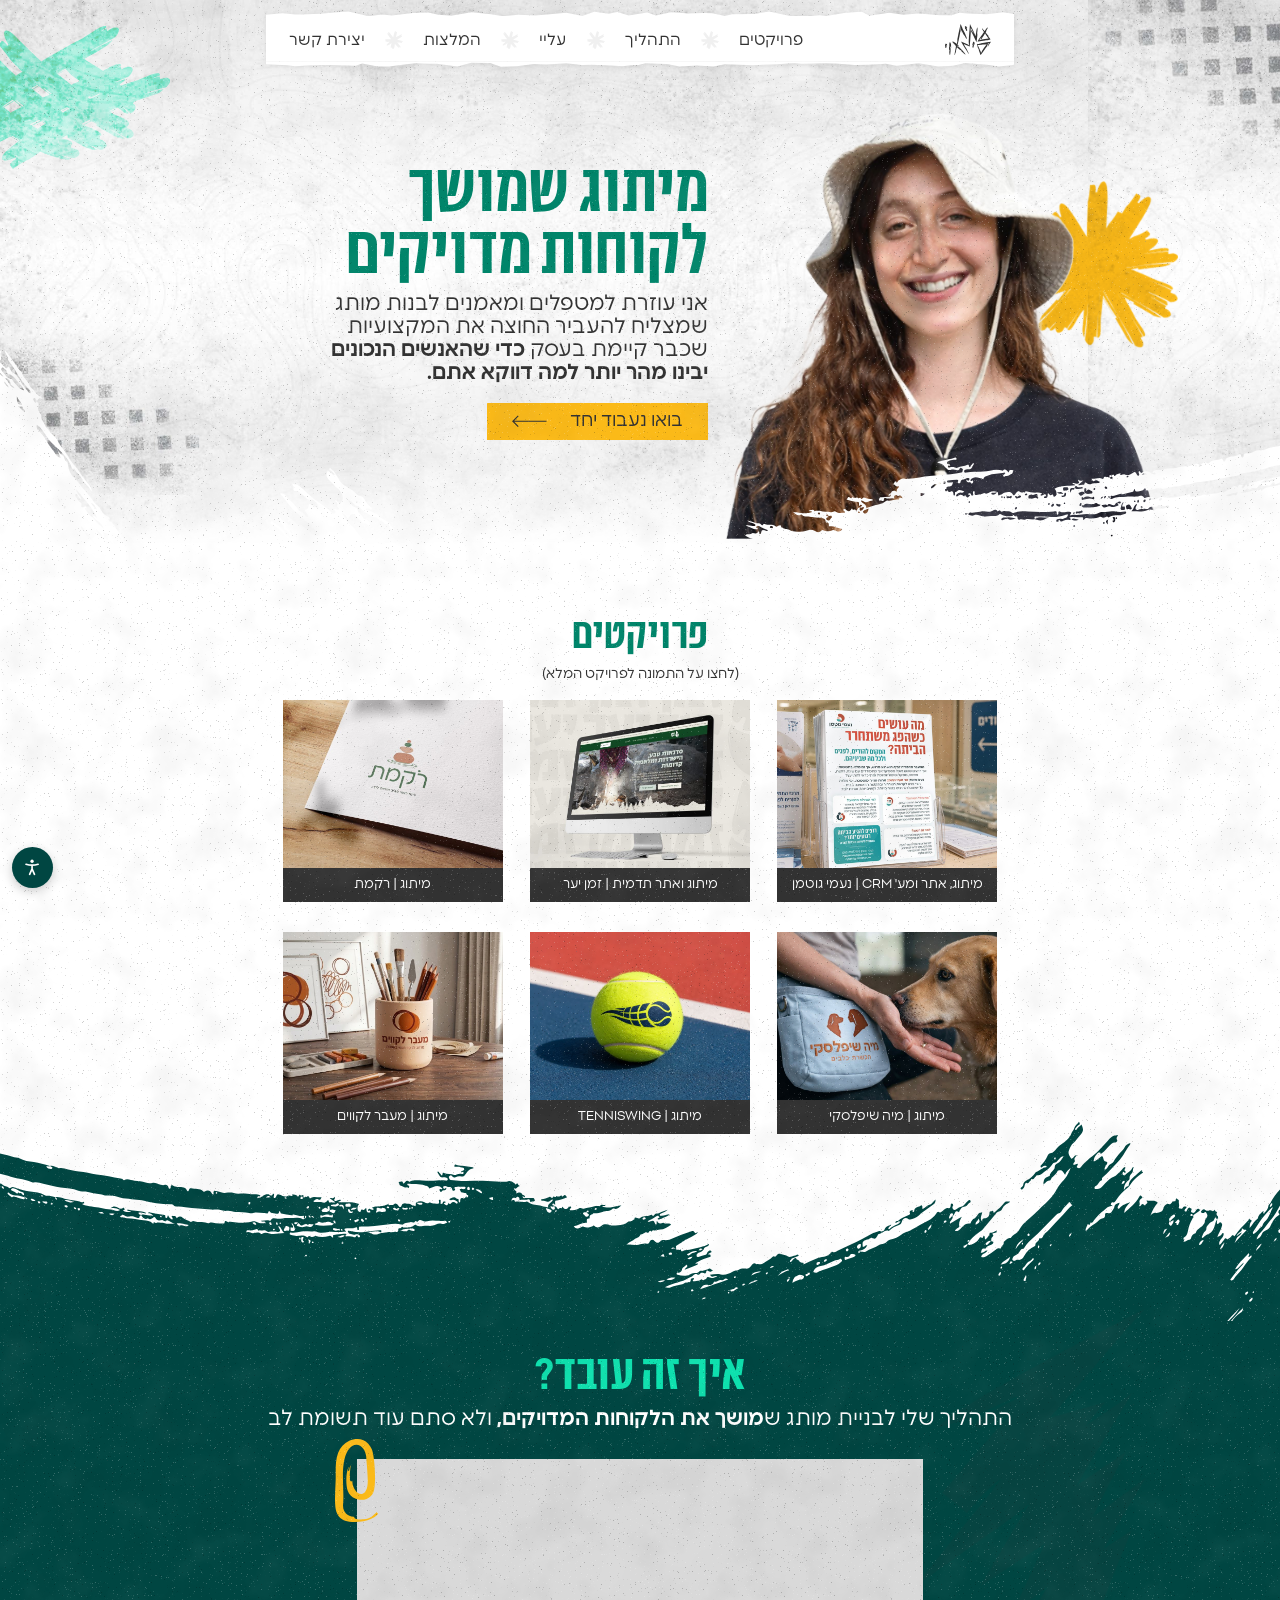
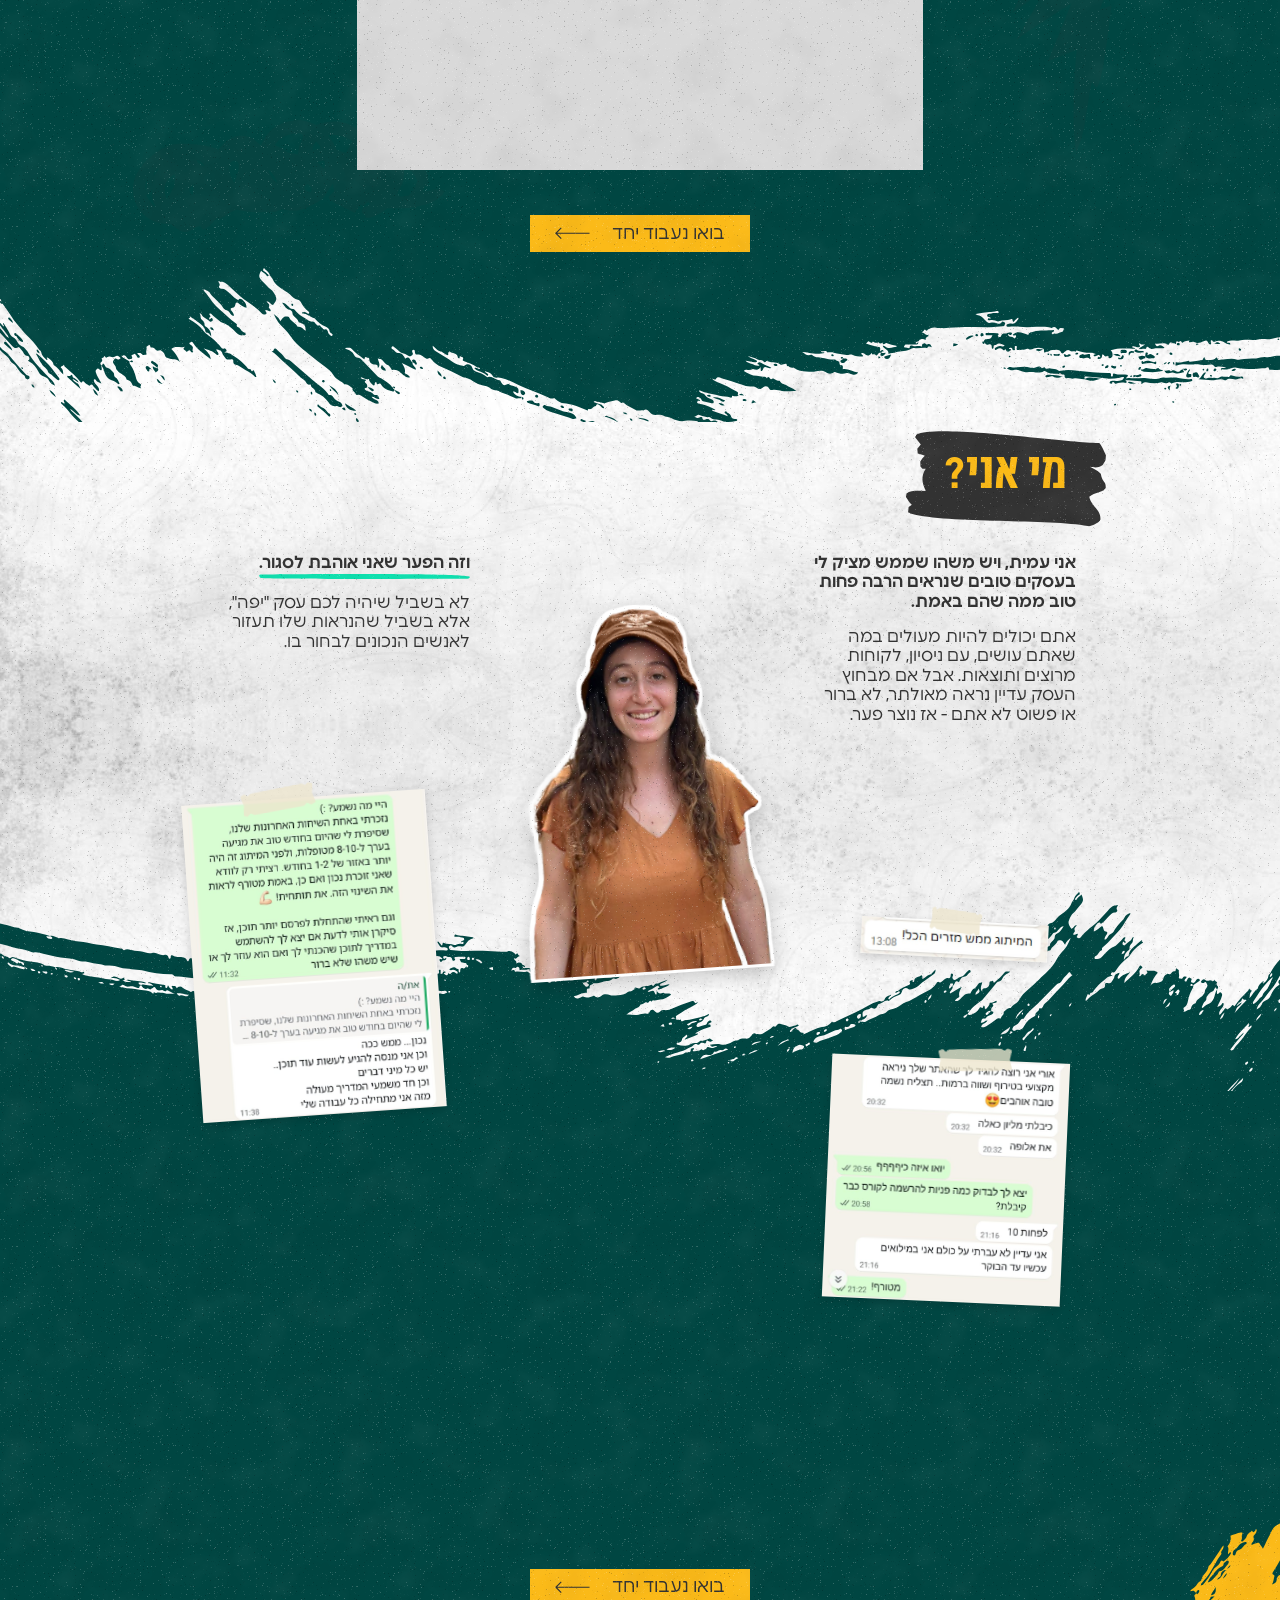
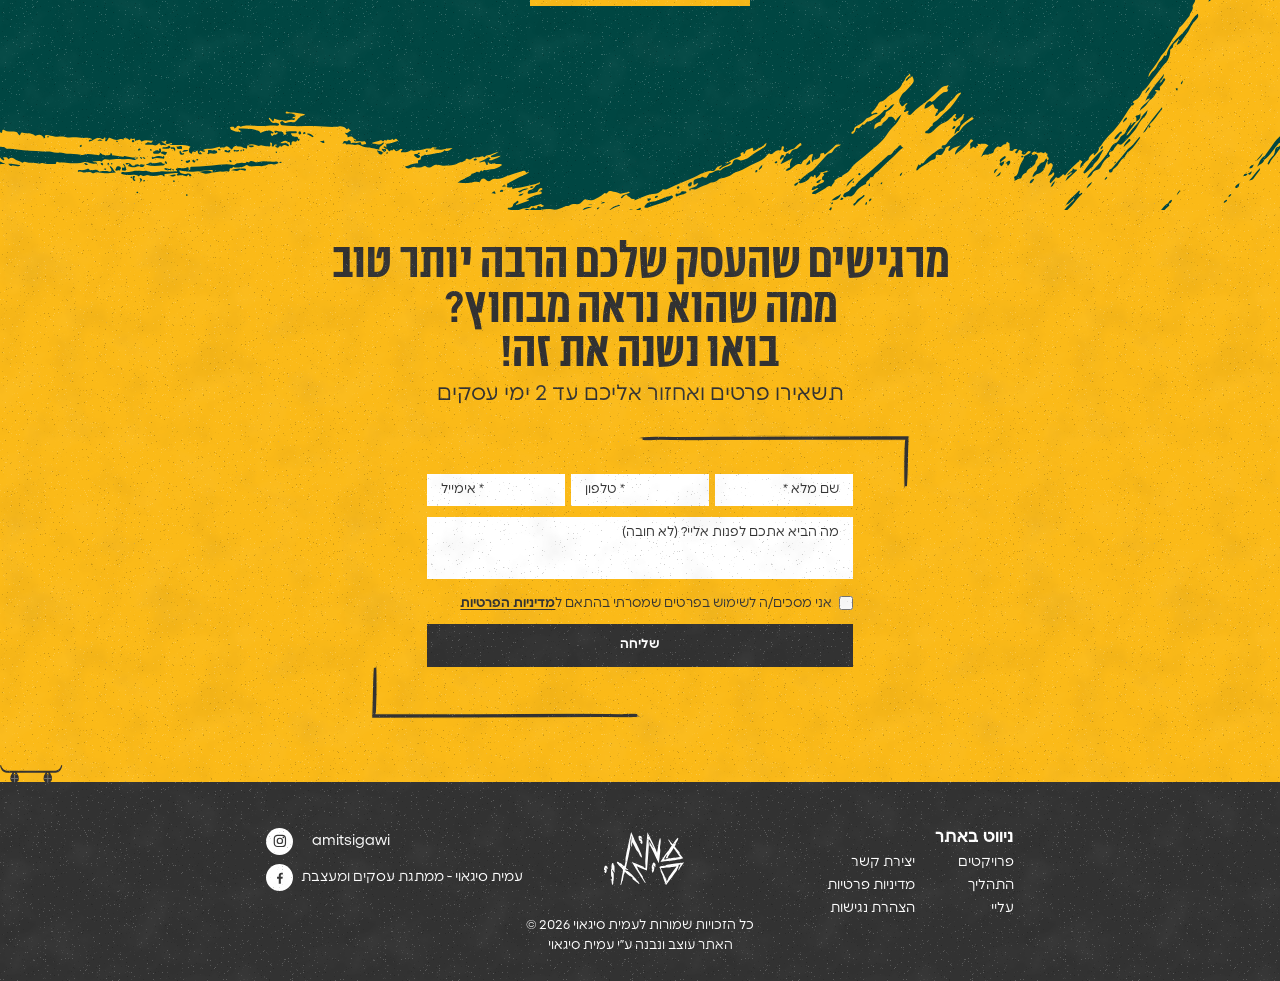
==== index.html @ d2da418f "עדכון: תפריט נגישות חדש, פרויקטים במובייל בטור אחד, עמוד הפרויקט של נעמי גוטמן" ====
<!doctype html>
<html lang="he" dir="rtl"><head>
  <meta charset="utf-8">
  <meta name="viewport" content="width=device-width, initial-scale=1">
  <title>עמית סיגאוי | מיתוג לעסקים</title>
  <meta name="description" content="עמית סיגאוי – מיתוג ועיצוב למטפלים ומאמנים. הופכת עסק מקצועי למותג שגם נראה ומרגיש ככה, כדי שהאנשים הנכונים יבינו מהר יותר למה דווקא אתם.">
  <meta property="og:title" content="עמית סיגאוי | מיתוג לעסקים">
  <meta property="og:description" content="פחות ״אני אחשוב על זה״ ויותר ״איך מתחילים?״ – מיתוג למטפלים ומאמנים.">
  <meta property="og:image" content="assets/projects/zman-yaar.jpg">
  <meta property="og:locale" content="he_IL">
  <meta name="theme-color" content="#004642">
  <link rel="icon" href="assets/logo.svg" type="image/svg+xml">
  <link rel="preload" href="fonts/Danidin-CondensedBlack.woff2" as="font" type="font/woff2" crossorigin="">
  <link rel="preload" href="fonts/Polin-Regular.woff2" as="font" type="font/woff2" crossorigin="">
  <link rel="stylesheet" href="css/style.css?v=25">
  <link rel="stylesheet" href="css/a11y.css?v=25">
  <link rel="stylesheet" href="css/edits/index.css?v=mveaypby">
  <script>document.documentElement.classList.add("js");</script>
  <script src="js/a11y.js?v=25"></script>
</head>
<body>
<a class="skip-link" href="#main">דילוג לתוכן הראשי</a>

<header class="site-header">
    <nav class="nav" aria-label="ניווט ראשי">
      <a class="nav__logo" href="#top" aria-label="עמית סיגאוי – לראש העמוד">
        <img src="assets/logo.svg" alt="עמית סיגאוי" width="82" height="55">
      </a>
      <button class="nav__toggle" type="button" aria-expanded="false" aria-controls="nav-menu" aria-label="פתיחת תפריט">
        <span></span><span></span><span></span>
      </button>
      <ul class="nav__menu" id="nav-menu">
        <li><a href="#projects">פרויקטים</a></li>
        <li class="nav__star" aria-hidden="true"><img src="assets/asterisk.svg" alt=""></li>
        <li><a href="#process">התהליך</a></li>
        <li class="nav__star" aria-hidden="true"><img src="assets/asterisk.svg" alt=""></li>
        <li><a href="#about">עליי</a></li>
        <li class="nav__star" aria-hidden="true"><img src="assets/asterisk.svg" alt=""></li>
        <li><a href="#reviews">המלצות</a></li>
        <li class="nav__star" aria-hidden="true"><img src="assets/asterisk.svg" alt=""></li>
        <li><a href="#contact">יצירת קשר</a></li>
      </ul>
    </nav>
</header>

<div class="page">

  <!-- ===== HERO ===== -->
  <section class="hero" id="top" aria-label="פתיחה">
    <div class="hero__bg texture" aria-hidden="true"></div>
    <img class="deco hero__scribble" src="assets/scribble-teal.svg" alt="" aria-hidden="true">
    <img class="deco hero__dots-l" src="assets/dots-left.jpg" alt="" aria-hidden="true">
    <img class="deco hero__dots-r" src="assets/dots-right.jpg" alt="" aria-hidden="true">
    <img class="deco hero__star" src="assets/star-yellow.png?v=25" alt="" aria-hidden="true">
    <img class="hero__photo" src="assets/amit-hero.jpg" alt="עמית סיגאוי מחייכת עם כובע טמבל" width="940" height="918" fetchpriority="high">
    <img class="deco brush brush--hero" src="assets/brush-white.svg" alt="" aria-hidden="true">



    <div class="hero__content">
      <h1 class="hero__title" data-e="nrphv"><span style="text-wrap-mode: nowrap;">מיתוג שמושך<br>לקוחות מדויקים</span></h1>
      <p class="hero__text">אני עוזרת למטפלים ומאמנים לבנות מותג שמצליח להעביר החוצה את המקצועיות שכבר קיימת בעסק <b>כדי שהאנשים הנכונים יבינו מהר יותר למה דווקא אתם.</b></p>
      <a class="btn" href="#contact">
        <span>בואו נעבוד יחד</span>
        <svg class="btn__arrow" viewBox="0 0 62 22" aria-hidden="true"><path d="M61 11H2M11 1.5 1.5 11l9.5 9.5" fill="none" stroke="currentColor" stroke-width="2"></path></svg>
      </a>
    </div>
  </section>

  <main id="main">

    <!-- ===== PROJECTS ===== -->
    <section class="projects" id="projects" aria-labelledby="projects-title">
      <h2 class="title title--green" id="projects-title">פרויקטים</h2>
      <p class="projects__hint">(לחצו על התמונה לפרויקט המלא)</p>
      <ul class="grid">
        <li class="card"><a class="card__link" href="projects/naomi-gutman.html" data-project="naomi-gutman"><img src="assets/projects/naomi-gutman.jpg" alt="פלאיירים של נעמי גוטמן – ליווי והדרכה להורי פגים – במעמד שקוף ליד הפגייה" loading="lazy" width="854" height="654"><span class="card__label">מיתוג, אתר ומע' CRM | נעמי&nbsp;גוטמן</span></a></li>
        <li class="card"><a class="card__link" href="projects/zman-yaar.html" data-project="zman-yaar"><img src="assets/projects/zman-yaar.jpg" alt="מוקאפ אתר תדמית של זמן יער על מסך מחשב" loading="lazy" width="854" height="654"><span class="card__label">מיתוג ואתר תדמית | זמן יער</span></a></li>
        <li class="card"><a class="card__link" href="projects/rikmat.html" data-project="rikmat"><img src="assets/projects/rikmat.jpg" alt="לוגו רֹקמת מודפס על נייר" loading="lazy" width="854" height="654"><span class="card__label">מיתוג | רֹקמת</span></a></li>
        <li class="card"><a class="card__link" href="projects/maya-shiflaski.html" data-project="maya-shiflaski"><img src="assets/projects/maya-shiflaski.jpg" alt="לוגו מיה שיפלסקי הכשרת כלבים על תיק אילוף" loading="lazy" width="854" height="654"><span class="card__label">מיתוג | מיה שיפלסקי</span></a></li>
        <li class="card"><a class="card__link" href="projects/tenniswing.html" data-project="tenniswing"><img src="assets/projects/tenniswing.jpg" alt="לוגו TENNISWING על כדור טניס" loading="lazy" width="854" height="654"><span class="card__label">מיתוג | TENNISWING</span></a></li>
        <li class="card"><a class="card__link" href="projects/maavar-lakavim.html" data-project="maavar-lakavim"><img src="assets/projects/maavar-lakavim.jpg" alt="לוגו מעבר לקווים על כלי מכחולים" loading="lazy" width="854" height="654"><span class="card__label">מיתוג | מעבר לקווים</span></a></li>
      </ul>
    </section>

    <!-- ===== PROCESS ===== -->
    <section class="process" id="process" aria-labelledby="process-title">
      <img class="deco brush brush--green" src="assets/brush-green.svg" alt="" aria-hidden="true">
      <img class="deco process__shadow-1" src="assets/shadow-1.svg" alt="" aria-hidden="true">
      <img class="deco process__shadow-2" src="assets/shadow-2.svg" alt="" aria-hidden="true">
      <h2 class="title title--mint" id="process-title">איך זה עובד?</h2>
      <p class="process__text">התהליך שלי לבניית מותג ש<strong>מושך את הלקוחות המדויקים, </strong>ולא סתם עוד תשומת לב</p>
      <div class="video">
        <img class="deco video__clip" src="assets/clip.svg" alt="" aria-hidden="true">
        <iframe src="https://www.youtube-nocookie.com/embed/n6CBfxuw24M?rel=0" title="איך זה עובד? – התהליך של עמית סיגאוי" loading="lazy" allow="accelerometer; clipboard-write; encrypted-media; gyroscope; picture-in-picture; web-share" referrerpolicy="strict-origin-when-cross-origin" allowfullscreen=""></iframe>
      </div>
      <div class="cta-row">
        <a class="btn" href="#contact">
          <span>בואו נעבוד יחד</span>
          <svg class="btn__arrow" viewBox="0 0 62 22" aria-hidden="true"><path d="M61 11H2M11 1.5 1.5 11l9.5 9.5" fill="none" stroke="currentColor" stroke-width="2"></path></svg>
        </a>
      </div>
    </section>

    <!-- ===== ABOUT ===== -->
    <section class="about" id="about" aria-labelledby="about-title">
      <div class="about__bg" aria-hidden="true"></div>

      <div class="about__badge">
        <img class="about__badge-bg" src="assets/brush-dark.svg" alt="" aria-hidden="true">
        <h2 class="about__title" id="about-title">מי אני?</h2>
      </div>

      <div class="about__text about__text--a">
        <p><strong>אני עמית, ויש משהו שממש מציק לי בעסקים טובים שנראים הרבה פחות טוב ממה שהם באמת.</strong></p>
        <p>אתם יכולים להיות מעולים במה שאתם עושים, עם ניסיון, לקוחות מרוצים ותוצאות. אבל אם מבחוץ העסק עדיין נראה מאולתר, לא ברור או פשוט לא אתם - אז נוצר פער.</p>
      </div>

      <div class="about__text about__text--b">
        <p><strong class="underlined">וזה הפער שאני אוהבת לסגור.</strong></p>
        <p>לא בשביל שיהיה לכם עסק "יפה",<br> אלא בשביל שהנראות שלו תעזור לאנשים הנכונים לבחור בו.</p>
      </div>

      <div class="about__photo">
        <img src="assets/amit-about.jpg" alt="עמית סיגאוי בשמלה כתומה וכובע" loading="lazy" width="655" height="1061">
      </div>

      <div class="about__chats">
        <figure class="chat chat--1"><img src="assets/chat-1.jpg" alt="צילום מסך של שיחת וואטסאפ עם לקוחה שמספרת על עלייה במספר המטופלות אחרי המיתוג" loading="lazy" width="783" height="1023"></figure>
        <figure class="chat chat--2"><img src="assets/chat-2.jpg" alt="הודעת וואטסאפ: המיתוג ממש מזניק הכל!" loading="lazy" width="584" height="115"></figure>
        <figure class="chat chat--3"><img src="assets/chat-3.jpg" alt="שיחת וואטסאפ עם לקוח שמספר שהאתר נראה מקצועי ושכבר קיבל עשרות פניות" loading="lazy" width="744" height="759"></figure>
      </div>
    </section>

    <!-- ===== REELS – סרטוני המלצה =====
         להוספת סרטון: מחליפים את <div class="reel__empty">…</div> של אותה המלצה ב:
         <video src="assets/reels/reel-1.mp4" poster="assets/reels/reel-1.jpg" controls playsinline preload="none"></video>
         (הסרטון אנכי 9:16, עדיף MP4 עד ~15MB; ה-poster הוא תמונת הפתיחה) -->
    <section class="reels" id="reviews" aria-labelledby="reels-title">
      <img class="deco brush brush--green" src="assets/brush-green.svg" alt="" aria-hidden="true">
      <h2 class="title title--mint" id="reels-title">אל תסמכו רק עליי</h2>
      <p class="reels__text">הנה מה ש<strong>הלקוחות שלי מספרים</strong><br class="mobile-br"> אחרי שעבדנו יחד</p>

      <div class="reels__carousel">
        <ul class="reels__track" aria-label="סרטוני המלצה">
          <li class="reel">
            <div class="reel__frame">
              <video controls="" playsinline="" preload="none" poster="assets/videos/puah.jpg" aria-label="סרטון המלצה של פועה אוריה מ-PUAH, עם כתוביות"><source src="assets/videos/puah.mp4" type="video/mp4"></video>
            </div>
            <p class="reel__name">פועה אוריה · <span dir="ltr">PUAH</span></p>
          </li>
          <li class="reel">
            <div class="reel__frame">
              <video controls="" playsinline="" preload="none" poster="assets/videos/reuven.jpg" aria-label="סרטון המלצה של ראובן פלבניק מילדי הטבע, עם כתוביות"><source src="assets/videos/reuven.mp4" type="video/mp4"></video>
            </div>
            <p class="reel__name">ראובן פלבניק · ילדי הטבע</p>
          </li>
          <li class="reel">
            <div class="reel__frame">
              <video controls="" playsinline="" preload="none" poster="assets/videos/sigal.jpg" aria-label="סרטון המלצה של סיגל וויינהוס · מעבר לקווים, עם כתוביות"><source src="assets/videos/sigal.mp4" type="video/mp4"></video>
            </div>
            <p class="reel__name">סיגל וויינהוס · מעבר לקווים</p>
          </li>
        </ul>
        <div class="reels__controls">
          <button class="reels__btn reels__btn--prev" type="button" aria-label="ההמלצה הקודמת">
            <svg viewBox="0 0 24 24" aria-hidden="true"><path d="M9 5l7 7-7 7" fill="none" stroke="currentColor" stroke-width="2.4" stroke-linecap="round" stroke-linejoin="round"></path></svg>
          </button>
          <div class="reels__dots"></div>
          <button class="reels__btn reels__btn--next" type="button" aria-label="ההמלצה הבאה">
            <svg viewBox="0 0 24 24" aria-hidden="true"><path d="M15 5l-7 7 7 7" fill="none" stroke="currentColor" stroke-width="2.4" stroke-linecap="round" stroke-linejoin="round"></path></svg>
          </button>
        </div>
      </div>

      <div class="cta-row">
        <a class="btn" href="#contact">
          <span>בואו נעבוד יחד</span>
          <svg class="btn__arrow" viewBox="0 0 62 22" aria-hidden="true"><path d="M61 11H2M11 1.5 1.5 11l9.5 9.5" fill="none" stroke="currentColor" stroke-width="2"></path></svg>
        </a>
      </div>

      <img class="deco brush brush--yellow" src="assets/brush-yellow.svg" alt="" aria-hidden="true">
    </section>

    <!-- ===== INSTAGRAM (מתעדכן אוטומטית דרך Behold – ראו config.js) ===== -->
    <section class="insta" id="instagram" aria-labelledby="insta-title" hidden="">
      <div class="insta__paper">
        <div class="insta__sheet">
          <h2 class="title title--dark" id="insta-title">מה חדש אצלי באינסטגרם</h2>
          <a class="insta__handle" href="https://www.instagram.com/amitsigawi" target="_blank" rel="noopener" dir="ltr">@amitsigawi</a>
          <ul class="insta__grid"></ul>
          <a class="btn btn--dark insta__follow" href="https://www.instagram.com/amitsigawi" target="_blank" rel="noopener">
            <svg class="insta__follow-icon" viewBox="0 0 24 24" aria-hidden="true"><rect x="3.5" y="3.5" width="17" height="17" rx="5" fill="none" stroke="currentColor" stroke-width="1.8"></rect><circle cx="12" cy="12" r="4" fill="none" stroke="currentColor" stroke-width="1.8"></circle><circle cx="17.3" cy="6.7" r="1.2" fill="currentColor"></circle></svg>
            <span>עקבו אחריי באינסטגרם</span>
          </a>
        </div>
      </div>
    </section>
    <!-- ===== CONTACT ===== -->
    <section class="contact" id="contact" aria-labelledby="contact-title">
      <h2 class="title title--dark" id="contact-title">מרגישים שהעסק שלכם הרבה יותר טוב <br>ממה שהוא נראה מבחוץ? <br>בואו נשנה את זה!</h2>
      <p class="contact__text">תשאירו פרטים ואחזור אליכם עד 2 ימי עסקים</p>

      <div class="form-wrap">
        <img class="form-wrap__corner form-wrap__corner--top" src="assets/form-corner.svg" alt="" aria-hidden="true">
        <img class="form-wrap__corner form-wrap__corner--bottom" src="assets/form-corner.svg" alt="" aria-hidden="true">

        <form class="lead-form" id="lead-form" novalidate="">
          <div class="field field--name">
            <label class="sr-only" for="f-name">שם מלא</label>
            <input id="f-name" name="name" type="text" placeholder="שם מלא *" autocomplete="name" required="">
          </div>
          <div class="field field--phone">
            <label class="sr-only" for="f-phone">טלפון</label>
            <input id="f-phone" name="phone" type="tel" placeholder="טלפון *" autocomplete="tel" inputmode="tel" required="">
          </div>
          <div class="field field--email">
            <label class="sr-only" for="f-email">אימייל</label>
            <input id="f-email" name="email" type="email" placeholder="אימייל *" autocomplete="email" inputmode="email" dir="auto" required="">
          </div>
          <div class="field field--msg">
            <label class="sr-only" for="f-msg">מה הביא אתכם לפנות אליי?</label>
            <textarea id="f-msg" name="message" placeholder="מה הביא אתכם לפנות אליי? (לא חובה)" rows="3"></textarea>
          </div>
          <!-- honeypot נגד ספאם – לא מוצג למשתמשים -->
          <div class="hp" aria-hidden="true">
            <label for="f-website">אתר</label>
            <input id="f-website" name="website" type="text" tabindex="-1" autocomplete="off">
          </div>
          <div class="field field--consent">
            <input id="f-consent" name="consent" type="checkbox" value="yes" required="">
            <label for="f-consent">אני מסכים/ה לשימוש בפרטים שמסרתי בהתאם ל<a href="privacy.html" target="_blank">מדיניות הפרטיות</a></label>
          </div>
          <button class="lead-form__submit" type="submit">שליחה</button>
          <p class="lead-form__status" role="status" aria-live="polite"></p>
        </form>
      </div>
    </section>

  </main>

  <!-- ===== FOOTER ===== -->
  <footer class="footer">
    <!-- סקייטבורד שנוסע על הפוטר וקופץ -->
    <div class="footer__skate" aria-hidden="true">
      <svg viewBox="0 0 120 40">
        <path class="sk-deck" d="M2 4c2 8 7 11 14 11h88c7 0 12-3 14-11l2 .6c-1.6 10-8 14.4-16 14.4H16C8 19 1.6 14.6 0 4.6z"></path>
        <path class="sk-truck" d="M26 18l-4 8M30 18l4 8M90 18l-4 8M94 18l4 8"></path>
        <g class="sk-wheel" style="transform-origin:28px 30px"><circle cx="28" cy="30" r="7"></circle><path d="M28 23v14M21 30h14"></path></g>
        <g class="sk-wheel" style="transform-origin:92px 30px"><circle cx="92" cy="30" r="7"></circle><path d="M92 23v14M85 30h14"></path></g>
      </svg>
    </div>
    <div class="footer__nav">
      <p class="footer__heading">ניווט באתר</p>
      <ul>
        <li><a href="#projects">פרויקטים</a></li>
        <li><a href="#contact">יצירת קשר</a></li>
        <li><a href="#process">התהליך</a></li>
        <li><a href="privacy.html">מדיניות פרטיות</a></li>
        <li><a href="#about">עליי</a></li>
        <li><a href="accessibility.html">הצהרת נגישות</a></li>
      </ul>
    </div>

    <a class="footer__logo" href="#top" aria-label="לראש העמוד"><img src="assets/logo.svg" alt="עמית סיגאוי" width="82" height="55"></a>

    <ul class="footer__social">
      <li>
        <a href="https://www.instagram.com/amitsigawi" target="_blank" rel="noopener">
          <span class="footer__icon"><svg viewBox="0 0 24 24" aria-hidden="true"><rect x="3.5" y="3.5" width="17" height="17" rx="5" fill="none" stroke="currentColor" stroke-width="1.8"></rect><circle cx="12" cy="12" r="4" fill="none" stroke="currentColor" stroke-width="1.8"></circle><circle cx="17.3" cy="6.7" r="1.2" fill="currentColor"></circle></svg></span>
          <span dir="ltr">amitsigawi</span>
        </a>
      </li>
      <li>
        <a href="#" target="_blank" rel="noopener" data-todo="facebook">
          <span class="footer__icon"><svg viewBox="0 0 24 24" aria-hidden="true"><path d="M13.4 21v-7.6h2.6l.4-3h-3V8.5c0-.9.3-1.5 1.5-1.5h1.6V4.3c-.3 0-1.2-.1-2.3-.1-2.3 0-3.9 1.4-3.9 4v2.2H7.7v3h2.6V21h3.1Z" fill="currentColor"></path></svg></span>
          <span>עמית סיגאוי - ממתגת עסקים ומעצבת</span>
        </a>
      </li>
    </ul>

    <p class="footer__copy"><span>כל הזכויות שמורות לעמית סיגאוי <span id="year">2026</span> ©</span><span>האתר עוצב ונבנה ע”י עמית סיגאוי</span></p>
  </footer>

</div>

<script src="js/config.js?v=25"></script>
<script src="js/main.js?v=25"></script>


</body></html>
---- css/style.css ----
/* =========================================================
   עמית סיגאוי – דף בית
   כל המידות מבוססות VW דרך המשתנה --u:
     דסקטופ  (1200px ומעלה): --u = 100vw / 1920  (1 יחידה = 1px בפיגמה)
     טאבלט   (768–1199px):   --u = 100vw / 900
     מובייל  (עד 767px):     --u = 100vw / 430
   שימוש: calc(var(--u) * 32)  ==  "32px" בעיצוב, מתורגם ל-vw
   ========================================================= */

@font-face {
  font-family: "Polin";
  src: url("../fonts/Polin-Regular.woff2") format("woff2"), url("../fonts/Polin-Regular.woff") format("woff");
  font-weight: 400;
  font-display: swap;
}
@font-face {
  font-family: "Polin";
  src: url("../fonts/Polin-Semibold.woff2") format("woff2"), url("../fonts/Polin-Semibold.woff") format("woff");
  font-weight: 500 700;
  font-display: swap;
}
@font-face {
  font-family: "Danidin";
  src: url("../fonts/Danidin-CondensedBlack.woff2") format("woff2"), url("../fonts/Danidin-CondensedBlack.woff") format("woff");
  font-weight: 900;
  font-display: swap;
}

:root {
  --u: calc(100vw / 430);
  /* יחידת טקסט: כמו --u, כפול הגדלת הטקסט מתפריט הנגישות */
  --ft: calc(var(--u) * var(--ts, 1));

  --green: #00856a;
  --green-dark: #004642;
  --mint: #0ee0ae;
  --yellow: #fbba18;
  --ink: #323232;
  --white: #ffffff;

  --f-body: "Polin", "Arial Hebrew", Arial, sans-serif;
  --f-display: "Danidin", "Polin", Arial, sans-serif;
}

/* ---------- reset ---------- */
*, *::before, *::after { box-sizing: border-box; }
html { scroll-behavior: smooth; -webkit-text-size-adjust: 100%; }
body {
  margin: 0;
  font-family: var(--f-body);
  font-size: calc(var(--ft) * 17);
  line-height: 1.1;
  color: var(--ink);
  background: var(--white);
  overflow-x: hidden;
}
img, svg, iframe { display: block; max-width: none; }
h1, h2, p, ul { margin: 0; padding: 0; }
/* שבירת שורות מאוזנת – בלי מילה בודדת בסוף (יש גיבוי ב-JS) */
p, li, dd, h1, h2, h3, figcaption { text-wrap: pretty; }
ul { list-style: none; }
a { color: inherit; text-decoration: none; }
strong { font-weight: 600; }
button, input, textarea { font: inherit; color: inherit; }

.sr-only {
  position: absolute; width: 1px; height: 1px; overflow: hidden;
  clip: rect(0 0 0 0); white-space: nowrap;
}
.skip-link {
  position: absolute; top: calc(var(--u) * -100); right: calc(var(--u) * 16); z-index: 100;
  background: var(--ink); color: var(--white); padding: calc(var(--u) * 10) calc(var(--u) * 16);
}
.skip-link:focus { top: calc(var(--u) * 16); }
:focus-visible { outline: calc(var(--u) * 3) solid var(--green); outline-offset: calc(var(--u) * 3); }

.page { position: relative; overflow: hidden; overflow: clip; } /* clip: לא ניתן לגלילה בטעות (פוקוס/קרוסלה) */
section, header.hero, footer { position: relative; }
.deco { position: absolute; pointer-events: none; user-select: none; }

.texture {
  background-color: #f2f2f2;
  background-image: url("../assets/texture.jpg");
  background-size: calc(var(--u) * 1920) auto;
  background-repeat: repeat;
}

/* section titles */
.title {
  font-family: var(--f-display);
  font-weight: 900;
  font-size: calc(var(--ft) * 52);
  line-height: 0.98;
  text-align: center;
}
.title--green { color: var(--green); }
.title--mint  { color: var(--mint); }
.title--dark  { color: var(--ink); }

/* =========================================================
   MOBILE (base)
   ========================================================= */

/* ---------- nav ---------- */
.nav {
  position: relative; z-index: 20;
  margin: calc(var(--u) * 12) calc(var(--u) * 12) 0;
  height: calc(var(--u) * 80);
  background: var(--white);
  display: flex; align-items: center; justify-content: space-between;
  padding: 0 calc(var(--u) * 18);
}
.nav__logo img { width: calc(var(--u) * 58); height: auto; }
.nav__toggle {
  width: calc(var(--u) * 40); height: calc(var(--u) * 40);
  background: none; border: 0; padding: calc(var(--u) * 9) calc(var(--u) * 6); cursor: pointer;
  display: flex; flex-direction: column; justify-content: space-between;
}
.nav__toggle span { display: block; height: calc(var(--u) * 3); background: var(--ink); border-radius: calc(var(--u) * 2); transition: transform .25s, opacity .25s; }
.nav__toggle[aria-expanded="true"] span:nth-child(1) { transform: translateY(calc(var(--u) * 8.5)) rotate(45deg); }
.nav__toggle[aria-expanded="true"] span:nth-child(2) { opacity: 0; }
.nav__toggle[aria-expanded="true"] span:nth-child(3) { transform: translateY(calc(var(--u) * -8.5)) rotate(-45deg); }

.nav__menu {
  position: absolute; top: 100%; right: 0; left: 0;
  background: var(--white);
  padding: calc(var(--u) * 8) calc(var(--u) * 18) calc(var(--u) * 18);
  display: none; flex-direction: column; gap: calc(var(--u) * 4);
  box-shadow: 0 calc(var(--u) * 10) calc(var(--u) * 20) rgba(0,0,0,.08);
}
.nav__menu.is-open { display: flex; }
.nav__menu a { display: block; padding: calc(var(--u) * 10) 0; font-size: calc(var(--ft) * 20); }
.nav__star { display: none; }

/* ---------- hero ---------- */
.hero { display: flex; flex-direction: column; padding-top: calc(var(--u) * 92); }
.hero .nav { order: 0; }
.hero__content { order: 1; }
.hero__photo { order: 2; }
.hero__bg { position: absolute; inset: 0; z-index: 0; }
.hero__scribble { z-index: 2; mix-blend-mode: color-burn; width: calc(var(--u) * 190); top: calc(var(--u) * -30); left: calc(var(--u) * -75); }
.hero__dots-l   { z-index: 2; mix-blend-mode: multiply; width: calc(var(--u) * 170); bottom: calc(var(--u) * 60); left: 0; }
.hero__dots-r   { z-index: 2; mix-blend-mode: multiply; width: calc(var(--u) * 150); top: 0; right: 0; }
.hero__star     { z-index: 2; mix-blend-mode: multiply; width: calc(var(--u) * 120); bottom: calc(var(--u) * 150); right: calc(var(--u) * 0); }

.hero__content {
  position: relative; z-index: 5;
  padding: calc(var(--u) * 46) calc(var(--u) * 24) 0;
  text-align: center;
}
.hero__title {
  font-family: var(--f-display); font-weight: 900;
  font-size: calc(var(--ft) * 43); line-height: 1;
  color: var(--green);
}
.hero__text {
  margin-top: calc(var(--u) * 18);
  font-size: calc(var(--ft) * 19); line-height: 1.15;
}
.btn {
  display: inline-flex; align-items: center; justify-content: center;
  gap: calc(var(--u) * 22);
  margin-top: calc(var(--u) * 24);
  height: calc(var(--u) * 54); padding: 0 calc(var(--u) * 26);
  background: var(--yellow); color: var(--ink);
  font-size: calc(var(--ft) * 20);
  transition: background-color .2s, transform .2s;
}

.btn__arrow { width: calc(var(--u) * 46); height: auto; transition: transform .2s; }
.btn:hover .btn__arrow { transform: translateX(calc(var(--u) * -6)); }

/* התמונות הן JPG + מסכת שקיפות (במקום PNG כבד) */
.hero__photo, .about__photo img {
  -webkit-mask-size: 100% 100%; mask-size: 100% 100%;
  -webkit-mask-repeat: no-repeat; mask-repeat: no-repeat;
}
.hero__photo {
  position: relative; z-index: 3;
  width: calc(var(--u) * 280); height: auto;
  margin: calc(var(--u) * 24) auto 0;
  -webkit-mask-image: url("../assets/amit-hero-mask.png"); mask-image: url("../assets/amit-hero-mask.png");
}
.about__photo img { -webkit-mask-image: url("../assets/amit-about-mask.png"); mask-image: url("../assets/amit-about-mask.png"); }
.brush--hero {
  z-index: 4;
  width: calc(var(--u) * 1400); height: calc(var(--u) * 423);
  left: calc(var(--u) * 1000); bottom: calc(var(--u) * -305);
  transform-origin: 0 0;
  transform: matrix(-0.993, -0.119, -0.080, 0.997, 0, 0);
}

/* ---------- projects ---------- */
.projects { padding: calc(var(--u) * 30) calc(var(--u) * 20) calc(var(--u) * 120); }
.projects > * { position: relative; z-index: 5; }
.projects__hint { text-align: center; margin-top: calc(var(--u) * 10); font-size: calc(var(--ft) * 16); }
.grid {
  position: relative; z-index: 5;
  margin-top: calc(var(--u) * 24);
  display: grid; grid-template-columns: 1fr; gap: calc(var(--u) * 20);
}
.card__link { display: block; background: var(--ink); overflow: hidden; }
.card__link img { width: 100%; height: auto; aspect-ratio: 427 / 327; object-fit: cover; transition: transform .5s ease; }
.card__link:hover img { transform: scale(1.04); }
.card__label {
  display: flex; align-items: center; justify-content: center;
  height: calc(var(--u) * 54);
  background: var(--ink); color: var(--white);
  font-size: calc(var(--ft) * 18);
  position: relative;
}

/* ---------- process ---------- */
.process {
  background: var(--green-dark);
  padding: calc(var(--u) * 20) calc(var(--u) * 20) calc(var(--u) * 150);
}
.brush--green {
  z-index: 1;
  width: calc(var(--u) * 1400); height: calc(var(--u) * 423);
  left: calc(var(--u) * -460); top: calc(var(--u) * -170);
  transform-origin: 0 0;
  transform: matrix(0.993, -0.119, 0.080, 0.997, 0, 0);
}
.process__shadow-1, .process__shadow-2 { display: none; }
.process .title, .process__text, .video { position: relative; z-index: 3; }
.process__text { margin-top: calc(var(--u) * 14); text-align: center; color: var(--white); font-size: calc(var(--ft) * 19); line-height: 1.15; }
.video {
  margin: calc(var(--u) * 30) auto 0; width: 92%;
  aspect-ratio: 1320 / 723;
  background: #d9d9d9;
}
.video iframe { width: 100%; height: 100%; border: 0; }
.video__clip { z-index: 4; width: calc(var(--u) * 30); top: calc(var(--u) * -28); right: calc(var(--u) * -8); }

/* ---------- about ---------- */
.about { padding: calc(var(--u) * 40) calc(var(--u) * 22) 0; }
/* רקע הטקסטורה של "מי אני": אלמנט אחד רציף עם קצה קרוע (about-edge.svg) – בלי תפרים */
.about__bg {
  --d: calc(100vw / 1920);
  position: absolute; z-index: 2;
  top: calc(var(--d) * -600); right: 0; bottom: 0; left: 0;
  background-image: url("../assets/texture-tile.jpg");
  background-size: 100vw auto; background-repeat: repeat-y;
  -webkit-mask: url("../assets/about-edge.svg") 0 0 / 100% calc(var(--d) * 700) no-repeat,
                linear-gradient(#000, #000) 0 calc(var(--d) * 680) / 100% 100% no-repeat;
          mask: url("../assets/about-edge.svg") 0 0 / 100% calc(var(--d) * 700) no-repeat,
                linear-gradient(#000, #000) 0 calc(var(--d) * 680) / 100% 100% no-repeat;
}
.brush--yellow {
  z-index: 6;
  width: calc(var(--u) * 1400); height: calc(var(--u) * 378);
  left: calc(var(--u) * -500); bottom: calc(var(--u) * -250);
  transform-origin: 0 0;
  transform: matrix(0.994, -0.106, 0.090, 0.996, 0, 0);
}

.about__badge {
  position: relative; z-index: 5;
  width: calc(var(--u) * 230); height: calc(var(--u) * 110);
  margin: 0 auto;
  display: flex; align-items: center; justify-content: center;
}
.about__badge-bg {
  position: absolute; left: 50%; top: 50%;
  width: calc(var(--u) * 200); height: calc(var(--u) * 156);
  transform: translate(-50%, -50%) rotate(30.94deg);
}
.about__title {
  position: relative;
  font-family: var(--f-display); font-weight: 900;
  font-size: calc(var(--ft) * 56); line-height: 1; color: var(--yellow);
}
.about__text { position: relative; z-index: 5; margin-top: calc(var(--u) * 24); font-size: calc(var(--ft) * 18); line-height: 1.15; }
.about__text p + p { margin-top: calc(var(--u) * 16); }
.underlined { position: relative; display: inline-block; padding-bottom: calc(var(--u) * 8); }
.underlined::after {
  content: ""; position: absolute; right: 0; left: 0; bottom: 0; height: calc(var(--u) * 6);
  background: url("../assets/underline.svg") center / 100% 100% no-repeat;
}

.about__photo { position: relative; z-index: 3; width: calc(var(--u) * 260); margin: calc(var(--u) * 24) auto 0; }
.about__photo img { width: 100%; height: auto; }

.about__chats { position: relative; z-index: 7; display: grid; gap: calc(var(--u) * 12); margin-top: calc(var(--u) * -50); padding-bottom: calc(var(--u) * 30); }
.chat { position: relative; margin: 0; width: 100%; }
.chat img { display: block; width: 100%; height: auto; box-shadow: 0 calc(var(--u) * 6) calc(var(--u) * 16) rgba(0,0,0,.16); }
/* סלוטייפ */
.chat::before {
  content: ""; position: absolute; z-index: 2; top: calc(var(--u) * -14); left: 50%;
  width: calc(var(--u) * 96); height: calc(var(--u) * 30);
  translate: -50% 0; rotate: var(--tape, -5deg);
  background: rgba(238, 230, 205, .78);
  box-shadow: 0 calc(var(--u) * 1) calc(var(--u) * 3) rgba(0,0,0,.12);
  clip-path: polygon(0 8%, 6% 0, 10% 12%, 15% 2%, 85% 0, 90% 10%, 94% 0, 100% 9%, 97% 50%, 100% 92%, 93% 100%, 88% 88%, 83% 100%, 15% 98%, 10% 88%, 5% 100%, 0 92%, 3% 50%);
}
.chat--1::before { --tape: -7deg; left: 40%; }
.chat--2::before { --tape: 6deg; width: calc(var(--u) * 70); }
.chat--3::before { --tape: -3deg; left: 60%; }
.chat--1 { width: 86%; rotate: -3deg; }
.chat--2 { width: 70%; margin-right: auto; margin-top: calc(var(--u) * 14); rotate: 3deg; }
.chat--3 { width: 86%; margin-right: auto; margin-top: calc(var(--u) * 14); rotate: 2deg; }

/* ---------- contact ---------- */
.contact {
  background: var(--yellow);
  padding: calc(var(--u) * 80) calc(var(--u) * 20) calc(var(--u) * 50);
  text-align: center;
}
.contact > * { position: relative; z-index: 7; }
.contact__kicker { font-weight: 600; font-size: calc(var(--ft) * 24); }
.contact .title { margin-top: calc(var(--u) * 8); font-size: calc(var(--ft) * 44); }
.contact__text { margin-top: calc(var(--u) * 12); font-size: calc(var(--ft) * 19); }

.form-wrap { position: relative; margin: calc(var(--u) * 40) auto 0; padding: calc(var(--u) * 30) calc(var(--u) * 14); }
.form-wrap__corner { position: absolute; width: 62%; height: auto; pointer-events: none; }
.form-wrap__corner--bottom { left: 0; bottom: 0; }
.form-wrap__corner--top { right: 0; top: 0; transform: rotate(180deg); }

.lead-form { position: relative; display: grid; grid-template-columns: 1fr; gap: calc(var(--u) * 10); text-align: right; }
.lead-form input, .lead-form textarea {
  width: 100%; border: 0; border-radius: 0; background: var(--white);
  font-size: calc(var(--ft) * 17); color: var(--ink);
  padding: 0 calc(var(--u) * 16); height: calc(var(--u) * 50);
  outline: none; -webkit-appearance: none; appearance: none;
  transition: box-shadow .2s;
}
.lead-form textarea { height: calc(var(--u) * 110); padding-top: calc(var(--u) * 12); resize: vertical; line-height: 1.2; }
.lead-form input::placeholder, .lead-form textarea::placeholder { color: var(--ink); opacity: 1; }
.lead-form input:focus, .lead-form textarea:focus { box-shadow: inset 0 0 0 calc(var(--u) * 2) var(--green); }
.lead-form .is-invalid { box-shadow: inset 0 0 0 calc(var(--u) * 2) #c62828; }
.lead-form__submit {
  height: calc(var(--u) * 58); border: 0; cursor: pointer;
  background: var(--ink); color: var(--white);
  font-size: calc(var(--ft) * 19); font-weight: 600;
  transition: background-color .2s;
}
.lead-form__submit:hover { background: #000; }
.lead-form__submit[disabled] { opacity: .6; cursor: wait; }
.lead-form__status:empty { display: none; }
.lead-form__status { text-align: center; font-size: calc(var(--ft) * 17); font-weight: 600; }
.lead-form__status.is-error { color: #a31515; }
.field--consent { display: flex; align-items: flex-start; gap: calc(var(--u) * 10); font-size: calc(var(--ft) * 15); line-height: 1.3; }
.lead-form .field--consent input {
  flex: none; width: calc(var(--u) * 22); height: calc(var(--u) * 22); padding: 0; margin: 0;
  -webkit-appearance: auto; appearance: auto; accent-color: var(--ink); cursor: pointer;
}
.field--consent label { cursor: pointer; }
.field--consent a { text-decoration: underline; text-underline-offset: .15em; font-weight: 600; }
.field--consent a:hover { color: var(--green-dark); }
.lead-form .field--consent input.is-invalid { outline: calc(var(--u) * 2) solid #c62828; outline-offset: calc(var(--u) * 2); box-shadow: none; }
@media (min-width: 768px) { .field--consent { font-size: calc(var(--ft) * 17); } }
@media (min-width: 1200px) { .field--consent { font-size: calc(var(--ft) * 20); gap: calc(var(--u) * 12); } .lead-form .field--consent input { width: calc(var(--u) * 24); height: calc(var(--u) * 24); margin-top: calc(var(--u) * 1); } }
.hp { position: absolute; right: -9999px; width: 1px; height: 1px; overflow: hidden; }

.lead-form.is-sent .field, .lead-form.is-sent .lead-form__submit { display: none; }
.lead-form.is-sent .lead-form__status { font-size: calc(var(--ft) * 24); padding: calc(var(--u) * 40) 0; }

/* ---------- footer ---------- */
.footer {
  background: var(--ink); color: var(--white);
  padding: calc(var(--u) * 40) calc(var(--u) * 24) calc(var(--u) * 28);
  display: grid; justify-items: center; gap: calc(var(--u) * 28);
  text-align: center;
}
.footer__heading { font-weight: 600; font-size: calc(var(--ft) * 18); margin-bottom: calc(var(--u) * 12); }
.footer__nav ul { display: grid; grid-template-columns: auto auto; gap: calc(var(--u) * 10) calc(var(--u) * 32); font-size: calc(var(--ft) * 15); }
.footer__nav a:hover, .footer__social a:hover { text-decoration: underline; }
.footer__logo img { width: calc(var(--u) * 100); height: auto; filter: brightness(0) invert(1); }
.footer__social { display: grid; gap: calc(var(--u) * 12); justify-items: start; }
.footer__social a { display: flex; align-items: center; gap: calc(var(--u) * 12); font-size: calc(var(--ft) * 15); }
.footer__icon {
  flex: none; width: calc(var(--u) * 36); height: calc(var(--u) * 36); border-radius: 50%;
  background: var(--white); color: var(--ink);
  display: flex; align-items: center; justify-content: center;
}
.footer__icon svg { width: 58%; height: 58%; }
.footer__copy { font-size: calc(var(--ft) * 13); line-height: 1.4; }

/* =========================================================
   TABLET 768–1199
   ========================================================= */
@media (min-width: 768px) {
  :root { --u: calc(100vw / 1000); }
  body { font-size: calc(var(--ft) * 20); }
  .title { font-size: calc(var(--ft) * 64); }

  .nav { margin: calc(var(--u) * 16) calc(var(--u) * 30) 0; height: calc(var(--u) * 70); padding: 0 calc(var(--u) * 28); }
  .nav__logo img { width: calc(var(--u) * 64); }
  .nav__toggle { display: none; }
  .nav__menu {
    position: static; display: flex; flex-direction: row; align-items: center; gap: 0;
    flex: 1; justify-content: space-between; margin-right: calc(var(--u) * 60);
    padding: 0; box-shadow: none; background: none;
  }
  .nav__menu a { font-size: calc(var(--ft) * 19); padding: calc(var(--u) * 6) 0; }
  .nav__star { display: block; }
  .nav__star img { width: calc(var(--u) * 22); height: auto; }

  .hero { display: grid; grid-template-columns: 0.9fr 1.1fr; align-items: end; padding-top: calc(var(--u) * 86); padding-bottom: 0; }
  .hero .nav { grid-column: 1 / -1; grid-row: 1; }
  .hero__content { grid-column: 2; grid-row: 2; align-self: center; text-align: right; padding: calc(var(--u) * 40) calc(var(--u) * 10) calc(var(--u) * 80) calc(var(--u) * 30); }
  .hero__photo { grid-column: 1; grid-row: 2; width: calc(var(--u) * 340); margin: calc(var(--u) * 50) 0 0 calc(var(--u) * 10); justify-self: end; }
  .hero__title { font-size: calc(var(--ft) * 48); }
  .hero__text { font-size: calc(var(--ft) * 21); }
  .btn { height: calc(var(--u) * 56); font-size: calc(var(--ft) * 21); }
  .hero__scribble { width: calc(var(--u) * 240); left: calc(var(--u) * -80); top: calc(var(--u) * 30); }
  .hero__star { width: calc(var(--u) * 120); right: auto; left: calc(var(--u) * 6); bottom: calc(var(--u) * 20); }
  .hero__dots-l { width: calc(var(--u) * 200); left: auto; right: 0; bottom: calc(var(--u) * 60); }
  .brush--hero { width: calc(var(--u) * 2000); height: calc(var(--u) * 604); left: calc(var(--u) * 1450); bottom: calc(var(--u) * -440); }

  .projects { padding: calc(var(--u) * 30) calc(var(--u) * 40) calc(var(--u) * 230); }
  .projects__hint { font-size: calc(var(--ft) * 19); }
  .grid { grid-template-columns: repeat(2, 1fr); gap: calc(var(--u) * 26) calc(var(--u) * 20); margin-top: calc(var(--u) * 30); }
  .card__label { height: calc(var(--u) * 56); font-size: calc(var(--ft) * 19); }

  .process { padding: calc(var(--u) * 40) calc(var(--u) * 60) calc(var(--u) * 200); }
  .brush--green { width: calc(var(--u) * 2000); height: calc(var(--u) * 604); left: calc(var(--u) * -620); top: calc(var(--u) * -260); }
  .process__text { font-size: calc(var(--ft) * 22); }
  .video { margin: calc(var(--u) * 36) auto 0; width: 78%; }
  .video__clip { width: calc(var(--u) * 40); top: calc(var(--u) * -40); right: calc(var(--u) * -14); }

  .about { padding: calc(var(--u) * 30) calc(var(--u) * 50) 0; display: grid; grid-template-columns: 1fr 1fr; gap: 0 calc(var(--u) * 50); }
  .about__badge { grid-column: 1 / -1; width: calc(var(--u) * 260); height: calc(var(--u) * 130); }
  .about__badge-bg { width: calc(var(--u) * 230); height: calc(var(--u) * 180); }
  .about__title { font-size: calc(var(--ft) * 66); }
  .about__text { font-size: calc(var(--ft) * 20); }
  .about__text--a { grid-column: 1; }
  .about__text--b { grid-column: 2; }
  .about__photo { grid-column: 1 / -1; width: calc(var(--u) * 330); }
  .about__chats { grid-column: 1 / -1; grid-template-columns: 1fr 1fr; align-items: start; margin-top: calc(var(--u) * -260); padding-bottom: calc(var(--u) * 40); }
  .chat--1 { grid-row: span 2; width: 100%; }
  .chat--2 { width: 80%; }
  .chat--3 { width: 100%; }
  .brush--yellow { width: calc(var(--u) * 2000); height: calc(var(--u) * 540); left: calc(var(--u) * -700); bottom: calc(var(--u) * -330); }

  .contact { padding: calc(var(--u) * 80) calc(var(--u) * 60) calc(var(--u) * 70); }
  .contact__kicker { font-size: calc(var(--ft) * 28); }
  .contact .title { font-size: calc(var(--ft) * 50); }
  .contact__text { font-size: calc(var(--ft) * 22); }
  .form-wrap { width: calc(var(--u) * 700); padding: calc(var(--u) * 50) calc(var(--u) * 60); }
  .lead-form { grid-template-columns: repeat(3, 1fr); }
  .field--msg, .field--consent, .lead-form__submit, .lead-form__status { grid-column: 1 / -1; }
  .lead-form input, .lead-form textarea { font-size: calc(var(--ft) * 19); height: calc(var(--u) * 54); }
  .lead-form textarea { height: calc(var(--u) * 110); }
  .lead-form__submit { height: calc(var(--u) * 62); font-size: calc(var(--ft) * 20); }

  .footer {
    grid-template-columns: 1fr auto 1fr; align-items: center; text-align: right;
    padding: calc(var(--u) * 50) calc(var(--u) * 50) calc(var(--u) * 30);
  }
  .footer__nav { justify-self: start; }
  .footer__social { justify-self: end; }
  .footer__copy { grid-column: 1 / -1; text-align: center; font-size: calc(var(--ft) * 14); }
  .footer__nav ul, .footer__social a { font-size: calc(var(--ft) * 16); }
}

/* =========================================================
   DESKTOP ≥1200 – העתק מדויק של הפיגמה (1920 יחידות = 100vw)
   ========================================================= */
@media (min-width: 1200px) {
  /* --k: מקדם הקטנה כללי (1 = גודל הפיגמה). התוכן ממורכז בעזרת --ox */
  :root { --k: .75; --u: calc(100vw / 1920 * var(--k)); --ox: calc((100vw - var(--u) * 1920) / 2); }
  body { font-size: calc(var(--ft) * 32); }
  .title { font-size: calc(var(--ft) * 80); }

  /* כל אזור בגובה קבוע כמו בפיגמה, התוכן ממוקם אבסולוטית */
  .hero     { display: block; height: calc(var(--u) * 964); padding: 0; }
  .projects { min-height: calc(var(--u) * 1500); padding: calc(var(--u) * 120) 0 calc(var(--u) * 330); }
  .process  { min-height: calc(var(--u) * 1130); padding: calc(var(--u) * 49) 0 calc(var(--u) * 300); }
  .about    { display: block; height: calc(var(--u) * 1180); padding: 0; }
  .contact  { min-height: calc(var(--u) * 1010); padding: calc(var(--u) * 32) 0 calc(var(--u) * 100); }
  .footer   { display: block; height: calc(var(--u) * 333); padding: 0; }

  /* הירו, אודות ופוטר ממוקמים אבסולוטית כמו בפיגמה; פרויקטים/תהליך/צור קשר בזרימה רגילה כדי שהגדלת טקסט לא תגרום לחפיפות */
  .hero > *, .about > *, .footer > * { position: absolute; margin: 0; }
  .hero__bg, .about__bg { position: absolute; }

  /* --- nav --- */
  .hero { padding-top: 0; }
  .about__bg { --d: var(--u); }
  .nav { position: absolute; left: calc(var(--ox) + var(--u) * 300); top: calc(var(--u) * 20); width: calc(var(--u) * 1320); height: calc(var(--u) * 99); padding: 0; display: block; }
  .nav__logo { position: absolute; left: calc(var(--u) * 1198); top: calc(var(--u) * 22); }
  .nav__logo img { width: calc(var(--u) * 82); }
  .nav__menu { position: absolute; right: auto; left: calc(var(--u) * 40); top: calc(var(--u) * 34); width: calc(var(--u) * 908); height: calc(var(--u) * 32); margin: 0; }
  .nav__menu a { font-size: calc(var(--ft) * 24); padding: 0; line-height: 1.1; }
  .nav__menu a:hover { color: var(--green); }
  .nav__star img { width: calc(var(--u) * 31.7); }

  /* --- hero --- */
  .hero__scribble { left: calc(var(--u) * -138); top: calc(var(--u) * 45); width: calc(var(--u) * 438); }
  .hero__dots-l   { left: 0; right: auto; top: calc(var(--u) * 575); bottom: auto; width: calc(var(--u) * 392); }
  .hero__dots-r   { left: auto; right: 0; top: 0; width: calc(var(--u) * 354); }
  .hero__star     { left: calc(var(--ox) + var(--u) * 1646.6); right: auto; top: calc(var(--u) * 521.8); bottom: auto; width: calc(var(--u) * 266.3); }
  .hero__photo    { left: calc(var(--ox) + var(--u) * 1110); top: calc(var(--u) * 200); width: calc(var(--u) * 770); }
  .brush--hero {
    left: calc(var(--ox) + var(--u) * 3014.155); top: calc(var(--u) * 470); bottom: auto;
    transform: matrix(-1, -0.035, 0, 1, 0, 0); /* כמעט אופקי – שלא יטפס למעלה בצד שמאל */
    width: calc(var(--u) * 3694.42); height: calc(var(--u) * 1116.63);
  }
  .hero__content { left: calc(var(--ox) + var(--u) * 198); top: calc(var(--u) * 275); width: calc(var(--u) * 882); padding: 0; text-align: right; }
  .hero__title { font-size: calc(var(--ft) * 92); line-height: 1; }
  .hero__text { width: calc(var(--u) * 680); margin: calc(var(--u) * 24) 0 0 auto; font-size: calc(var(--ft) * 32); line-height: 1.1; }
  .btn {
    display: flex; margin: calc(var(--u) * 32) 0 0 auto;
    width: fit-content; height: calc(var(--u) * 66); padding: 0 calc(var(--u) * 44);
    gap: calc(var(--u) * 40); font-size: calc(var(--ft) * 28);
  }
  .btn__arrow { width: calc(var(--u) * 62); }

  /* --- projects (top = 964) --- */

  .projects__hint { margin-top: calc(var(--u) * 26); font-size: calc(var(--ft) * 24); }
  .grid {
    margin: calc(var(--u) * 32) auto 0;
    width: calc(var(--u) * 1260);
    grid-template-columns: repeat(3, calc(var(--u) * 388));
    column-gap: calc(var(--u) * 48); row-gap: calc(var(--u) * 52);
  }
  .card__label { height: calc(var(--u) * 60); font-size: calc(var(--ft) * 20); }
  .projects .title { font-size: calc(var(--ft) * 68); }
  .projects__hint { font-size: calc(var(--ft) * 21) !important; }

  /* --- process (top = 2849) --- */
  .brush--green {
    left: calc(var(--ox) + var(--u) * -885); top: calc(var(--u) * -487.321);
    width: calc(var(--u) * 3694.42); height: calc(var(--u) * 1116.63);
  }
  .process__shadow-1 { display: block; z-index: 2; left: calc(var(--ox) + var(--u) * 1440); top: calc(var(--u) * -22); width: calc(var(--u) * 413.5); }
  .process__shadow-2 { display: block; z-index: 2; left: calc(var(--ox) + var(--u) * 66); top: calc(var(--u) * 704); width: calc(var(--u) * 549); }

  .process__text { margin-top: calc(var(--u) * 24); font-size: calc(var(--ft) * 32); }
  .video { margin: calc(var(--u) * 50) auto 0; width: calc(var(--u) * 1000); height: calc(var(--u) * 548); }
  .video__clip { left: calc(var(--u) * -38); right: auto; top: calc(var(--u) * -36); width: calc(var(--u) * 75.6); }

  /* --- about (top = 4152) --- */
  .brush--yellow {
    left: calc(var(--ox) + var(--u) * -1181); top: calc(var(--u) * 819.471); bottom: auto;
    width: calc(var(--u) * 3688.98); height: calc(var(--u) * 995.301);
  }
  .about__badge { left: calc(var(--ox) + var(--u) * 1430); top: calc(var(--u) * -110); width: calc(var(--u) * 353); height: calc(var(--u) * 278); }
  .about__badge-bg {
    left: calc(var(--u) * 96.7); top: 0;
    width: calc(var(--u) * 356.4); height: calc(var(--u) * 278.5);
    transform-origin: 0 0; transform: matrix(0.858, 0.514, -0.514, 0.858, 0, 0);
  }
  .about__badge { display: block; }
  .about__title { position: absolute; left: calc(var(--u) * 66); top: calc(var(--u) * 154); width: calc(var(--u) * 219); font-size: calc(var(--ft) * 82); text-align: center; }
  .about__text { width: calc(var(--u) * 470); font-size: calc(var(--ft) * 26); line-height: 1.15; }
  .about__text p + p { margin-top: calc(var(--u) * 28); }
  .about__text--a { left: calc(var(--ox) + var(--u) * 1260); top: calc(var(--u) * 230); }
  .about__text--b { left: calc(var(--ox) + var(--u) * 190); top: calc(var(--u) * 230); }
  .about__text--b p + p { margin-top: calc(var(--u) * 24); }
  .underlined { padding-bottom: calc(var(--u) * 12); }
  .underlined::after { height: calc(var(--u) * 9); }
  .about__photo {
    left: calc(var(--ox) + var(--u) * 715); top: calc(var(--u) * 330); width: calc(var(--u) * 490); height: calc(var(--u) * 640); overflow: hidden;
    rotate: -4deg;
    filter: drop-shadow(calc(var(--u) * 6) 0 0 #fff) drop-shadow(calc(var(--u) * -6) 0 0 #fff) drop-shadow(0 calc(var(--u) * 6) 0 #fff) drop-shadow(0 calc(var(--u) * -6) 0 #fff) drop-shadow(0 calc(var(--u) * 12) calc(var(--u) * 16) rgba(0,0,0,.2));
  }
  .about__chats { inset: 0; display: block; padding: 0; z-index: 7; pointer-events: none; }
  .chat { position: absolute; }
  .chat::before { top: calc(var(--u) * -20); width: calc(var(--u) * 130); height: calc(var(--u) * 40); }
  .chat--2::before { width: calc(var(--u) * 90); }
  .chat--1 { left: calc(var(--ox) + var(--u) * 170); top: calc(var(--u) * 470); width: calc(var(--u) * 430); rotate: -4deg; }
  .chat--2 { left: calc(var(--ox) + var(--u) * 1350); top: calc(var(--u) * 560); width: calc(var(--u) * 330); rotate: 3deg; }
  .chat--3 { left: calc(var(--ox) + var(--u) * 1290); top: calc(var(--u) * 690); width: calc(var(--u) * 420); rotate: 2.5deg; }

  /* --- contact (top = 5400) --- */
  .contact__kicker { font-size: calc(var(--ft) * 40); }
  .contact .title { margin-top: calc(var(--u) * 16); font-size: calc(var(--ft) * 80); }
  .contact__text { margin-top: calc(var(--u) * 23); font-size: calc(var(--ft) * 32); }
  .form-wrap { margin: calc(var(--u) * 50) auto 0; width: calc(var(--u) * 955); padding: calc(var(--u) * 69) calc(var(--u) * 102) calc(var(--u) * 92); }
  .form-wrap__corner { width: calc(var(--u) * 485); }
  .form-wrap__corner--top { right: calc(var(--u) * 2); top: 0; }
  .form-wrap__corner--bottom { left: calc(var(--u) * 2); bottom: 0; }
  .lead-form {
    position: relative;
    grid-template-columns: repeat(3, 1fr); gap: calc(var(--u) * 20) calc(var(--u) * 10);
  }
  .lead-form input { height: calc(var(--u) * 56); font-size: calc(var(--ft) * 20); padding: 0 calc(var(--u) * 24); }
  .lead-form textarea { height: calc(var(--u) * 109); font-size: calc(var(--ft) * 20); padding: calc(var(--u) * 14) calc(var(--u) * 24); resize: none; }
  .lead-form__submit { height: calc(var(--u) * 76); font-size: calc(var(--ft) * 20); }
  .lead-form__status { position: absolute; top: 100%; left: 0; right: 0; margin-top: calc(var(--u) * 12); font-size: calc(var(--ft) * 20); }
  .lead-form.is-sent .lead-form__status { position: static; font-size: calc(var(--ft) * 32); padding: calc(var(--u) * 80) 0; }

  /* --- footer (top = 6353) --- */
  .footer__nav { left: calc(var(--ox) + var(--u) * 1290); top: calc(var(--u) * 80); width: calc(var(--u) * 330); text-align: right; }
  .footer__heading { font-size: calc(var(--ft) * 26); margin-bottom: calc(var(--u) * 16); }
  .footer__nav ul { grid-template-columns: auto auto; justify-content: space-between; gap: calc(var(--u) * 14) calc(var(--u) * 40); font-size: calc(var(--ft) * 21); }
  .footer__logo { left: calc(var(--ox) + var(--u) * 897); top: calc(var(--u) * 87); }
  .footer__logo img { width: calc(var(--u) * 140); }
  .footer__social { left: calc(var(--ox) + var(--u) * 300); top: calc(var(--u) * 80); justify-items: start; direction: ltr; gap: calc(var(--u) * 16); }
  .footer__social a { gap: calc(var(--u) * 14); font-size: calc(var(--ft) * 23); }
  .footer__social li + li a { font-size: calc(var(--ft) * 21); }
  .footer__icon { width: calc(var(--u) * 48); height: calc(var(--u) * 48); }
  .footer__copy { left: 0; right: 0; top: calc(var(--u) * 240); font-size: calc(var(--ft) * 20); }
}

/* =========================================================
   LAPTOP 1200–1599
   בלפטופ הקטנה של 0.75 הופכת את הטקסט לזעיר (10–13px).
   כאן הפריסה מוקטנת פחות (--k: .85, עדיין הכול ב-VW),
   והטקסט מקבל עוד הגדלה משלו (--lt).
   ========================================================= */
@media (min-width: 1200px) and (max-width: 1599px) {
  :root {
    --k: .85;
    --lt: 1.15;
    --ft: calc(var(--u) * var(--ts, 1) * var(--lt));
  }
  /* כותרות התצוגה גדולות ממילא – בלי ההגדלה הנוספת */
  .hero__title, .title, .about__title { --ft: calc(var(--u) * var(--ts, 1)); }
}

/* =========================================================
   GRUNGE + אפקטים
   ========================================================= */

/* שכבת גרעיניות גראנג'ית על כל האתר: כתמים כהים (נראים על לבן/צהוב)
   + כתמים בהירים (נראים על ירוק/אפור כהה). לא חוסמת לחיצות. */
.page::before, .page::after {
  content: ""; position: absolute; inset: 0; z-index: 40; pointer-events: none;
  background-size: calc(var(--u) * 600) auto;
}
.page::before { background-image: url("../assets/grain-dark.svg"); mix-blend-mode: multiply; opacity: .2; }
.page::after  { background-image: url("../assets/grain-light.svg"); mix-blend-mode: screen; opacity: .2; }

/* כוכב מסתובב לאט, שרבוט "נושם" */
@keyframes spin  { to { transform: rotate(360deg); } }
@keyframes float { 0%, 100% { translate: 0 0; } 50% { translate: calc(var(--u) * 6) calc(var(--u) * -10); } }
@keyframes wobble { 0% { rotate: -9deg; scale: .8; } 60% { rotate: 4deg; scale: 1.06; } 100% { rotate: 0deg; scale: 1; } }
.hero__star { animation: spin 40s linear infinite; }
.hero__scribble { animation: float 7s ease-in-out infinite; }

/* כפתורים וכרטיסים – "מדבקה" עם צל קשיח */

/* הכפתור מתרחב שמאלה, החץ נוסע איתו, והכול נוטה קצת */

/* ריחוף: "צבע" כהה נשפך פנימה מימין לשמאל והטקסט הופך לצהוב – בלי תזוזה והטיה */
.btn { position: relative; overflow: hidden; isolation: isolate; }
.btn::before {
  content: ""; position: absolute; inset: 0; z-index: -1;
  background: var(--ink);
  transform: scaleX(0); transform-origin: right;
  transition: transform .45s cubic-bezier(.6,0,.2,1);
}
.btn:hover::before, .btn:focus-visible::before { transform: scaleX(1); }
.btn:hover, .btn:focus-visible { color: var(--yellow); background: var(--yellow); }
.btn { transition: color .3s .1s; }

.card__link { transition: transform .3s cubic-bezier(.2,.7,.2,1.2), box-shadow .3s; }
.card:nth-child(odd) .card__link:hover  { transform: translateY(calc(var(--u) * -8)) rotate(-1deg); }
.card:nth-child(even) .card__link:hover { transform: translateY(calc(var(--u) * -8)) rotate(1deg); }
.lead-form__submit { transition: transform .35s cubic-bezier(.3,1.6,.5,1), background-color .2s; }
.lead-form__submit:hover { transform: rotate(1.5deg) scale(1.02); background: var(--green-dark); }

/* חשיפה בגלילה (רק כש-JS פעיל) */
.js .reveal {
  opacity: 0; transform: translateY(calc(var(--u) * 50));
  transition: opacity .9s ease, transform .9s cubic-bezier(.2,.7,.2,1);
  transition-delay: var(--delay, 0s);
}
.js .reveal.is-visible { opacity: 1; transform: none; }
.js .card.reveal.is-visible .card__link { transition-delay: 0s; }

/* "מי אני?" נכנס בקפיצה */
.js .about__badge.is-visible { animation: wobble .9s cubic-bezier(.3,1.4,.5,1) both; }

/* הקו הטורקיז נמתח כשהוא נכנס למסך */
.js .underlined::after { transform: scaleX(0); transform-origin: right; transition: transform 1s cubic-bezier(.6,0,.2,1) .4s; }
.js .is-visible .underlined::after { transform: scaleX(1); }

/* ההמלצות זזות למעלה מעט מהר יותר מהגלילה (parallax) – ערך מחושב ב-JS */
.chat { translate: 0 var(--py, 0); will-change: translate; }

@media (prefers-reduced-motion: reduce) {
  .hero__star, .hero__scribble, .js .about__badge.is-visible { animation: none; }
  .js .reveal { opacity: 1; transform: none; }
  .js .underlined::after { transform: none; }
  .chat { translate: none; }
}

@media (prefers-reduced-motion: reduce) {
  html { scroll-behavior: auto; }
  *, *::before, *::after { transition: none !important; }
}

/* =========================================================
   כותרת קבועה, ריחוף א-סימטרי, סקייטבורד בפוטר
   ========================================================= */

/* ---------- כותרת קבועה ---------- */
.site-header { position: fixed; top: 0; left: 0; right: 0; z-index: 100; pointer-events: none; }
.site-header .nav { pointer-events: auto; transition: box-shadow .3s; }
/* במחשב: ההדר ממורכז בדיוק (בלי שולי הטאבלט, ובלי הסטה של פס הגלילה) */
@media (min-width: 1200px) {
  .site-header .nav { margin: 0; left: 50%; translate: -50% 0; }
}
.site-header.is-scrolled .nav { box-shadow: 0 calc(var(--u) * 8) calc(var(--u) * 24) rgba(0,0,0,.10); }
section[id], main section { scroll-margin-top: calc(var(--u) * 90); }

/* ---------- ריחוף א-סימטרי ---------- */
.nav__menu a { display: inline-block; transition: transform .3s cubic-bezier(.3,1.6,.5,1), color .2s; }
.nav__menu li:nth-child(4n+1) a:hover { transform: translateY(calc(var(--u) * -3)) rotate(-4deg); color: var(--green); }
.nav__menu li:nth-child(4n+3) a:hover { transform: translateY(calc(var(--u) * -3)) rotate(4deg); color: var(--green); }
.footer__nav a, .footer__social a { display: inline-flex; transition: transform .3s cubic-bezier(.3,1.6,.5,1); }
.footer__nav li:nth-child(odd) a:hover  { transform: rotate(-3deg) translateY(calc(var(--u) * -2)); }
.footer__nav li:nth-child(even) a:hover { transform: rotate(3deg) translateY(calc(var(--u) * -2)); }
.footer__social a:hover { transform: rotate(-2deg) scale(1.04); }
.btn:hover .btn__arrow, .btn .btn__arrow { transform: none; }
/* הכרטיסים: רק הטיה, בלי צל קשיח */
.card__link:hover { box-shadow: none; }

/* ---------- הפרח הצהוב: מאחורי התמונה ---------- */
.hero__star { z-index: 2; mix-blend-mode: multiply; }

/* ---------- סקייטבורד שנוסע על הפוטר וקופץ ---------- */
.footer__skate {
  position: absolute; z-index: 5; top: calc(var(--u) * -21.8); left: 0;
  width: calc(var(--u) * 70); pointer-events: none;
  animation: skate-ride 15s linear infinite;
}
.footer__skate svg { width: 100%; height: auto; overflow: visible; animation: skate-ollie 3.75s ease-in-out infinite; transform-origin: 50% 80%; }
.sk-deck { fill: var(--ink); }
.sk-truck { fill: none; stroke: var(--ink); stroke-width: 3.4; stroke-linecap: round; }
.sk-wheel { animation: spin .5s linear infinite; }
.sk-wheel circle { fill: var(--ink); stroke: var(--ink); stroke-width: 2.5; }
.sk-wheel path { stroke: #6d6d6d; stroke-width: 2; }
@keyframes skate-ride { 0% { translate: -12vw 0; } 100% { translate: 112vw 0; } }
@keyframes skate-ollie {
  0%, 55%  { transform: translateY(0) rotate(0deg); }
  62%      { transform: translateY(calc(var(--u) * -6)) rotate(-14deg); }
  72%      { transform: translateY(calc(var(--u) * -42)) rotate(6deg); }
  82%      { transform: translateY(calc(var(--u) * -10)) rotate(2deg); }
  88%      { transform: translateY(0) rotate(0deg); }
  92%      { transform: translateY(calc(var(--u) * -4)) rotate(0deg); }
  100%     { transform: translateY(0) rotate(0deg); }
}

/* ---------- מובייל: תמונה במדבקה + ספלאש ---------- */
@media (max-width: 767px) {
  .brush--hero { width: calc(var(--u) * 900); height: calc(var(--u) * 272); left: calc(var(--u) * 640); bottom: calc(var(--u) * -170); }
  .hero__star { width: calc(var(--u) * 150); bottom: calc(var(--u) * 170); right: calc(var(--u) * 26); }
  .about__photo {
    width: calc(var(--u) * 210); height: calc(var(--u) * 250); overflow: hidden;
    margin-top: calc(var(--u) * 30); rotate: -6deg;
    filter: drop-shadow(calc(var(--u) * 4) 0 0 #fff) drop-shadow(calc(var(--u) * -4) 0 0 #fff) drop-shadow(0 calc(var(--u) * 4) 0 #fff) drop-shadow(0 calc(var(--u) * -4) 0 #fff) drop-shadow(0 calc(var(--u) * 8) calc(var(--u) * 10) rgba(0,0,0,.18));
  }
  .about__chats { margin-top: calc(var(--u) * 10); }
}

@media (min-width: 768px) and (max-width: 1199px) {
  .hero__star { width: calc(var(--u) * 170); left: calc(var(--u) * 250); bottom: calc(var(--u) * 230); }
}

@media (min-width: 1200px) {
  .hero__star { left: calc(var(--ox) + var(--u) * 1600); top: calc(var(--u) * 320); width: calc(var(--u) * 310); }
  .footer__skate { top: calc(var(--u) * -34.1); width: calc(var(--u) * 110); }
}

@media (prefers-reduced-motion: reduce) {
  .footer__skate, .footer__skate svg, .sk-wheel { animation: none; }
  .footer__skate { translate: 70vw 0; }
}
html.a11y-still .footer__skate { translate: 70vw 0; }

/* =========================================================
   אינסטגרם + קולאז' "מי אני" במובייל
   ========================================================= */
.insta { background: var(--yellow); padding: calc(var(--u) * 70) calc(var(--u) * 20) calc(var(--u) * 20); text-align: center; }
.insta > * { position: relative; z-index: 7; }
.insta .title { font-size: calc(var(--ft) * 40); }
.insta__handle { display: inline-block; margin-top: calc(var(--u) * 6); font-weight: 600; font-size: calc(var(--ft) * 18); text-decoration: underline; text-underline-offset: .15em; transition: transform .3s cubic-bezier(.3,1.6,.5,1); }
.insta__handle:hover { transform: rotate(-3deg); }
.insta__grid { display: grid; grid-template-columns: repeat(3, 1fr); gap: calc(var(--u) * 10); margin-top: calc(var(--u) * 20); }
.insta__item a { position: relative; display: block; aspect-ratio: 4 / 5; overflow: hidden; background: rgba(0,0,0,.08); transition: transform .3s cubic-bezier(.2,.7,.2,1.2); }
.insta__item img { width: 100%; height: 100%; object-fit: cover; }
.insta__item:nth-child(odd) a:hover  { transform: translateY(calc(var(--u) * -6)) rotate(-2deg); }
.insta__item:nth-child(even) a:hover { transform: translateY(calc(var(--u) * -6)) rotate(2deg); }
.insta__play { position: absolute; top: 6%; left: 6%; color: #fff; font-size: calc(var(--ft) * 16); text-shadow: 0 calc(var(--u) * 1) calc(var(--u) * 4) rgba(0,0,0,.6); }
/* כשהאינסטגרם מוצג – "קיצר.." לא צריך מרווח גדול מעליו */
.insta:not([hidden]) + .contact { padding-top: calc(var(--u) * 50); }

@media (min-width: 768px) {
  .insta { padding: calc(var(--u) * 80) calc(var(--u) * 60) calc(var(--u) * 10); }
  .insta .title { font-size: calc(var(--ft) * 46); }
  .insta__grid { grid-template-columns: repeat(6, 1fr); gap: calc(var(--u) * 12); }
}
@media (min-width: 1200px) {
  .insta { padding: calc(var(--u) * 140) 0 calc(var(--u) * 10); }
  .insta .title { font-size: calc(var(--ft) * 64); }
  .insta__handle { font-size: calc(var(--ft) * 24); }
  .insta__grid { width: calc(var(--u) * 1200); margin: calc(var(--u) * 34) auto 0; gap: calc(var(--u) * 18); }
  .insta:not([hidden]) + .contact { padding-top: calc(var(--u) * 80); }
}

@media (max-width: 767px) {
  /* "מי אני": תמונה גדולה במרכז, ההודעות מסביב */
  .about__photo { width: calc(var(--u) * 290); height: calc(var(--u) * 360); margin-top: calc(var(--u) * 90); }
  .about__chats { margin-top: calc(var(--u) * -110); padding-bottom: calc(var(--u) * 40); display: block; }
  .chat--2 { position: absolute; z-index: 2; top: calc(var(--u) * -290); left: calc(var(--u) * -6); width: 58%; margin: 0; rotate: -7deg; }
  .chat--1 { position: relative; z-index: 3; width: 72%; margin: 0 auto 0 calc(var(--u) * -8); rotate: -4deg; }
  .chat--3 { position: relative; z-index: 4; width: 72%; margin: calc(var(--u) * -70) calc(var(--u) * -8) 0 auto; rotate: 4deg; }
  .chat--3 { margin-right: calc(var(--u) * -8); margin-left: auto; }

  /* יצירת קשר במובייל – בלי התוחמים */
  .form-wrap__corner { display: none; }
  .form-wrap { padding: calc(var(--u) * 16) 0 0; }
}

/* =========================================================
   אינסטגרם על דף נייר קרוע עם סלוטייפ
   ========================================================= */
.insta__paper {
  position: relative; z-index: 7;
  margin: 0 auto; width: 100%;
  rotate: -1deg;
  filter: drop-shadow(0 calc(var(--u) * 6) calc(var(--u) * 12) rgba(0,0,0,.2));
}
.insta__sheet {
  background: #fff;
  padding: calc(var(--u) * 34) calc(var(--u) * 16) calc(var(--u) * 34);
  -webkit-mask: url("../assets/torn-top.svg") top / 100% calc(var(--u) * 14) no-repeat,
                linear-gradient(#000, #000) 0 calc(var(--u) * 13) / 100% calc(100% - var(--u) * 26) no-repeat,
                url("../assets/torn-bottom.svg") bottom / 100% calc(var(--u) * 14) no-repeat;
          mask: url("../assets/torn-top.svg") top / 100% calc(var(--u) * 14) no-repeat,
                linear-gradient(#000, #000) 0 calc(var(--u) * 13) / 100% calc(100% - var(--u) * 26) no-repeat,
                url("../assets/torn-bottom.svg") bottom / 100% calc(var(--u) * 14) no-repeat;
}
.insta__sheet .insta__grid { margin-top: calc(var(--u) * 18); }
/* שני פסי סלוטייפ בפינות */
.insta__paper::before, .insta__paper::after {
  content: ""; position: absolute; z-index: 2; top: calc(var(--u) * -12);
  width: calc(var(--u) * 100); height: calc(var(--u) * 30);
  background: rgba(238, 230, 205, .82);
  clip-path: polygon(0 8%, 6% 0, 10% 12%, 15% 2%, 85% 0, 90% 10%, 94% 0, 100% 9%, 97% 50%, 100% 92%, 93% 100%, 88% 88%, 83% 100%, 15% 98%, 10% 88%, 5% 100%, 0 92%, 3% 50%);
}
.insta__paper::before { right: calc(var(--u) * -16); rotate: 38deg; }
.insta__paper::after  { left: calc(var(--u) * -16); rotate: -38deg; }

@media (min-width: 768px) {
  .insta__sheet { padding: calc(var(--u) * 40) calc(var(--u) * 30); }
}
@media (min-width: 1200px) {
  .insta__paper { width: calc(var(--u) * 1320); }
  .insta__sheet { padding: calc(var(--u) * 50) calc(var(--u) * 60) calc(var(--u) * 56); }
  .insta__sheet .insta__grid { width: auto; margin: calc(var(--u) * 28) 0 0; }
  .insta__paper::before, .insta__paper::after { width: calc(var(--u) * 150); height: calc(var(--u) * 44); top: calc(var(--u) * -18); }
}

/* ההמלצות מעל שכבת הגרעיניות – נקיות */
.about__chats, .chat { z-index: 45; }

/* "מי אני" במובייל: המלצה ארוכה מעל התמונה, הקטנה מתחת, והשנייה הארוכה בסוף */
@media (max-width: 767px) {
  .about { display: flex; flex-direction: column; }
  .about__chats { display: contents; }
  .about__badge { order: 1; }
  .about__text--a { order: 2; }
  .about__text--b { order: 3; }
  .chat--1 { order: 4; }
  .about__photo { order: 5; }
  .chat--2 { order: 6; }
  .chat--3 { order: 7; }

  .chat { position: relative; top: auto; left: auto; }
  .chat--1 { align-self: flex-end; width: 80%; margin: calc(var(--u) * 34) 0 calc(var(--u) * -50); rotate: -3deg; z-index: 46; }
  .about__photo { align-self: center; margin: 0; }
  .chat--2 { align-self: flex-start; width: 62%; margin: calc(var(--u) * -46) 0 0; rotate: 4deg; z-index: 46; }
  .chat--3 { align-self: flex-end; width: 80%; margin: calc(var(--u) * 26) 0 calc(var(--u) * 40); rotate: 3deg; }
}
/* מונע קו דק (תת-פיקסל) בין האינסטגרם ליצירת קשר */
.insta { box-shadow: 0 calc(var(--u) * 4) 0 var(--yellow); }

/* =========================================================
   הדר כפס נייר קרוע + תיקונים
   ========================================================= */
.nav { background: transparent; isolation: isolate; }
.nav::before {
  content: ""; position: absolute; inset: 0; z-index: -1;
  background: #fff;
  -webkit-mask: url("../assets/torn-top.svg") top / 100% calc(var(--u) * 10) no-repeat,
                linear-gradient(#000, #000) 0 calc(var(--u) * 9) / 100% calc(100% - var(--u) * 18) no-repeat,
                url("../assets/torn-bottom.svg") bottom / 100% calc(var(--u) * 10) no-repeat;
          mask: url("../assets/torn-top.svg") top / 100% calc(var(--u) * 10) no-repeat,
                linear-gradient(#000, #000) 0 calc(var(--u) * 9) / 100% calc(100% - var(--u) * 18) no-repeat,
                url("../assets/torn-bottom.svg") bottom / 100% calc(var(--u) * 10) no-repeat;
}
.site-header .nav { filter: drop-shadow(0 calc(var(--u) * 3) calc(var(--u) * 5) rgba(0,0,0,.08)); transition: filter .3s; }
.site-header.is-scrolled .nav { box-shadow: none; filter: drop-shadow(0 calc(var(--u) * 6) calc(var(--u) * 10) rgba(0,0,0,.16)); }
@media (max-width: 767px) {
  .nav__menu {
    box-shadow: none; padding-bottom: calc(var(--u) * 26); top: calc(100% - var(--u) * 6);
    -webkit-mask: linear-gradient(#000, #000) 0 0 / 100% calc(100% - var(--u) * 12) no-repeat, url("../assets/torn-bottom.svg") bottom / 100% calc(var(--u) * 12) no-repeat;
            mask: linear-gradient(#000, #000) 0 0 / 100% calc(100% - var(--u) * 12) no-repeat, url("../assets/torn-bottom.svg") bottom / 100% calc(var(--u) * 12) no-repeat;
  }
}

/* רקע ההירו מתמזג ללבן בתחתית – בלי קו ישר */
.hero__bg {
  -webkit-mask-image: linear-gradient(#000 78%, transparent 100%);
          mask-image: linear-gradient(#000 78%, transparent 100%);
}

/* =========================================================
   סרטוני המלצה (ריילס) – ממחזר את הסקשן הירוק של התהליך
   ========================================================= */
.reels {
  background: var(--green-dark);
  padding: calc(var(--u) * 30) 0 calc(var(--u) * 115);
  text-align: center;
}
/* המברשת הירוקה עולה מעל תחתית "מי אני", הצהובה יורדת אל האזור הצהוב שאחרי */
.reels .brush--green { z-index: 2; }
.reels .brush--yellow { z-index: 6; }
.reels .title, .reels__text, .reels__carousel { position: relative; z-index: 7; }
.reels .title { padding: 0 calc(var(--u) * 20); }
.reels__text { margin-top: calc(var(--u) * 14); padding: 0 calc(var(--u) * 20); color: var(--white); font-size: calc(var(--ft) * 19); line-height: 1.15; }

/* מסילה: גלילה אופקית עם הצמדה, הכרטיס הפעיל במרכז והשכנים מציצים */
.reels__track {
  display: flex; gap: calc(var(--u) * 18);
  margin-top: calc(var(--u) * 16);
  padding: calc(var(--u) * 30) calc(var(--u) * 85) calc(var(--u) * 24);
  overflow-x: auto; overscroll-behavior-x: contain;
  scroll-snap-type: x mandatory; scrollbar-width: none;
}
.reels__track::-webkit-scrollbar { display: none; }
.reel { flex: 0 0 calc(var(--u) * 260);scroll-snap-align: center; position: relative; transition: scale .4s cubic-bezier(.2,.7,.2,1), opacity .4s; }
.reel:nth-child(1) { rotate: -2.5deg; }
.reel:nth-child(2) { rotate: 2deg; }
.reel:nth-child(3) { rotate: -1.5deg; }
/* סלוטייפ כמו בהמלצות הוואטסאפ */
.reel::before {
  content: ""; position: absolute; z-index: 3; top: calc(var(--u) * -14); left: 50%;
  width: calc(var(--u) * 90); height: calc(var(--u) * 28);
  translate: -50% 0; rotate: var(--tape, -6deg);
  background: rgba(238, 230, 205, .85);
  box-shadow: 0 calc(var(--u) * 1) calc(var(--u) * 3) rgba(0,0,0,.15);
  clip-path: polygon(0 8%, 6% 0, 10% 12%, 15% 2%, 85% 0, 90% 10%, 94% 0, 100% 9%, 97% 50%, 100% 92%, 93% 100%, 88% 88%, 83% 100%, 15% 98%, 10% 88%, 5% 100%, 0 92%, 3% 50%);
}
.reel:nth-child(2)::before { --tape: 5deg; }
.reel__frame {
  position: relative; aspect-ratio: 9 / 16; overflow: hidden;
  background: #0b5a55;
  border: calc(var(--u) * 6) solid var(--white);
  box-shadow: 0 calc(var(--u) * 10) calc(var(--u) * 24) rgba(0,0,0,.3);
}
.reel__frame video { width: 100%; height: 100%; object-fit: cover; background: #000; }
.reel__empty {
  position: absolute; inset: 0;
  display: flex; flex-direction: column; align-items: center; justify-content: center; gap: calc(var(--u) * 14);
  color: var(--mint); font-size: calc(var(--ft) * 16);
  background: repeating-linear-gradient(-45deg, rgba(14,224,174,.06) 0 calc(var(--u) * 10), transparent calc(var(--u) * 10) calc(var(--u) * 20));
}
.reel__play {
  width: calc(var(--u) * 64); height: calc(var(--u) * 64); border-radius: 50%;
  background: var(--yellow); position: relative;
  transition: transform .35s cubic-bezier(.3,1.6,.5,1);
}
.reel__play::after {
  content: ""; position: absolute; top: 50%; left: 54%; translate: -50% -50%;
  border-style: solid; border-color: transparent transparent transparent var(--ink);
  border-width: calc(var(--u) * 11) 0 calc(var(--u) * 11) calc(var(--u) * 18);
}
.reel:hover .reel__play { transform: scale(1.1) rotate(-6deg); }

/* כרטיסים שאינם במרכז קטנים ומעומעמים מעט (במובייל בלבד – JS מסמן is-active) */
.reels__track.is-ready .reel:not(.is-active):not(.reveal), .reels__track.is-ready .reel.is-visible:not(.is-active) { scale: .9; opacity: .65; }
.js .reel.reveal { transition: opacity .9s ease, transform .9s cubic-bezier(.2,.7,.2,1), scale .4s cubic-bezier(.2,.7,.2,1); transition-delay: var(--delay, 0s), var(--delay, 0s), 0s; }

.reels__controls { display: flex; align-items: center; justify-content: center; gap: calc(var(--u) * 18); margin-top: calc(var(--u) * 4); }
.reels__btn {
  width: calc(var(--u) * 46); height: calc(var(--u) * 46); border-radius: 50%; border: 0; padding: 0; cursor: pointer;
  background: var(--yellow); color: var(--ink);
  display: flex; align-items: center; justify-content: center;
  transition: transform .3s cubic-bezier(.3,1.6,.5,1), opacity .2s;
}
.reels__btn svg { width: 50%; height: 50%; }
.reels__btn:hover { transform: rotate(-8deg) scale(1.08); }
.reels__btn[disabled] { opacity: .35; cursor: default; transform: none; }
.reels__dots { display: flex; gap: calc(var(--u) * 8); }
.reels__dot {
  width: calc(var(--u) * 10); height: calc(var(--u) * 10); padding: 0; border: 0; border-radius: calc(var(--u) * 10); cursor: pointer;
  background: rgba(255,255,255,.4); transition: width .3s, background-color .3s;
}
.reels__dot[aria-current="true"] { width: calc(var(--u) * 28); background: var(--mint); }

@media (min-width: 768px) {
  .reels { padding: calc(var(--u) * 40) calc(var(--u) * 60) calc(var(--u) * 230); }
  .reels__text { font-size: calc(var(--ft) * 22); }
  /* בטאבלט ומעלה שלושת הסרטונים נכנסים בשורה – בלי קרוסלה */
  .reels__track { overflow: visible; justify-content: center; gap: calc(var(--u) * 40); padding: calc(var(--u) * 40) 0 0; margin-top: calc(var(--u) * 20); }
  .reel { flex: 0 0 calc(var(--u) * 250); }
  .reel:nth-child(2) { translate: 0 calc(var(--u) * 30); }
  .reels__track.is-ready .reel.is-visible:not(.is-active), .reels__track.is-ready .reel:not(.is-active):not(.reveal) { scale: none; opacity: 1; }
  .reels__controls, .reels__text .mobile-br { display: none; }
  .reel__empty { font-size: calc(var(--ft) * 18); }
  .reels .brush--yellow { bottom: calc(var(--u) * -330); }
}
@media (min-width: 1200px) {
  .reels { min-height: calc(var(--u) * 1180); padding: calc(var(--u) * 49) 0 calc(var(--u) * 360); }
  .reels__text { margin-top: calc(var(--u) * 24); font-size: calc(var(--ft) * 32); }
  .reels__track { gap: calc(var(--u) * 70); padding-top: calc(var(--u) * 60); }
  .reel { flex-basis: calc(var(--u) * 340); }
  .reel:nth-child(2) { translate: 0 calc(var(--u) * 50); }
  .reel::before { top: calc(var(--u) * -22); width: calc(var(--u) * 140); height: calc(var(--u) * 42); }
  .reel__frame { border-width: calc(var(--u) * 10); }
  .reel__play { width: calc(var(--u) * 96); height: calc(var(--u) * 96); }
  .reel__play::after { border-width: calc(var(--u) * 16) 0 calc(var(--u) * 16) calc(var(--u) * 26); }
  .reel__empty { font-size: calc(var(--ft) * 24); gap: calc(var(--u) * 20); }
  .reels .brush--yellow { top: auto; bottom: calc(var(--u) * -634); }
}
@media (prefers-reduced-motion: reduce) {
  .reels__track { scroll-behavior: auto; }
}

/* פרויקטים במובייל: טור אחד, כרטיסים גדולים מצד לצד (עם הפאדינג של הסקשן) */
@media (max-width: 767px) {
  .grid { grid-template-columns: 1fr; gap: calc(var(--u) * 22); }
  .card__label { height: auto; min-height: calc(var(--u) * 54); padding: calc(var(--u) * 10) calc(var(--u) * 12); font-size: calc(var(--ft) * 17); line-height: 1.2; text-align: center; }
  /* הסרטון של התהליך – ברוחב מלא */
  .video { width: 100%; }
}
/* =========================================================
   אינסטגרם בגודל כרטיסי הפרויקטים + כפתור מעקב, פוטר בשתי שורות
   ========================================================= */
/* אותם טורים ומרווחים כמו .grid של הפרויקטים */
.insta__sheet .insta__grid { grid-template-columns: 1fr 1fr; gap: calc(var(--u) * 16) calc(var(--u) * 12); }
.insta__sheet { padding-right: calc(var(--u) * 14); padding-left: calc(var(--u) * 14); }

.btn--dark { background: var(--ink); color: var(--white); }
.btn--dark::before { background: var(--yellow); }
.btn--dark:hover, .btn--dark:focus-visible { background: var(--ink); color: var(--ink); }
.insta__follow { margin-top: calc(var(--u) * 26); gap: calc(var(--u) * 12); }
.insta__follow-icon { width: calc(var(--u) * 26); height: calc(var(--u) * 26); flex: none; }

.footer__copy > span { display: block; }

@media (min-width: 768px) {
  .insta__sheet .insta__grid { grid-template-columns: repeat(2, 1fr); gap: calc(var(--u) * 26) calc(var(--u) * 20); }
  .insta__sheet { padding-right: calc(var(--u) * 40); padding-left: calc(var(--u) * 40); }
  .insta__follow { margin-top: calc(var(--u) * 34); }
}
@media (min-width: 1200px) {
  .insta__paper { width: calc(var(--u) * 1380); }
  .insta__sheet { padding: calc(var(--u) * 56) calc(var(--u) * 60) calc(var(--u) * 64); }
  .insta__sheet .insta__grid {
    width: calc(var(--u) * 1260); margin: calc(var(--u) * 32) auto 0;
    grid-template-columns: repeat(3, calc(var(--u) * 388));
    column-gap: calc(var(--u) * 48); row-gap: calc(var(--u) * 52);
  }
  .insta__follow { display: inline-flex; margin: calc(var(--u) * 48) 0 0; height: calc(var(--u) * 66); padding: 0 calc(var(--u) * 44); font-size: calc(var(--ft) * 26); }
  .insta__follow-icon { width: calc(var(--u) * 34); height: calc(var(--u) * 34); }
  .footer { height: calc(var(--u) * 350); }
  .footer__copy { top: calc(var(--u) * 236); line-height: 1.5; }
}

/* כותרת הפתיחה: כל שורה נשארת שלמה – בלי מירכאה שבורה לבד בשורה */
.hero__title .nw { white-space: nowrap; }
@media (max-width: 767.98px) { .hero__title { font-size: calc(var(--ft) * 38); } }

/* סרטוני ההמלצה: פרופורציה של הסרטונים עצמם, כדי שהכתוביות לא ייחתכו */
.reel__frame { aspect-ratio: 27 / 35; }
.reel__name { margin-top: calc(var(--u) * 12); text-align: center; color: var(--white); font-weight: 600; font-size: calc(var(--ft) * 15); }
@media (min-width: 768px) { .reel__name { font-size: calc(var(--ft) * 17); } }
@media (min-width: 1200px) { .reel__name { margin-top: calc(var(--u) * 18); font-size: calc(var(--ft) * 24); } }

/* כפתור "בואו נעבוד יחד" אחרי הסרטון ואחרי ההמלצות – ממורכז, מעל הקישוטים */
.cta-row { position: relative; z-index: 8; display: flex; justify-content: center; margin-top: calc(var(--u) * 30); }
.cta-row .btn { margin: 0; }
@media (min-width: 768px) { .cta-row { margin-top: calc(var(--u) * 50); } }
@media (min-width: 1200px) { .cta-row { margin-top: calc(var(--u) * 80); } }
/* 6 פרויקטים (2 שורות) – בלי גובה מינימלי של 3 שורות */
@media (min-width: 1200px) { .projects { min-height: 0; } }
---- css/a11y.css ----
/* --a: יחידת המידה של תפריט הנגישות (מבוססת vw, מותאמת לכל גודל מסך) */
:root { --a: var(--u); }
@media (min-width: 768px) { :root { --a: calc(var(--u) * 1.15); } }
@media (min-width: 1200px) { :root { --a: calc(var(--u) * 1.3); } }

/* ===== תפריט נגישות – דף קרוע, גראנג'י ===== */
.a11y__toggle {
  position: fixed; z-index: 1000; left: calc(var(--a) * 16); bottom: calc(var(--a) * 16);
  width: calc(var(--a) * 56); height: calc(var(--a) * 56);
  border: 0; border-radius: 50%; cursor: pointer;
  background: var(--green-dark); color: var(--white);
  display: flex; align-items: center; justify-content: center;
  box-shadow: 0 calc(var(--a) * 4) calc(var(--a) * 14) rgba(0,0,0,.22);
  transition: transform .35s cubic-bezier(.3,1.6,.5,1);
}
.a11y__toggle:hover { transform: rotate(-12deg) scale(1.08); }
.a11y__toggle svg { width: 62%; height: 62%; }

.a11y__panel {
  position: fixed; z-index: 1001; left: calc(var(--a) * 16); bottom: calc(var(--a) * 84);
  width: min(92vw, calc(var(--a) * 340));
  filter: drop-shadow(0 calc(var(--a) * 6) calc(var(--a) * 14) rgba(0,0,0,.22));
  rotate: -1.2deg;
  font-family: var(--f-body); font-size: calc(var(--a) * 16); line-height: 1.3;
  direction: rtl; text-align: right; color: var(--ink);
}
.a11y__panel[hidden] { display: none; }
.a11y__paper {
  max-height: calc(100vh - var(--a) * 140); overflow: auto;
  padding: calc(var(--a) * 26) calc(var(--a) * 18) calc(var(--a) * 28);
  background: #fff;
  -webkit-mask: url("../assets/torn-top.svg") top / 100% calc(var(--a) * 14) no-repeat,
                linear-gradient(#000, #000) 0 calc(var(--a) * 13) / 100% calc(100% - calc(var(--a) * 26)) no-repeat,
                url("../assets/torn-bottom.svg") bottom / 100% calc(var(--a) * 14) no-repeat;
          mask: url("../assets/torn-top.svg") top / 100% calc(var(--a) * 14) no-repeat,
                linear-gradient(#000, #000) 0 calc(var(--a) * 13) / 100% calc(100% - calc(var(--a) * 26)) no-repeat,
                url("../assets/torn-bottom.svg") bottom / 100% calc(var(--a) * 14) no-repeat;
}
.a11y__head { display: flex; justify-content: space-between; align-items: center; margin-bottom: calc(var(--a) * 10); }
.a11y__title { font-family: var(--f-display); font-weight: 900; font-size: calc(var(--a) * 30); line-height: 1; color: var(--green); }
.a11y__panel button, .a11y__panel a { font: inherit; color: inherit; }
.a11y__close { background: none; border: 0; font-size: calc(var(--a) * 20); cursor: pointer; padding: calc(var(--a) * 4) calc(var(--a) * 8); transition: transform .3s; }
.a11y__close:hover { transform: rotate(90deg); }
.a11y__row { display: flex; justify-content: space-between; align-items: center; margin-bottom: calc(var(--a) * 12); font-weight: 600; }
.a11y__grid { display: grid; grid-template-columns: 1fr 1fr; gap: calc(var(--a) * 10) calc(var(--a) * 8); }

/* כל אפשרות = פיסת נייר קרועה קצת, מוטה לסירוגין – אייקון + שם + רמות */
.a11y__opt {
  min-height: calc(var(--a) * 92); padding: calc(var(--a) * 12) calc(var(--a) * 8) calc(var(--a) * 10); border: 0; cursor: pointer; text-align: center;
  display: flex; flex-direction: column; align-items: center; justify-content: center; gap: calc(var(--a) * 6);
  background: rgba(50,50,50,.07);
  clip-path: polygon(2% 6%, 18% 0, 41% 5%, 63% 1%, 86% 6%, 100% 2%, 98% 48%, 100% 94%, 79% 100%, 55% 95%, 31% 100%, 9% 95%, 0 100%, 2% 52%);
  transition: transform .3s cubic-bezier(.3,1.6,.5,1), background-color .2s;
}
.a11y__icon { width: calc(var(--a) * 28); height: calc(var(--a) * 28); flex: none; direction: ltr; overflow: visible; }
.a11y__label { font-weight: 600; font-size: calc(var(--a) * 14); line-height: 1.15; }
.a11y__sub { font-size: calc(var(--a) * 12); min-height: 1em; opacity: .8; }
.a11y__sub:empty { display: none; }
.a11y__dots { display: flex; gap: calc(var(--a) * 4); }
.a11y__dot { width: calc(var(--a) * 14); height: calc(var(--a) * 4); border-radius: calc(var(--a) * 2); background: currentColor; opacity: .25; }
.a11y__dot.is-on { opacity: 1; }

/* מתג "יישומון גדול" */
.a11y__switch {
  position: relative; flex: none; width: calc(var(--a) * 46); height: calc(var(--a) * 26); padding: 0; border: 0; border-radius: calc(var(--a) * 13);
  background: rgba(50,50,50,.25); cursor: pointer; transition: background-color .2s;
}
.a11y__switch span {
  position: absolute; top: calc(var(--a) * 3); right: calc(var(--a) * 3);
  width: calc(var(--a) * 20); height: calc(var(--a) * 20); border-radius: 50%; background: #fff;
  box-shadow: 0 calc(var(--a) * 1) calc(var(--a) * 3) rgba(0,0,0,.3); transition: right .2s;
}
.a11y__switch[aria-checked="true"] { background: var(--green-dark); }
.a11y__switch[aria-checked="true"] span { right: calc(var(--a) * 23); }
html.a11y-bigwidget .a11y__panel { zoom: 1.2; }
html.a11y-bigwidget .a11y__toggle { zoom: 1.25; }

/* בועת "תיאורים" */
.a11y__tip {
  position: fixed; z-index: 1002; max-width: min(80vw, calc(var(--a) * 320));
  padding: calc(var(--a) * 8) calc(var(--a) * 12); border-radius: calc(var(--a) * 6);
  background: var(--ink); color: #fff; font-family: var(--f-body); font-size: calc(var(--a) * 15); line-height: 1.35;
  direction: rtl; text-align: right; pointer-events: none;
  box-shadow: 0 calc(var(--a) * 4) calc(var(--a) * 12) rgba(0,0,0,.25);
}
.a11y__tip[hidden] { display: none; }
.a11y__opt:nth-child(odd)  { rotate: -1deg; }
.a11y__opt:nth-child(even) { rotate: 1.2deg; }
.a11y__opt:hover { transform: scale(1.04) rotate(-1.5deg); background: rgba(14,224,174,.22); }
.a11y__opt[aria-pressed="true"] { background: var(--green-dark); color: var(--white) !important; }
.a11y__reset {
  margin-top: calc(var(--a) * 14); width: 100%; min-height: calc(var(--a) * 44); border: 0; cursor: pointer; font-weight: 700 !important;
  background: var(--yellow);
  clip-path: polygon(0 10%, 12% 0, 30% 8%, 52% 0, 74% 7%, 100% 0, 98% 50%, 100% 92%, 82% 100%, 60% 93%, 38% 100%, 15% 94%, 0 100%, 2% 50%);
  transition: transform .3s cubic-bezier(.3,1.6,.5,1);
}
.a11y__reset:hover { transform: rotate(1deg) scale(1.02); }
.a11y__link { display: block; margin-top: calc(var(--a) * 12); text-align: center; text-decoration: underline; }
.a11y__panel :focus-visible, .a11y__toggle:focus-visible { outline: calc(var(--a) * 3) solid var(--green); outline-offset: calc(var(--a) * 2); }

/* ===== מצבי נגישות ===== */
/* ניגודיות + רוויה: פילטר אחד שמורכב ב-JS (--a11y-filter) */
html.a11y-filtered .page, html.a11y-filtered .site-header { filter: var(--a11y-filter); }
html.a11y-contrast-1 .page::before, html.a11y-contrast-1 .page::after,
html.a11y-contrast-2 .page::before, html.a11y-contrast-2 .page::after { display: none; }
/* במצב כהה התמונות והסרטונים חוזרים לצבעים האמיתיים */
html.a11y-invert .page img, html.a11y-invert .page video, html.a11y-invert .page iframe,
html.a11y-invert .site-header img { filter: invert(1) hue-rotate(180deg); }

/* ריווח טקסט – אותיות ומילים */
html.a11y-spacing-1 .page * { letter-spacing: .05em !important; word-spacing: .12em !important; }
html.a11y-spacing-2 .page * { letter-spacing: .1em !important; word-spacing: .25em !important; }
html.a11y-spacing-3 .page * { letter-spacing: .15em !important; word-spacing: .4em !important; }

/* גובה שורה */
html.a11y-lineh-1 .page :is(p, li, dd, dt, h1, h2, h3, figcaption, label, a, span) { line-height: 1.6 !important; }
html.a11y-lineh-2 .page :is(p, li, dd, dt, h1, h2, h3, figcaption, label, a, span) { line-height: 1.9 !important; }
html.a11y-lineh-3 .page :is(p, li, dd, dt, h1, h2, h3, figcaption, label, a, span) { line-height: 2.2 !important; }

/* יישור טקסט */
html.a11y-align-1 .page :is(p, li, dd, dt, h1, h2, h3, figcaption) { text-align: right !important; }
html.a11y-align-2 .page :is(p, li, dd, dt, h1, h2, h3, figcaption) { text-align: center !important; }
html.a11y-align-3 .page :is(p, li, dd, dt, h1, h2, h3, figcaption) { text-align: left !important; }

/* הסתרת תמונות (המקום נשמר, כדי שהעמוד לא יקפוץ) */
html.a11y-noimg .page img, html.a11y-noimg .page video, html.a11y-noimg .page picture { visibility: hidden !important; }
html.a11y-noimg .page .texture, html.a11y-noimg .page .about__bg { background-image: none !important; }

html.a11y-links a { text-decoration: underline !important; text-underline-offset: .15em; }
html.a11y-links .page a:not(.btn) { background: #ffff00 !important; color: #000 !important; }

/* תמיכה בדיסלקציה: גופן פשוט וקריא, ריווח קל ובלי טקסט מוטה */
html.a11y-font body, html.a11y-font .page * { font-family: Arial, Helvetica, sans-serif !important; letter-spacing: .03em; word-spacing: .08em; font-style: normal !important; }

html.a11y-still *, html.a11y-still *::before, html.a11y-still *::after { animation: none !important; transition: none !important; }
html.a11y-still .reveal { opacity: 1 !important; transform: none !important; }
html.a11y-still .chat { translate: none !important; }
html.a11y-still .underlined::after { transform: none !important; }
html.a11y-still { scroll-behavior: auto; }

html.a11y-cursor, html.a11y-cursor * {
  cursor: url("data:image/svg+xml,%3Csvg xmlns='http://www.w3.org/2000/svg' width='48' height='48' viewBox='0 0 48 48'%3E%3Cpath d='M6 3l30 18-13 3 8 16-6 3-8-16-11 9z' fill='%23000' stroke='%23fff' stroke-width='2.5'/%3E%3C/svg%3E") 6 3, auto !important;
}
---- css/edits/index.css ----
/* עריכות לעמוד index.html – נוצר אוטומטית ע"י editor.html. לא לערוך ידנית.
EDITS:{"nrphv":{"desktop":{"fontSize":109},"mobile":{"fontSize":56}}} :EDITS */
@media (max-width: 767.98px) {
  [data-e="nrphv"] { font-size: calc(var(--ft) * 56) !important }
}
@media (min-width: 1200px) {
  [data-e="nrphv"] { font-size: calc(var(--ft) * 109) !important }
}
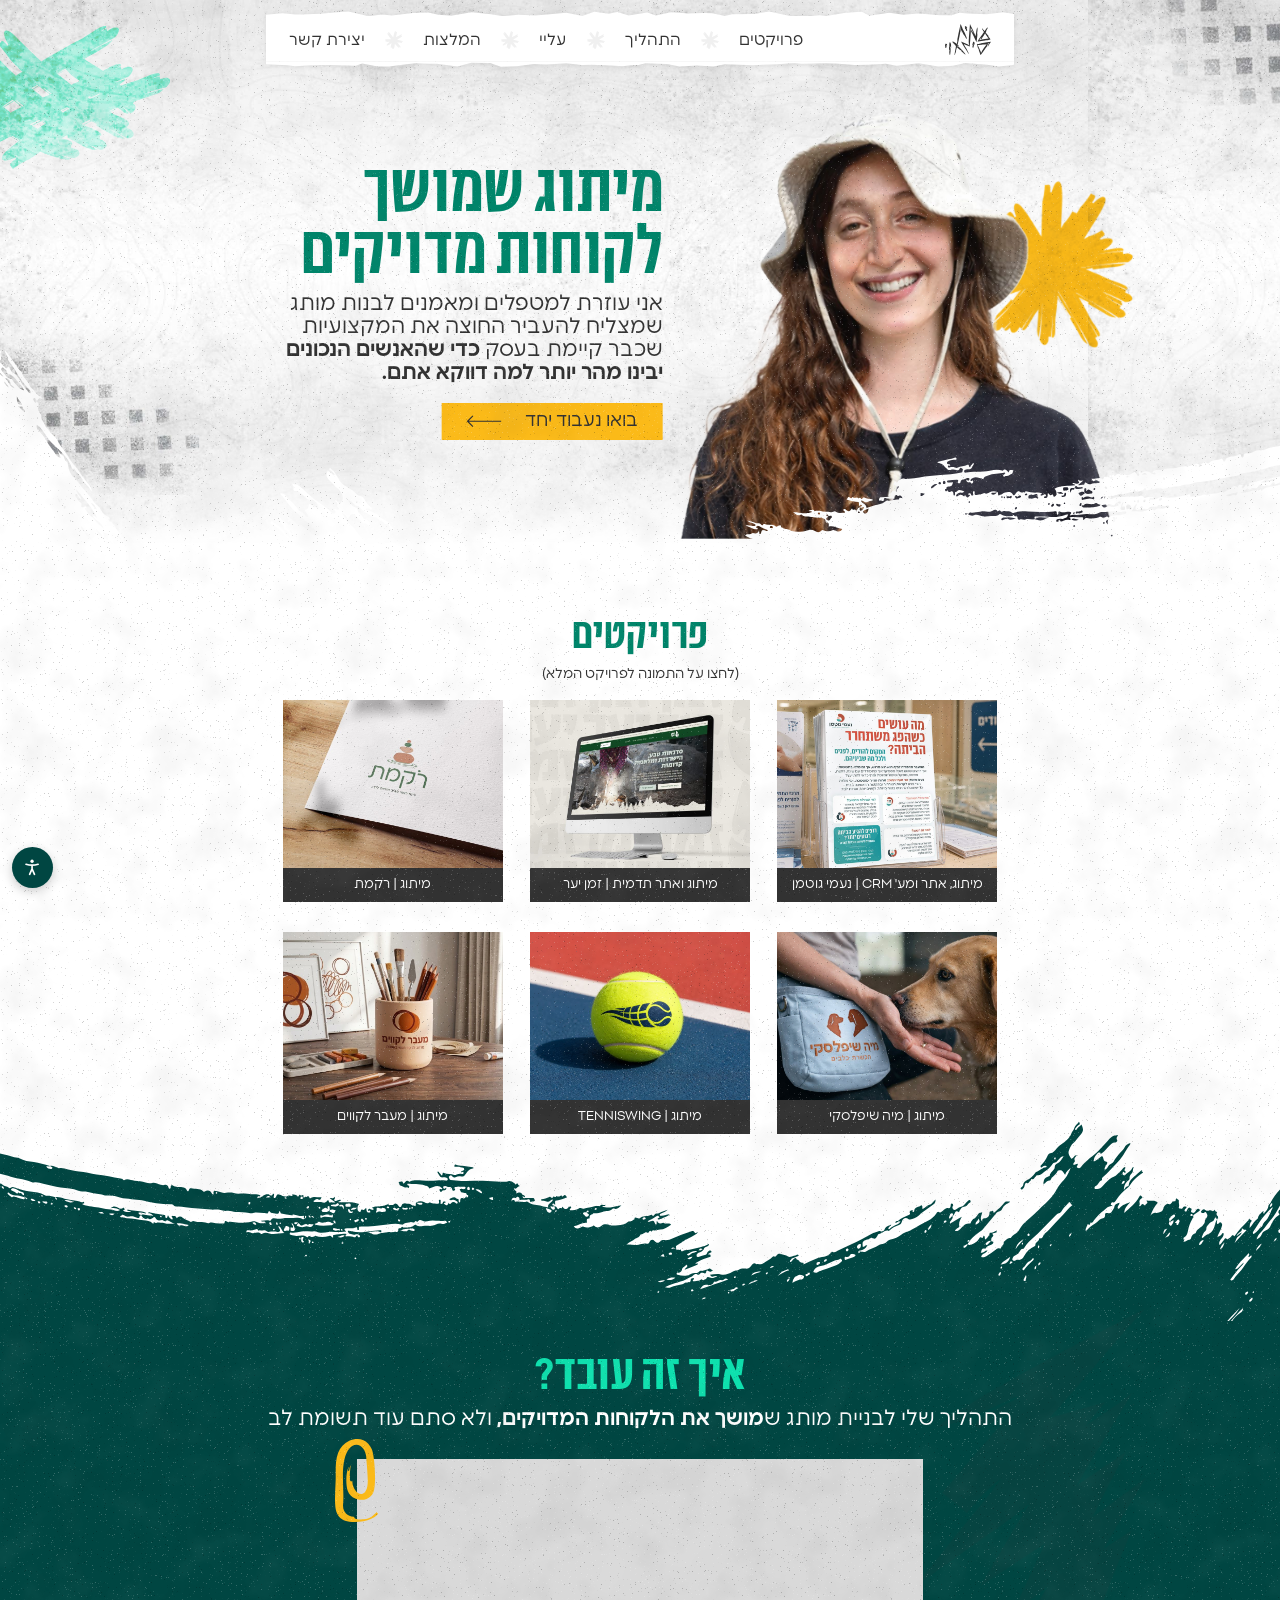
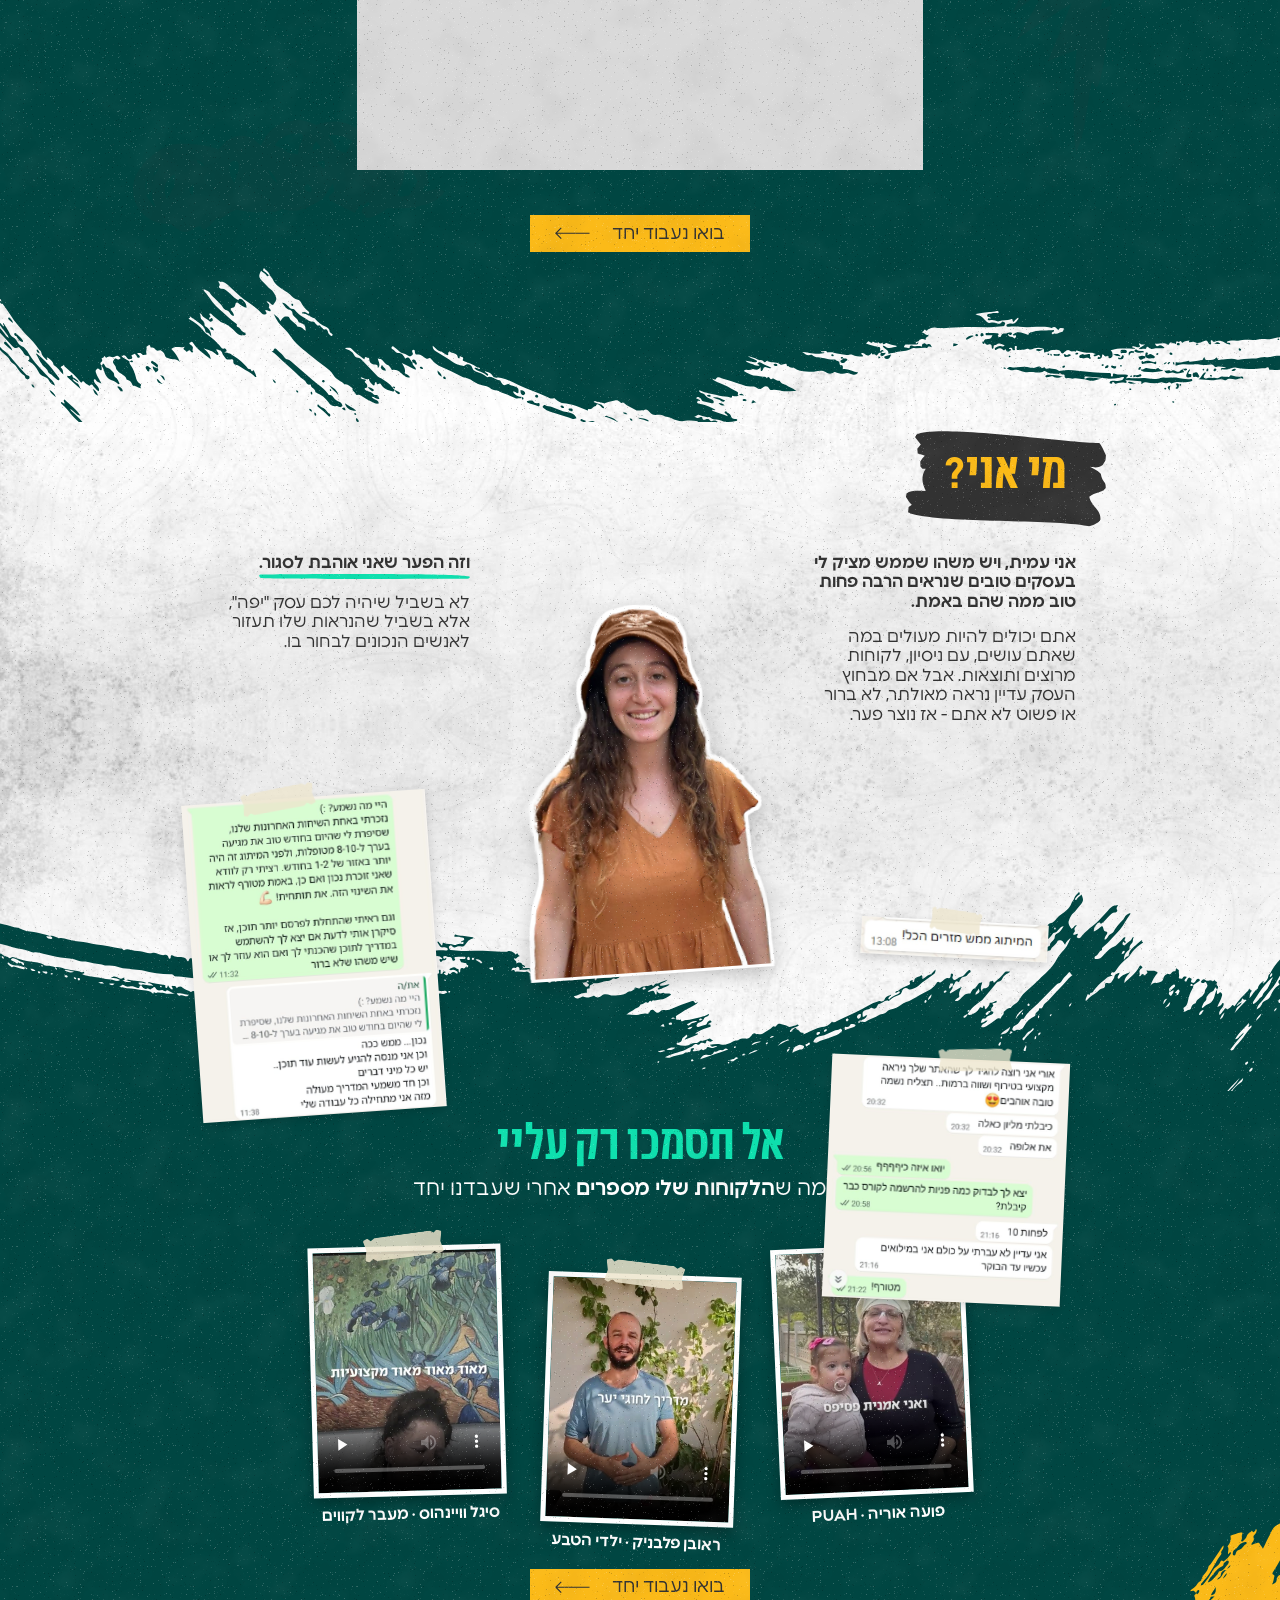
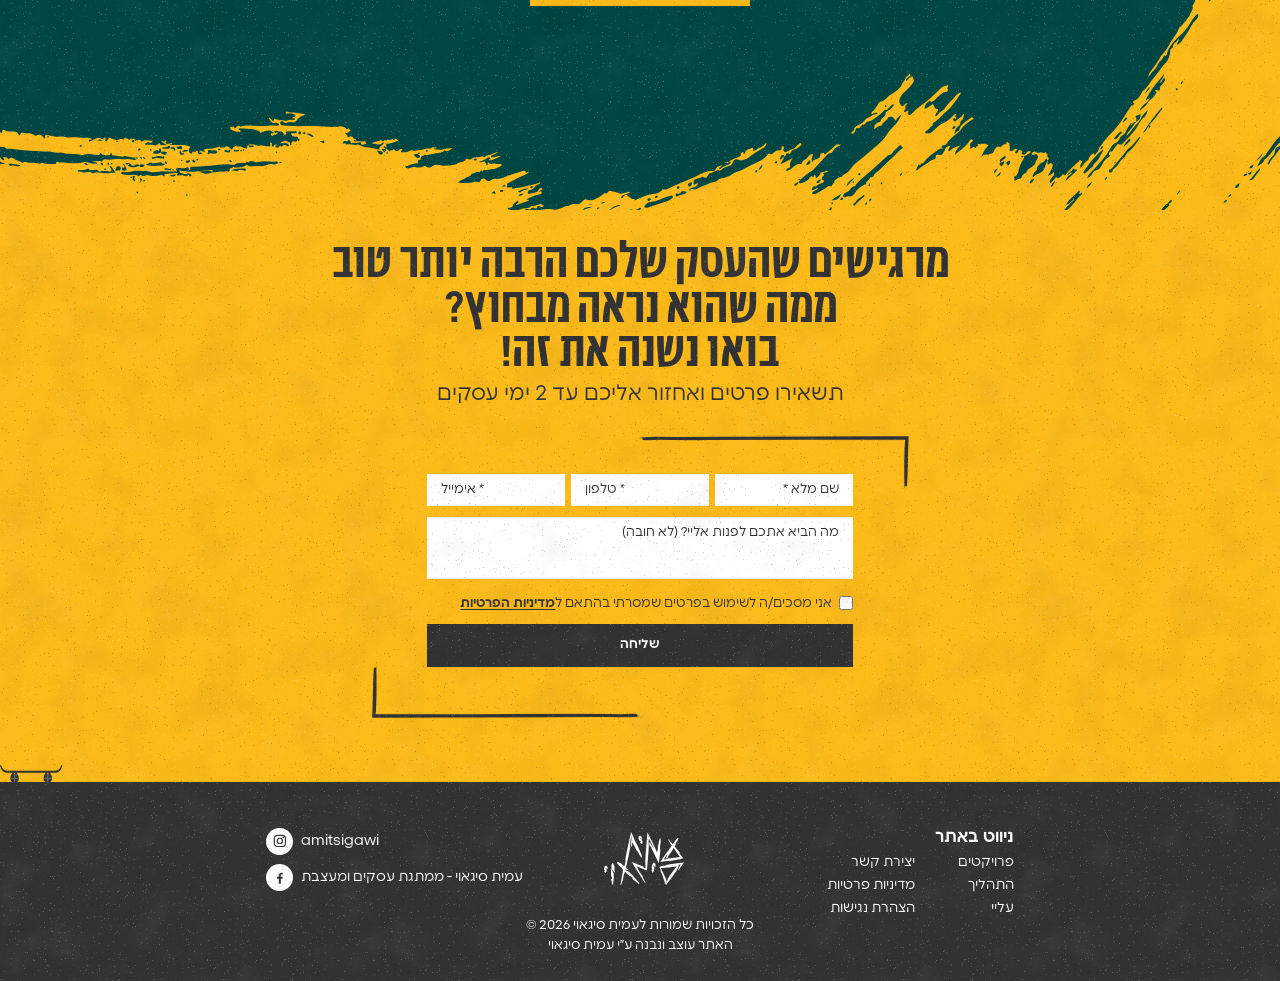
==== commit e2542473: "עדכון: תפריט נגישות חדש, פרויקטים במובייל בטור אחד, עמוד הפרויקט של נעמי גוטמן" ====
--- a/index.html
+++ b/index.html
@@ -12,11 +12,11 @@
   <link rel="icon" href="assets/logo.svg" type="image/svg+xml">
   <link rel="preload" href="fonts/Danidin-CondensedBlack.woff2" as="font" type="font/woff2" crossorigin="">
   <link rel="preload" href="fonts/Polin-Regular.woff2" as="font" type="font/woff2" crossorigin="">
-  <link rel="stylesheet" href="css/style.css?v=25">
-  <link rel="stylesheet" href="css/a11y.css?v=25">
+  <link rel="stylesheet" href="css/style.css?v=26">
+  <link rel="stylesheet" href="css/a11y.css?v=26">
   <link rel="stylesheet" href="css/edits/index.css?v=mveaypby">
   <script>document.documentElement.classList.add("js");</script>
-  <script src="js/a11y.js?v=25"></script>
+  <script src="js/a11y.js?v=26"></script>
 </head>
 <body>
 <a class="skip-link" href="#main">דילוג לתוכן הראשי</a>
@@ -51,7 +51,7 @@
     <img class="deco hero__scribble" src="assets/scribble-teal.svg" alt="" aria-hidden="true">
     <img class="deco hero__dots-l" src="assets/dots-left.jpg" alt="" aria-hidden="true">
     <img class="deco hero__dots-r" src="assets/dots-right.jpg" alt="" aria-hidden="true">
-    <img class="deco hero__star" src="assets/star-yellow.png?v=25" alt="" aria-hidden="true">
+    <img class="deco hero__star" src="assets/star-yellow.png?v=26" alt="" aria-hidden="true">
     <img class="hero__photo" src="assets/amit-hero.jpg" alt="עמית סיגאוי מחייכת עם כובע טמבל" width="940" height="918" fetchpriority="high">
     <img class="deco brush brush--hero" src="assets/brush-white.svg" alt="" aria-hidden="true">
 
@@ -285,8 +285,8 @@
 
 </div>
 
-<script src="js/config.js?v=25"></script>
-<script src="js/main.js?v=25"></script>
+<script src="js/config.js?v=26"></script>
+<script src="js/main.js?v=26"></script>
 
 
 </body></html>
--- a/css/style.css
+++ b/css/style.css
@@ -1074,3 +1074,16 @@
 @media (min-width: 1200px) { .cta-row { margin-top: calc(var(--u) * 80); } }
 /* 6 פרויקטים (2 שורות) – בלי גובה מינימלי של 3 שורות */
 @media (min-width: 1200px) { .projects { min-height: 0; } }
+
+/* =========================================================
+   הירו – תיקונים
+   ========================================================= */
+/* הנקודות בפינה העליונה נמוגות לרקע, בלי קצה ישר (היה "פס כהה" מעל התמונה) */
+.hero__dots-r {
+  -webkit-mask-image: radial-gradient(ellipse 100% 100% at 100% 0, #000 40%, transparent 78%);
+          mask-image: radial-gradient(ellipse 100% 100% at 100% 0, #000 40%, transparent 78%);
+}
+/* לפטופ: הכותרת והתמונה ממורכזות (הקומפוזיציה נטתה ימינה) */
+@media (min-width: 1200px) and (max-width: 1599px) {
+  .hero__content, .hero__photo, .hero__star { translate: calc(var(--u) * -80) 0; }
+}
--- a/css/a11y.css
+++ b/css/a11y.css
@@ -100,12 +100,16 @@
 
 /* ===== מצבי נגישות ===== */
 /* ניגודיות + רוויה: פילטר אחד שמורכב ב-JS (--a11y-filter) */
-html.a11y-filtered .page, html.a11y-filtered .site-header { filter: var(--a11y-filter); }
+/* הפילטר על כל המסמך – כך הרקע, ההדר וכל הסקשנים משתנים יחד (בלי אזורים שנשארים בצבע המקורי) */
+html.a11y-filtered { filter: var(--a11y-filter); background: #fff; }
 html.a11y-contrast-1 .page::before, html.a11y-contrast-1 .page::after,
 html.a11y-contrast-2 .page::before, html.a11y-contrast-2 .page::after { display: none; }
-/* במצב כהה התמונות והסרטונים חוזרים לצבעים האמיתיים */
-html.a11y-invert .page img, html.a11y-invert .page video, html.a11y-invert .page iframe,
-html.a11y-invert .site-header img { filter: invert(1) hue-rotate(180deg); }
+/* במצב כהה: תמונות, סרטונים ותפריט הנגישות עצמו חוזרים לצבעים האמיתיים */
+html.a11y-invert img, html.a11y-invert video, html.a11y-invert iframe, html.a11y-invert picture,
+html.a11y-invert .a11y__panel, html.a11y-invert .a11y__toggle, html.a11y-invert .a11y__tip { filter: invert(1) hue-rotate(180deg); }
+html.a11y-invert .a11y__panel img, html.a11y-invert .a11y__panel svg { filter: none; }
+/* תמונות רקע (טקסטורות) גם חוזרות לצבע האמיתי */
+html.a11y-invert .texture, html.a11y-invert .about__bg { filter: invert(1) hue-rotate(180deg); }
 
 /* ריווח טקסט – אותיות ומילים */
 html.a11y-spacing-1 .page * { letter-spacing: .05em !important; word-spacing: .12em !important; }
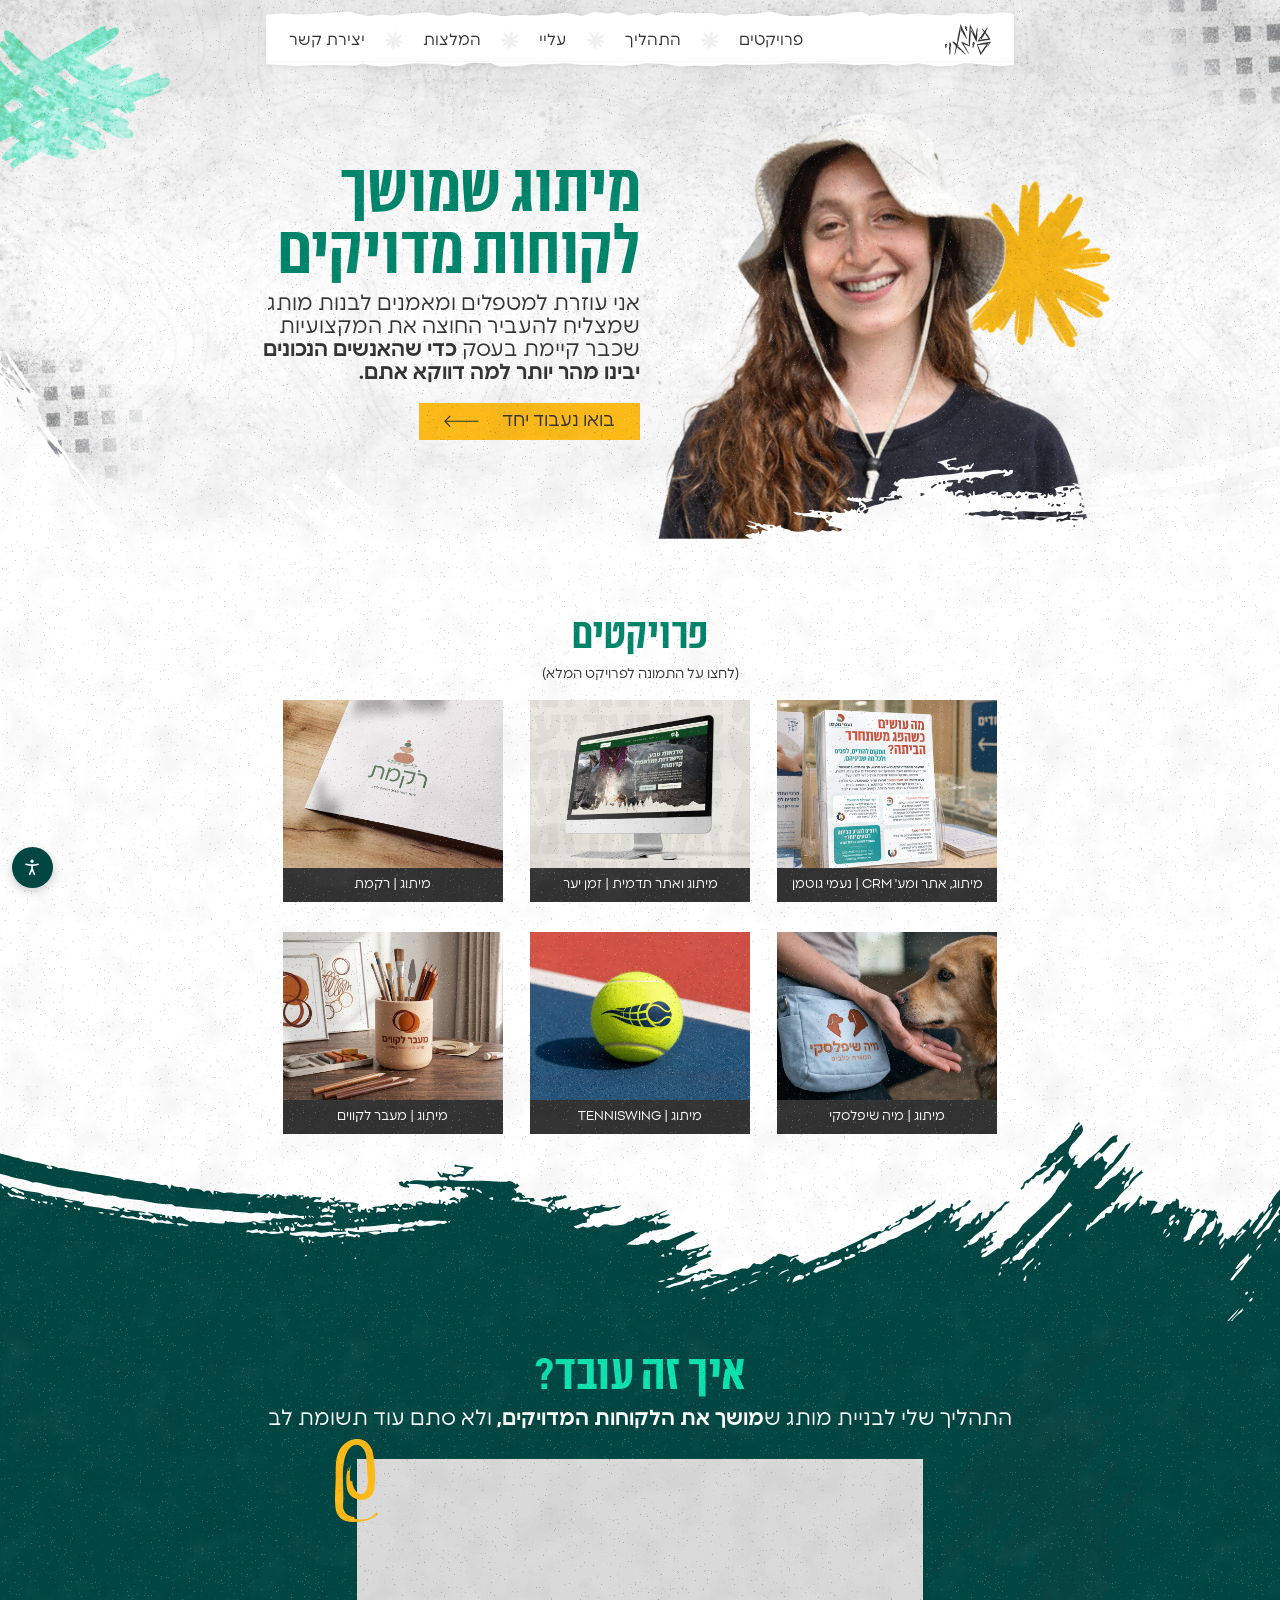
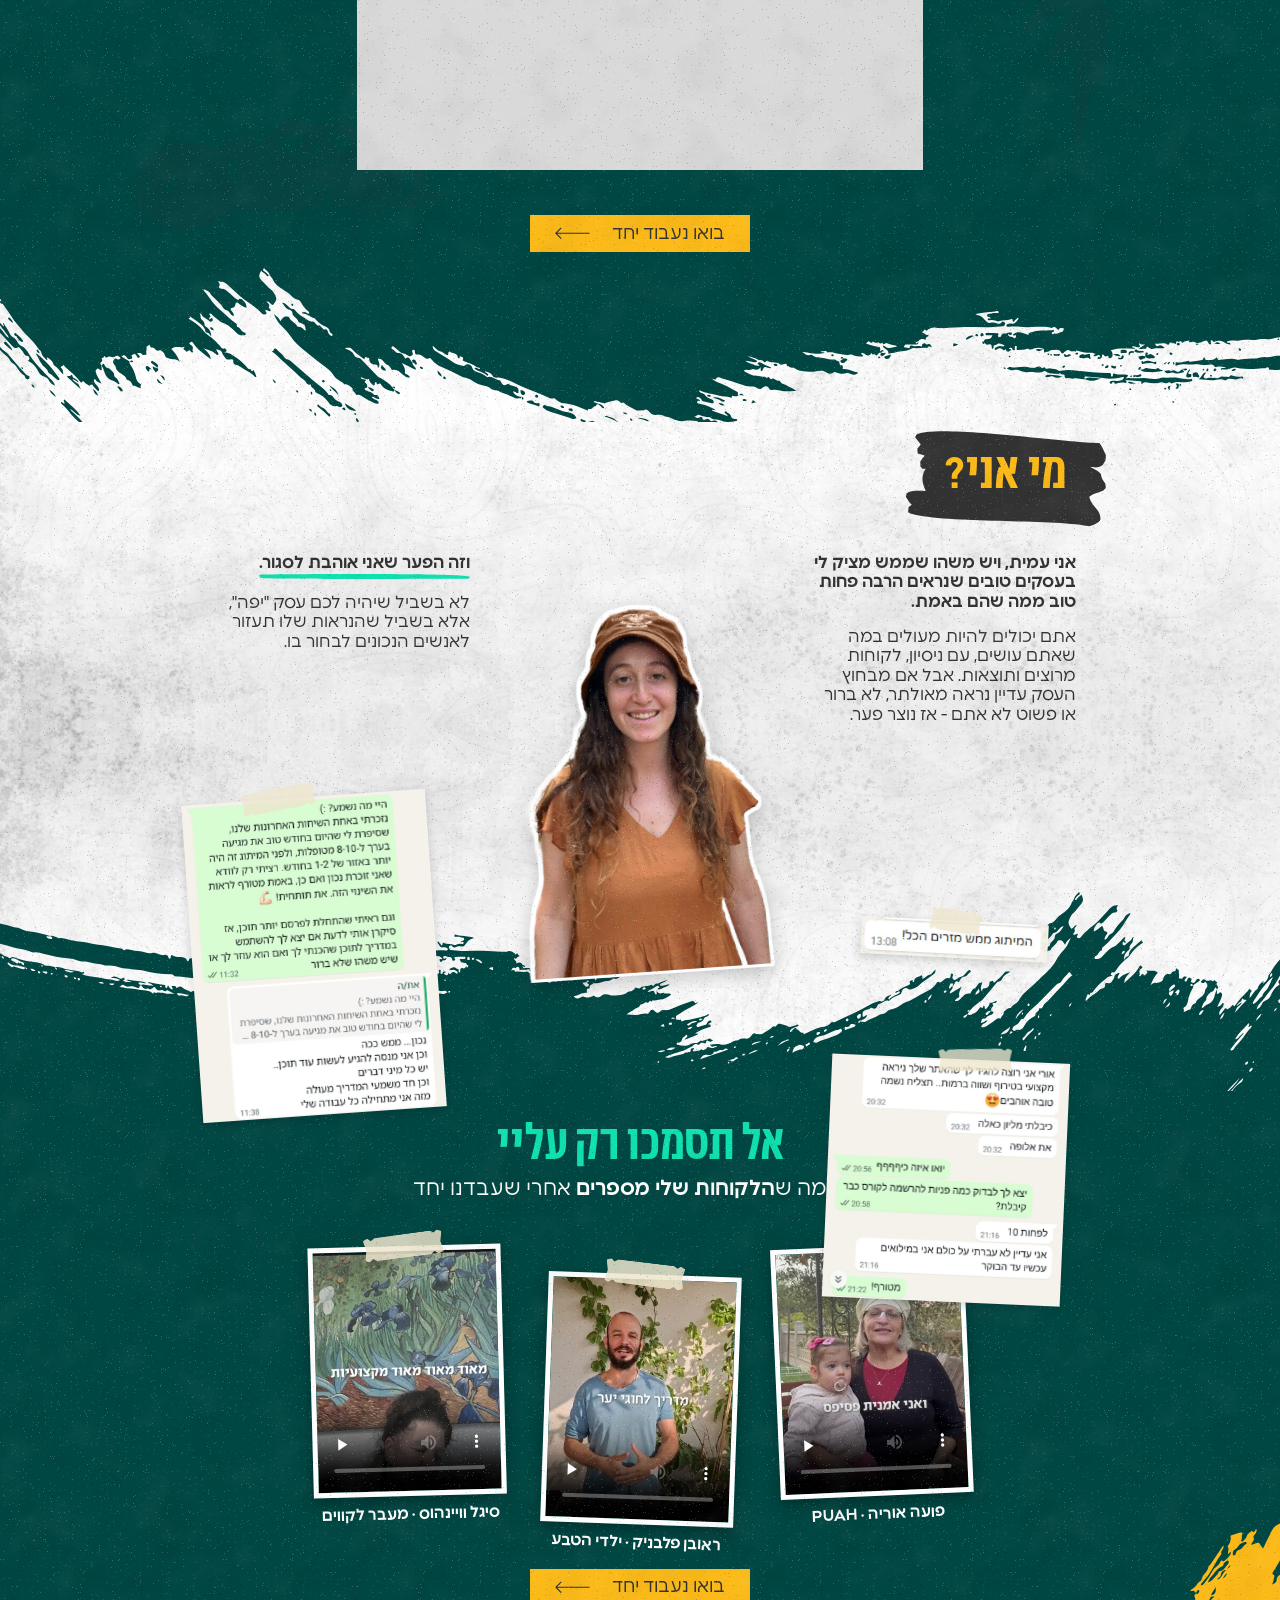
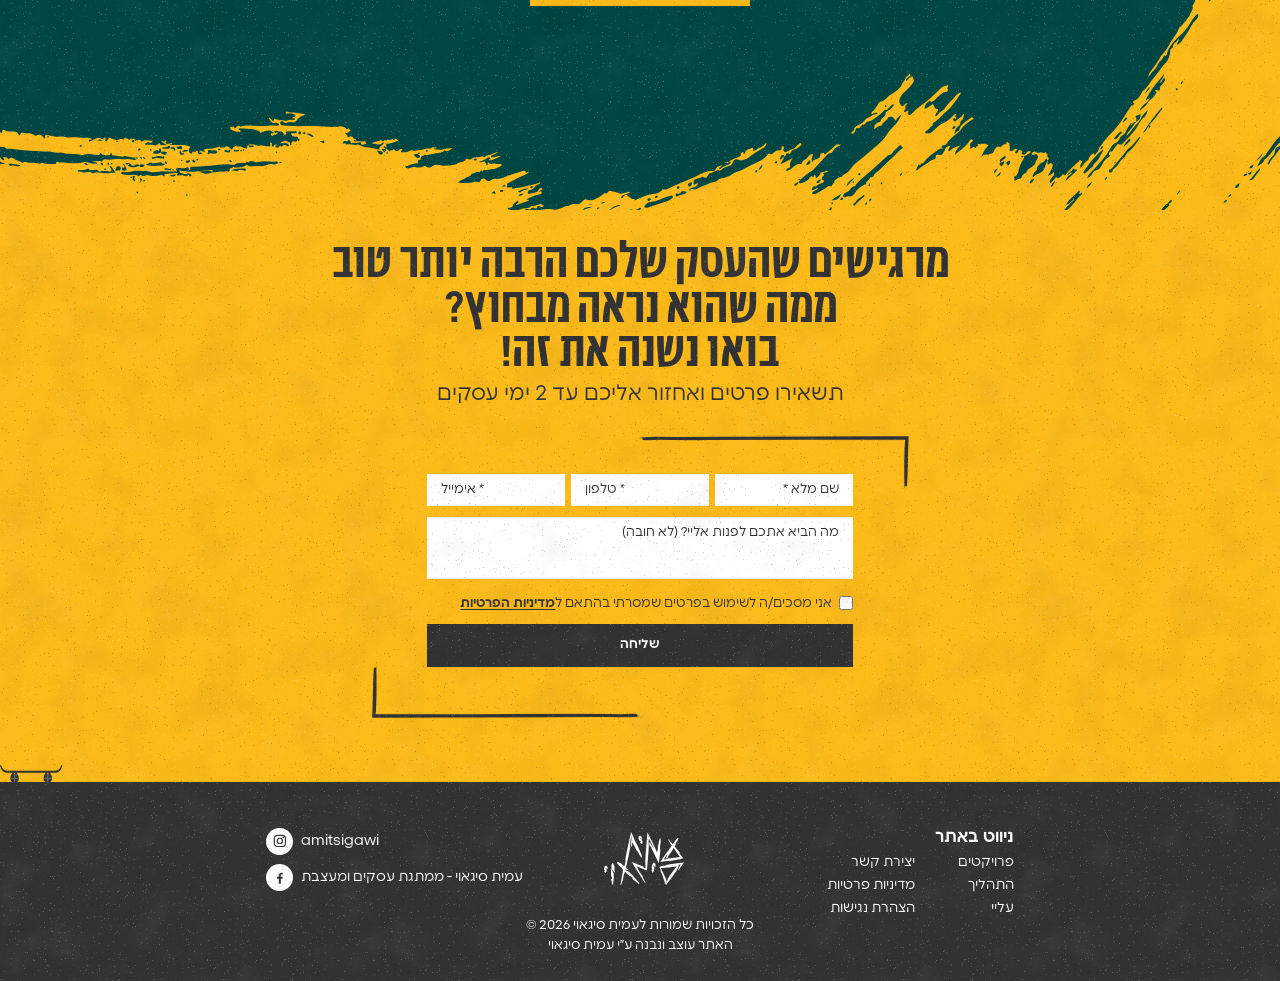
==== commit 9af02d71: "עדכון: תפריט נגישות חדש, פרויקטים במובייל בטור אחד, עמוד הפרויקט של נעמי גוטמן" ====
--- a/index.html
+++ b/index.html
@@ -12,11 +12,11 @@
   <link rel="icon" href="assets/logo.svg" type="image/svg+xml">
   <link rel="preload" href="fonts/Danidin-CondensedBlack.woff2" as="font" type="font/woff2" crossorigin="">
   <link rel="preload" href="fonts/Polin-Regular.woff2" as="font" type="font/woff2" crossorigin="">
-  <link rel="stylesheet" href="css/style.css?v=26">
-  <link rel="stylesheet" href="css/a11y.css?v=26">
+  <link rel="stylesheet" href="css/style.css?v=27">
+  <link rel="stylesheet" href="css/a11y.css?v=27">
   <link rel="stylesheet" href="css/edits/index.css?v=mveaypby">
   <script>document.documentElement.classList.add("js");</script>
-  <script src="js/a11y.js?v=26"></script>
+  <script src="js/a11y.js?v=27"></script>
 </head>
 <body>
 <a class="skip-link" href="#main">דילוג לתוכן הראשי</a>
@@ -51,7 +51,7 @@
     <img class="deco hero__scribble" src="assets/scribble-teal.svg" alt="" aria-hidden="true">
     <img class="deco hero__dots-l" src="assets/dots-left.jpg" alt="" aria-hidden="true">
     <img class="deco hero__dots-r" src="assets/dots-right.jpg" alt="" aria-hidden="true">
-    <img class="deco hero__star" src="assets/star-yellow.png?v=26" alt="" aria-hidden="true">
+    <img class="deco hero__star" src="assets/star-yellow.png?v=27" alt="" aria-hidden="true">
     <img class="hero__photo" src="assets/amit-hero.jpg" alt="עמית סיגאוי מחייכת עם כובע טמבל" width="940" height="918" fetchpriority="high">
     <img class="deco brush brush--hero" src="assets/brush-white.svg" alt="" aria-hidden="true">
 
@@ -285,8 +285,8 @@
 
 </div>
 
-<script src="js/config.js?v=26"></script>
-<script src="js/main.js?v=26"></script>
+<script src="js/config.js?v=27"></script>
+<script src="js/main.js?v=27"></script>
 
 
 </body></html>
--- a/css/style.css
+++ b/css/style.css
@@ -1085,5 +1085,13 @@
 }
 /* לפטופ: הכותרת והתמונה ממורכזות (הקומפוזיציה נטתה ימינה) */
 @media (min-width: 1200px) and (max-width: 1599px) {
-  .hero__content, .hero__photo, .hero__star { translate: calc(var(--u) * -80) 0; }
-}
+  .hero__content, .hero__photo, .hero__star { translate: calc(var(--u) * -120) 0; }
+}
+
+/* רקע ההירו: תמונת טקסטורה אחת שמכסה את כל הרוחב – בלי חזרה (שיצרה "תפר" בצד ימין) */
+.hero__bg.texture { background-size: cover; background-position: center top; background-repeat: no-repeat; }
+/* גם הנקודות בצד שמאל נמוגות לרקע, בלי מלבן אפור */
+.hero__dots-l {
+  -webkit-mask-image: radial-gradient(ellipse 100% 100% at 0 50%, #000 35%, transparent 75%);
+          mask-image: radial-gradient(ellipse 100% 100% at 0 50%, #000 35%, transparent 75%);
+}
--- a/css/a11y.css
+++ b/css/a11y.css
@@ -104,12 +104,30 @@
 html.a11y-filtered { filter: var(--a11y-filter); background: #fff; }
 html.a11y-contrast-1 .page::before, html.a11y-contrast-1 .page::after,
 html.a11y-contrast-2 .page::before, html.a11y-contrast-2 .page::after { display: none; }
-/* במצב כהה: תמונות, סרטונים ותפריט הנגישות עצמו חוזרים לצבעים האמיתיים */
-html.a11y-invert img, html.a11y-invert video, html.a11y-invert iframe, html.a11y-invert picture,
-html.a11y-invert .a11y__panel, html.a11y-invert .a11y__toggle, html.a11y-invert .a11y__tip { filter: invert(1) hue-rotate(180deg); }
-html.a11y-invert .a11y__panel img, html.a11y-invert .a11y__panel svg { filter: none; }
-/* תמונות רקע (טקסטורות) גם חוזרות לצבע האמיתי */
-html.a11y-invert .texture, html.a11y-invert .about__bg { filter: invert(1) hue-rotate(180deg); }
+/* ===== מצב כהה (ניגודיות – רמה 2) =====
+   רקע כהה אחיד, טקסט בהיר, בלי מברשות/טקסטורות דקורטיביות. תמונות וסרטונים נשארים בצבעים האמיתיים. */
+html.a11y-dark, html.a11y-dark body, html.a11y-dark .page { background: #121212 !important; }
+html.a11y-dark .page::before, html.a11y-dark .page::after,
+html.a11y-dark .deco, html.a11y-dark .texture, html.a11y-dark .about__bg,
+html.a11y-dark .pj-cover::after, html.a11y-dark .form-wrap__corner { display: none !important; }
+html.a11y-dark :is(.page, .site-header) *:not(img, video, iframe, picture, svg, svg *, .pj-map, .pj-map *, .pj-zara, .pj-zara *, .pj-swatch, .pj-peek__dots li, .reel__frame *) {
+  background-color: transparent !important; background-image: none !important;
+  color: #f2f2f2 !important; border-color: #f2f2f2 !important; box-shadow: none !important; text-shadow: none !important;
+}
+/* מסגרות שהיו "דף נייר" (מסכות) – מקבלות רקע כהה מעט בהיר יותר וקו מתאר */
+html.a11y-dark.a11y-dark body :is(.nav, .insta__sheet, .pj-note, .pj-path li, .pj-insight, .card__link, .pj-peek__tag, .pj-ph) {
+  background-color: #1e1e1e !important; outline: 2px solid #f2f2f2; outline-offset: -2px;
+}
+html.a11y-dark .nav::before { display: none !important; }
+html.a11y-dark.a11y-dark body :is(.btn, .lead-form__submit, .reels__btn) { background-color: #000 !important; outline: 2px solid #ffd54a; color: #ffd54a !important; }
+html.a11y-dark.a11y-dark body .page a:not(.btn):not(.card__link) { color: #ffd54a !important; }
+html.a11y-dark.a11y-dark body :is(input, textarea) { background-color: #000 !important; color: #fff !important; outline: 2px solid #f2f2f2; }
+html.a11y-dark :is(input, textarea)::placeholder { color: #cfcfcf !important; }
+html.a11y-dark.a11y-dark body .footer__icon { background-color: #f2f2f2 !important; color: #121212 !important; }
+html.a11y-dark.a11y-dark body .footer__icon * { color: #121212 !important; }
+html.a11y-dark.a11y-dark body .pj-swatch { color: #fff !important; }
+html.a11y-dark .site-header .nav__logo img, html.a11y-dark .footer__logo img { filter: brightness(0) invert(1); }
+html.a11y-dark .sk-deck, html.a11y-dark .sk-wheel circle { fill: #f2f2f2; stroke: #f2f2f2; }
 
 /* ריווח טקסט – אותיות ומילים */
 html.a11y-spacing-1 .page * { letter-spacing: .05em !important; word-spacing: .12em !important; }
@@ -145,3 +163,6 @@
 html.a11y-cursor, html.a11y-cursor * {
   cursor: url("data:image/svg+xml,%3Csvg xmlns='http://www.w3.org/2000/svg' width='48' height='48' viewBox='0 0 48 48'%3E%3Cpath d='M6 3l30 18-13 3 8 16-6 3-8-16-11 9z' fill='%23000' stroke='%23fff' stroke-width='2.5'/%3E%3C/svg%3E") 6 3, auto !important;
 }
+
+/* ההדר במצב כהה: רקע מלא כדי שהתוכן לא ייראה מתחתיו */
+html.a11y-dark.a11y-dark body .site-header .nav { background-color: #1e1e1e !important; }
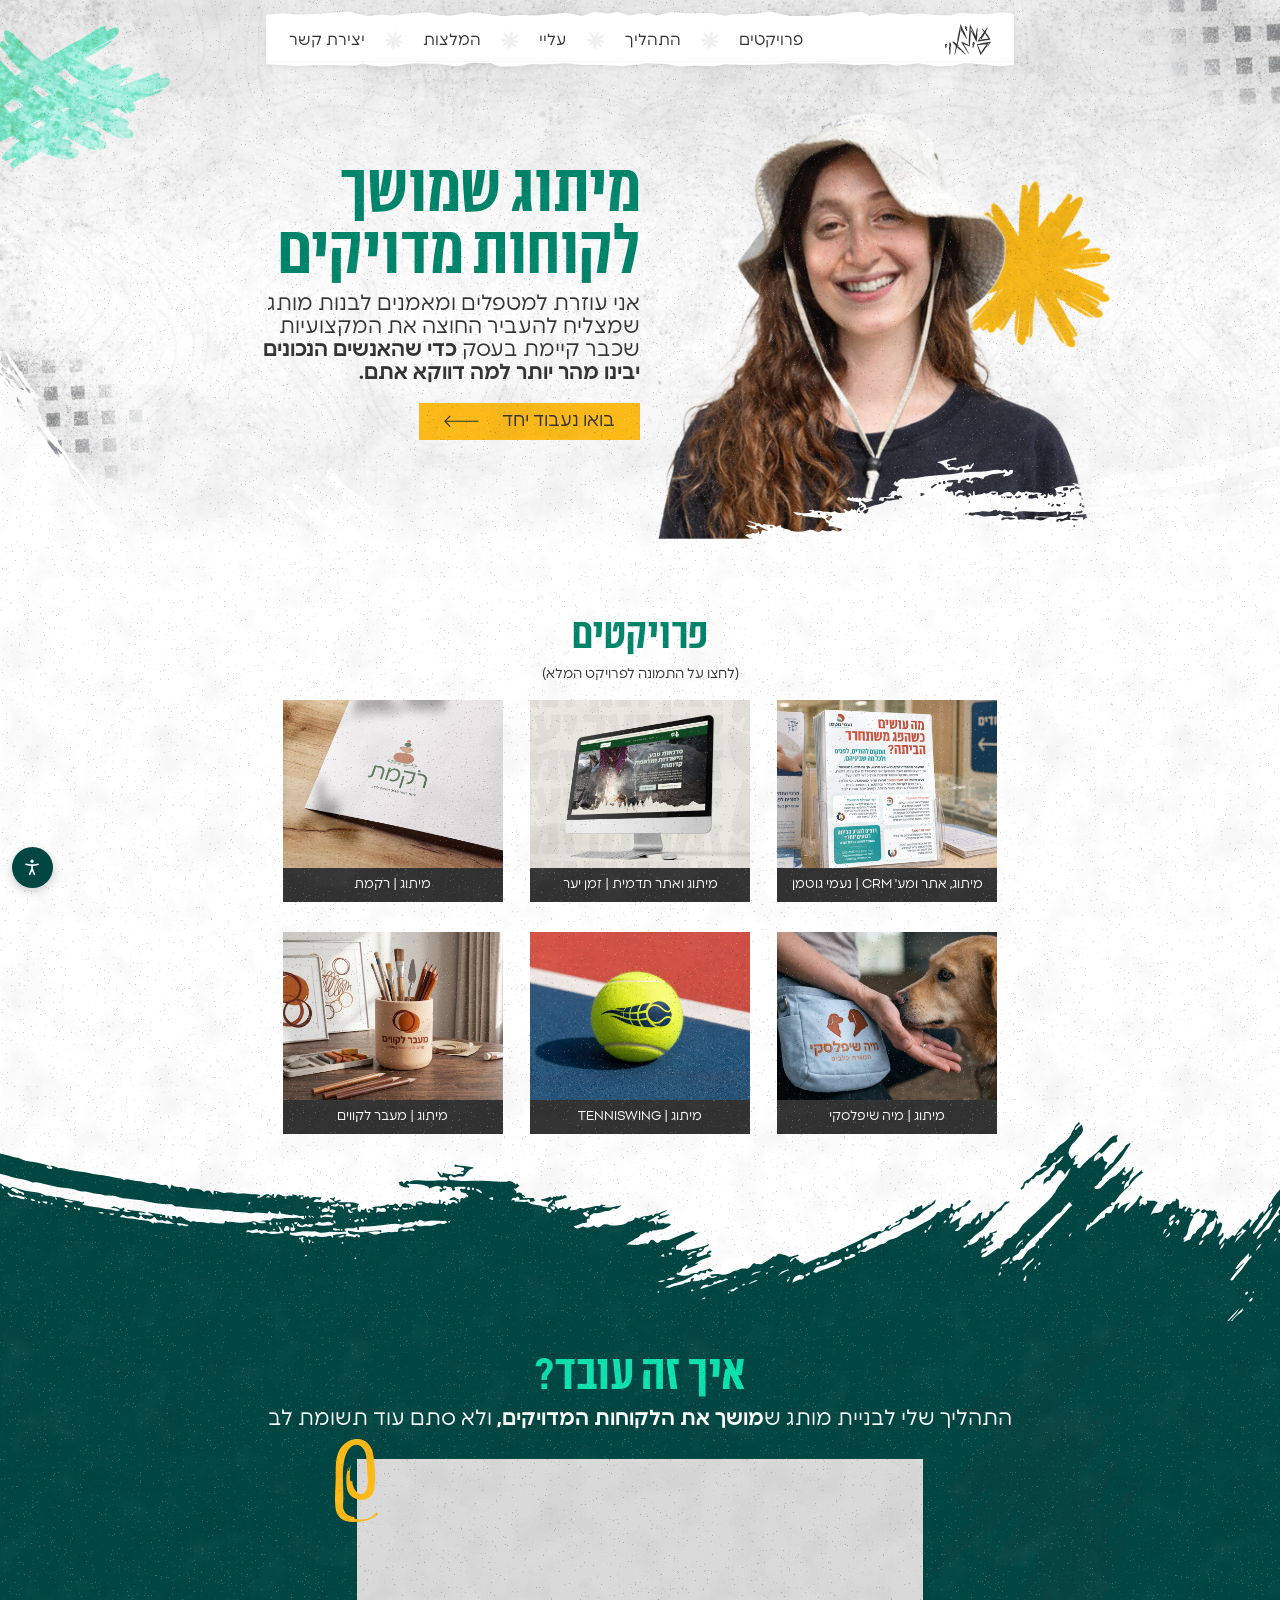
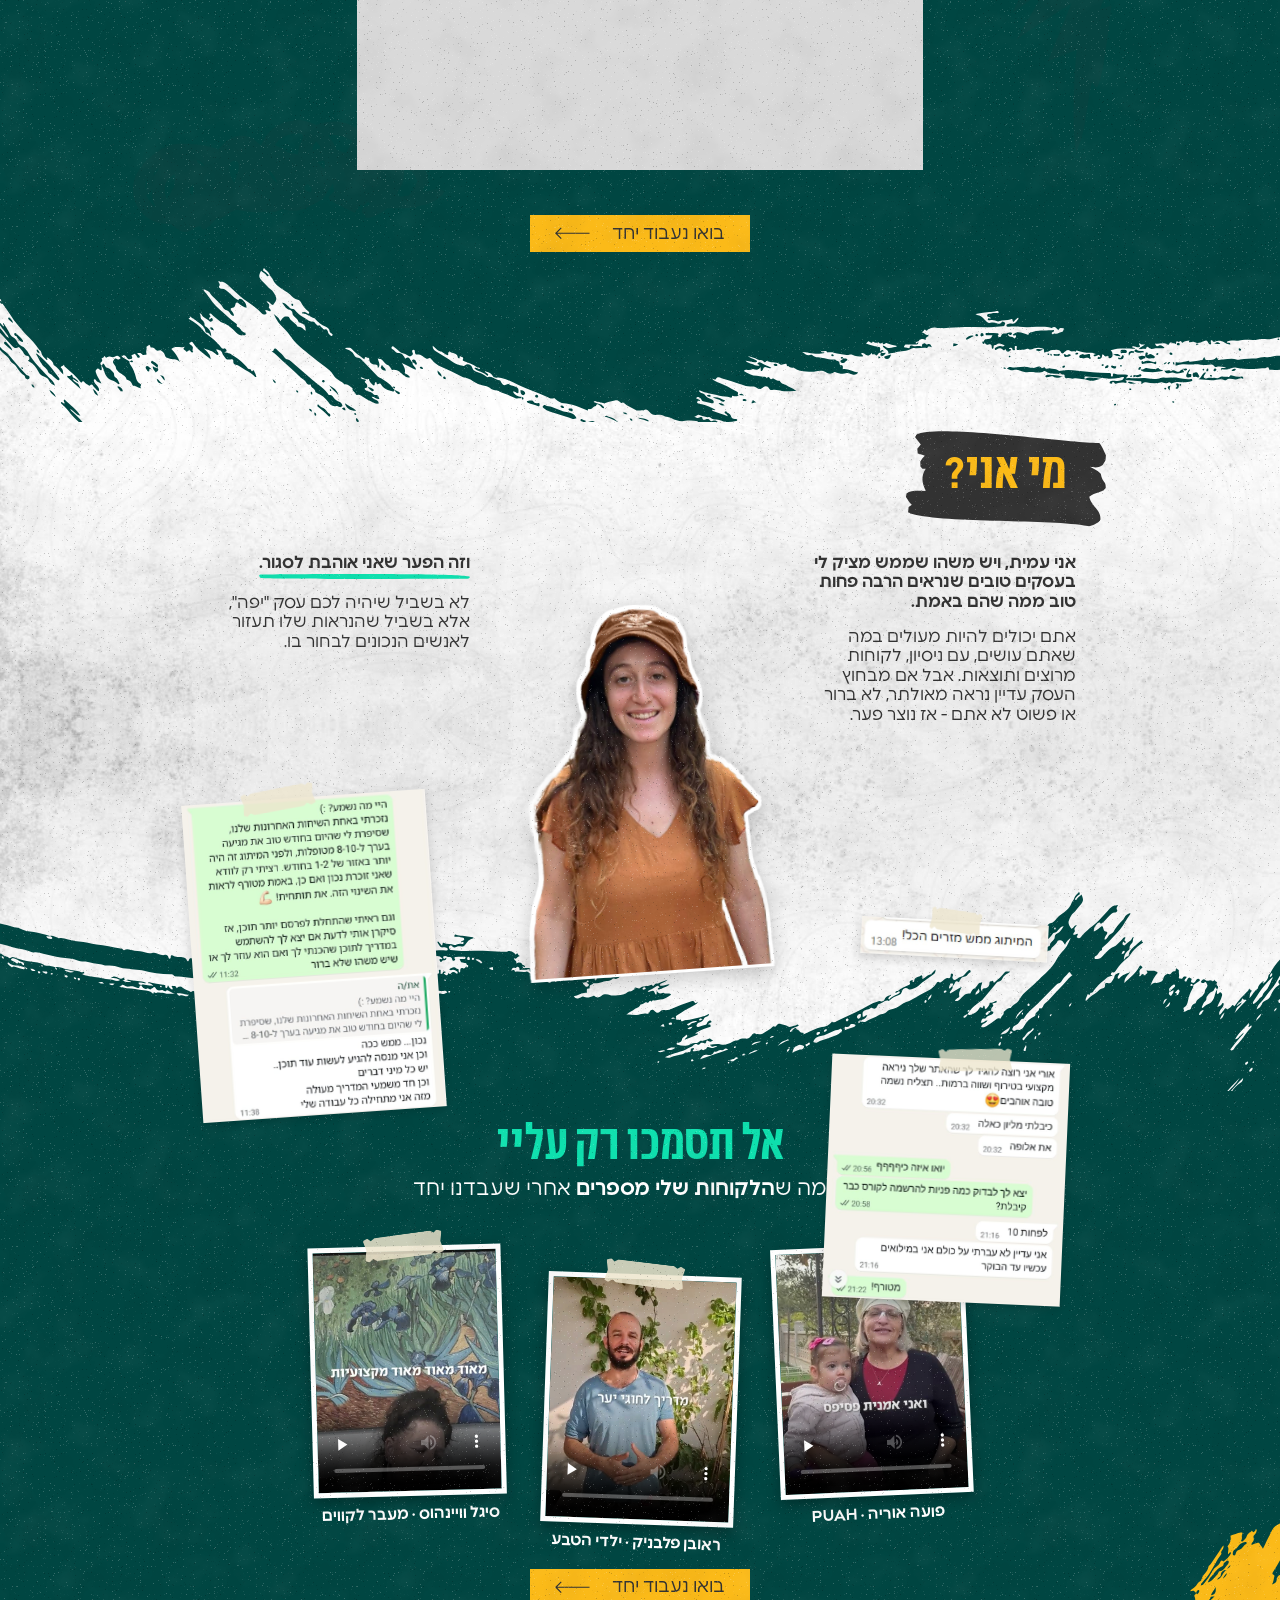
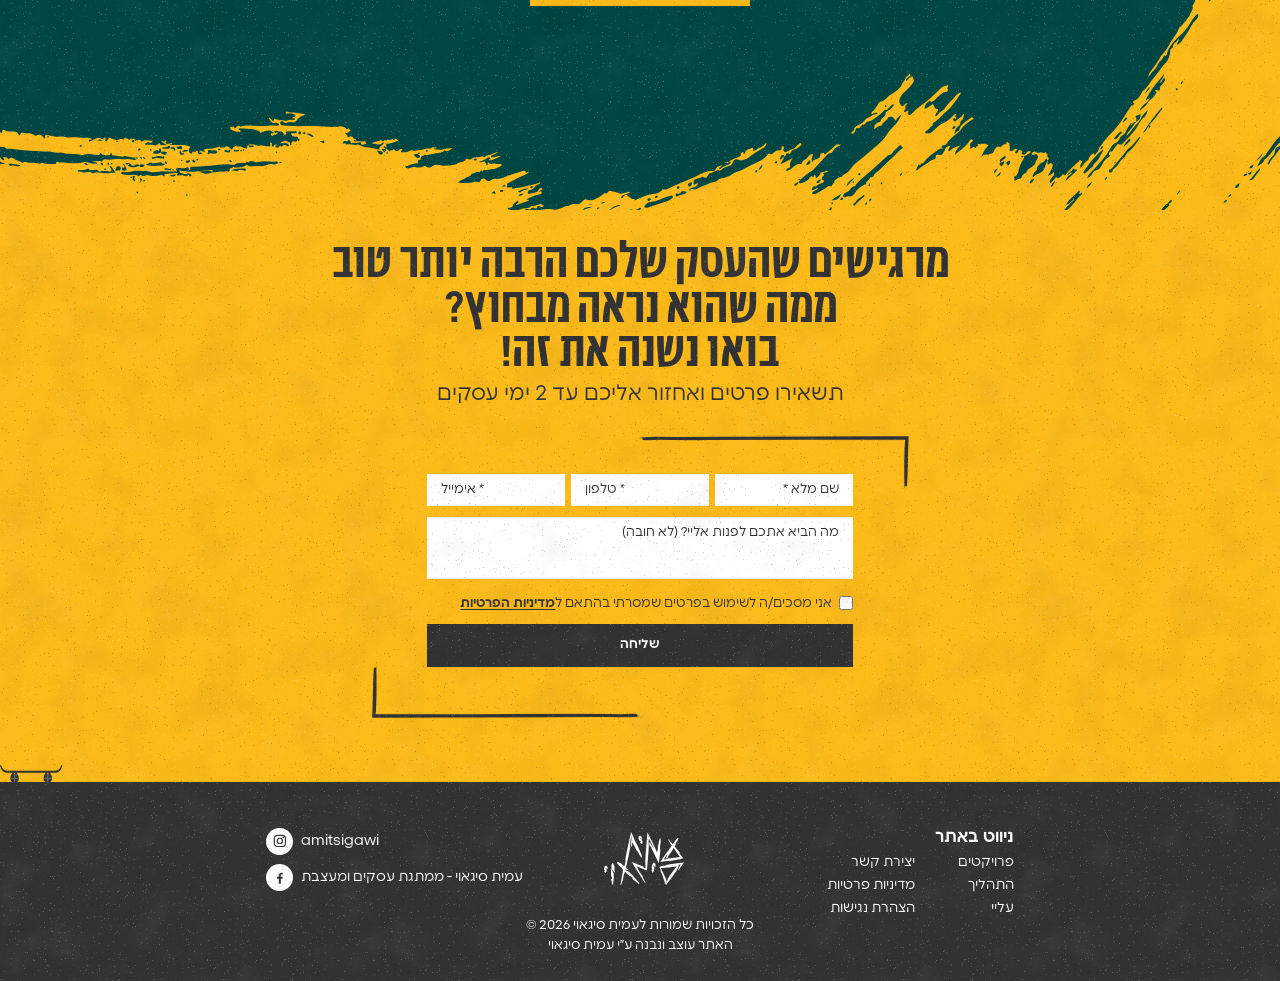
==== commit 1100ac15: "עדכון האתר מהעורך (11 קבצים)" ====
--- a/index.html
+++ b/index.html
@@ -4,19 +4,21 @@
   <meta name="viewport" content="width=device-width, initial-scale=1">
   <title>עמית סיגאוי | מיתוג לעסקים</title>
   <meta name="description" content="עמית סיגאוי – מיתוג ועיצוב למטפלים ומאמנים. הופכת עסק מקצועי למותג שגם נראה ומרגיש ככה, כדי שהאנשים הנכונים יבינו מהר יותר למה דווקא אתם.">
+  <link rel="canonical" href="https://amitsigawi.com/">
+  <meta property="og:url" content="https://amitsigawi.com/">
   <meta property="og:title" content="עמית סיגאוי | מיתוג לעסקים">
   <meta property="og:description" content="פחות ״אני אחשוב על זה״ ויותר ״איך מתחילים?״ – מיתוג למטפלים ומאמנים.">
-  <meta property="og:image" content="assets/projects/zman-yaar.jpg">
+  <meta property="og:image" content="https://amitsigawi.com/assets/projects/zman-yaar.jpg">
   <meta property="og:locale" content="he_IL">
   <meta name="theme-color" content="#004642">
   <link rel="icon" href="assets/logo.svg" type="image/svg+xml">
   <link rel="preload" href="fonts/Danidin-CondensedBlack.woff2" as="font" type="font/woff2" crossorigin="">
   <link rel="preload" href="fonts/Polin-Regular.woff2" as="font" type="font/woff2" crossorigin="">
-  <link rel="stylesheet" href="css/style.css?v=27">
-  <link rel="stylesheet" href="css/a11y.css?v=27">
+  <link rel="stylesheet" href="css/style.css?v=28">
+  <link rel="stylesheet" href="css/a11y.css?v=28">
   <link rel="stylesheet" href="css/edits/index.css?v=mveaypby">
   <script>document.documentElement.classList.add("js");</script>
-  <script src="js/a11y.js?v=27"></script>
+  <script src="js/a11y.js?v=28"></script>
 </head>
 <body>
 <a class="skip-link" href="#main">דילוג לתוכן הראשי</a>
@@ -51,7 +53,7 @@
     <img class="deco hero__scribble" src="assets/scribble-teal.svg" alt="" aria-hidden="true">
     <img class="deco hero__dots-l" src="assets/dots-left.jpg" alt="" aria-hidden="true">
     <img class="deco hero__dots-r" src="assets/dots-right.jpg" alt="" aria-hidden="true">
-    <img class="deco hero__star" src="assets/star-yellow.png?v=27" alt="" aria-hidden="true">
+    <img class="deco hero__star" src="assets/star-yellow.png?v=28" alt="" aria-hidden="true">
     <img class="hero__photo" src="assets/amit-hero.jpg" alt="עמית סיגאוי מחייכת עם כובע טמבל" width="940" height="918" fetchpriority="high">
     <img class="deco brush brush--hero" src="assets/brush-white.svg" alt="" aria-hidden="true">
 
@@ -285,8 +287,8 @@
 
 </div>
 
-<script src="js/config.js?v=27"></script>
-<script src="js/main.js?v=27"></script>
+<script src="js/config.js?v=28"></script>
+<script src="js/main.js?v=28"></script>
 
 
 </body></html>
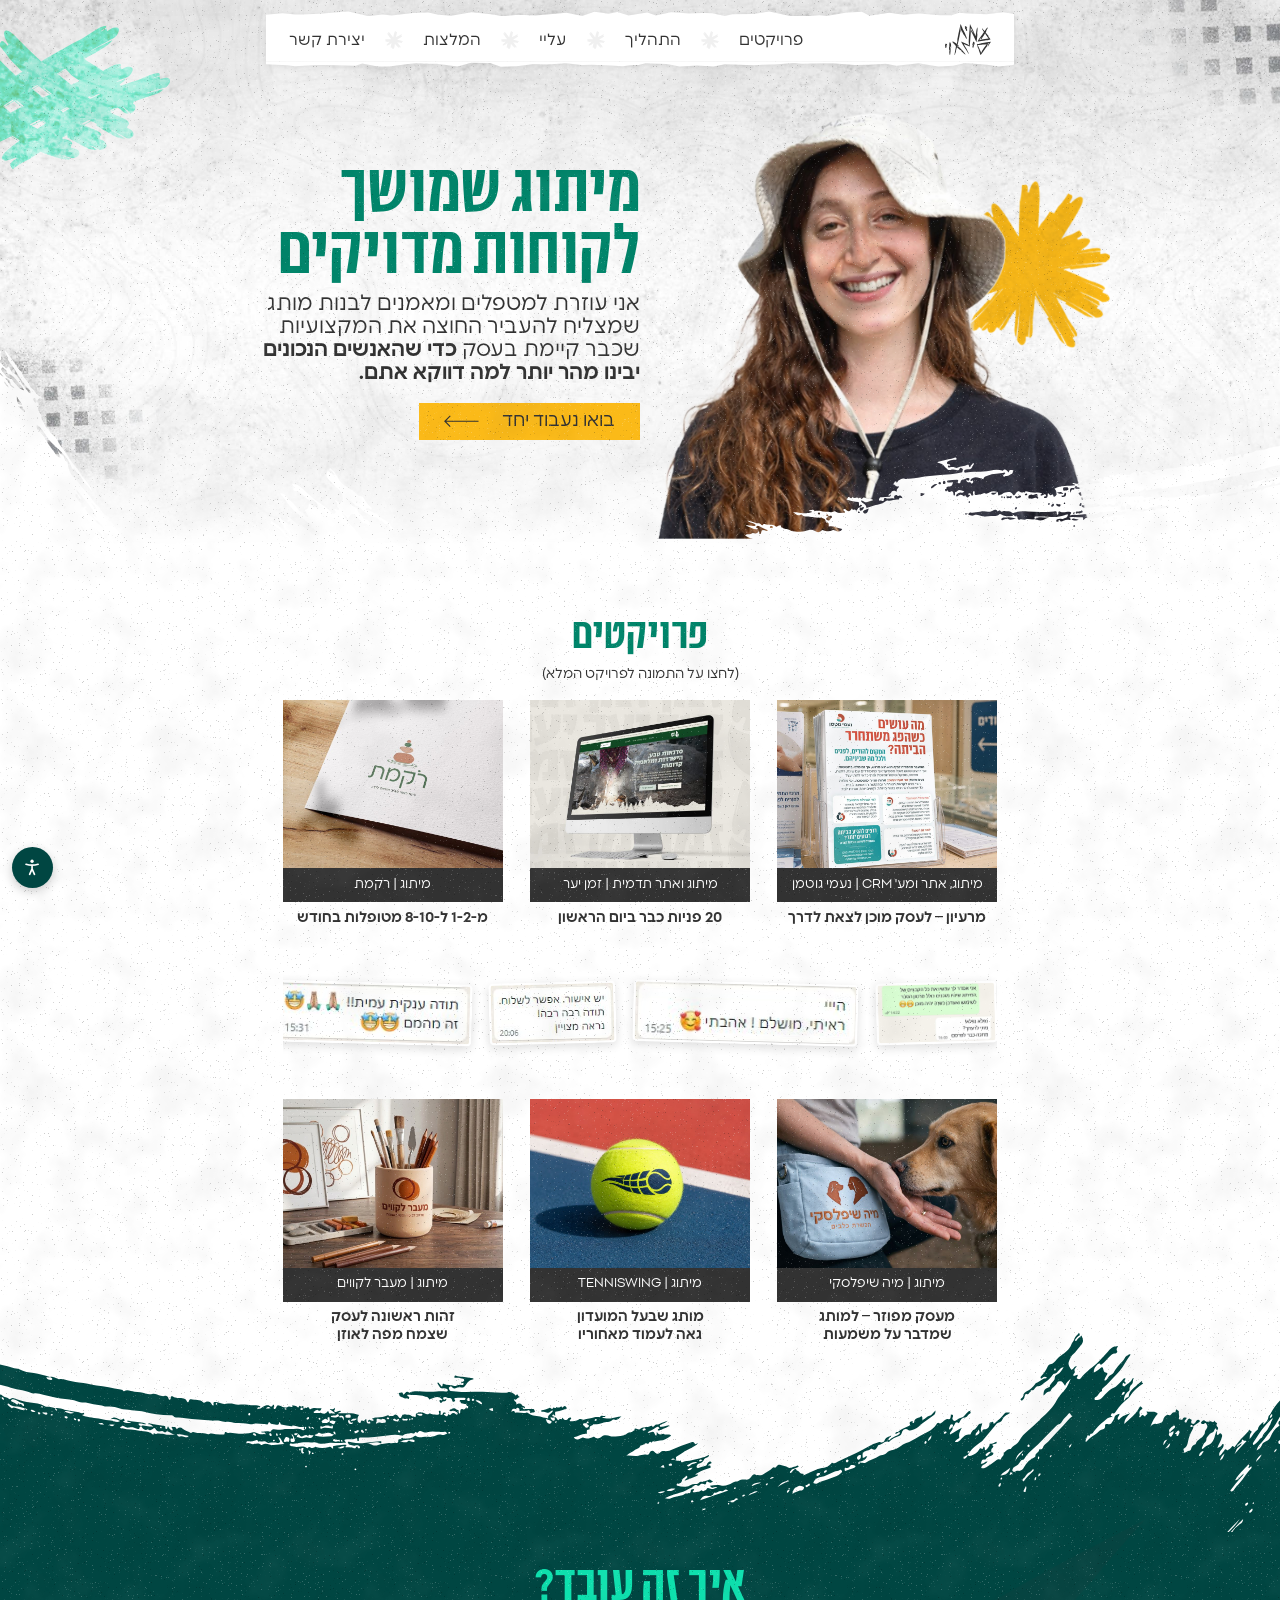
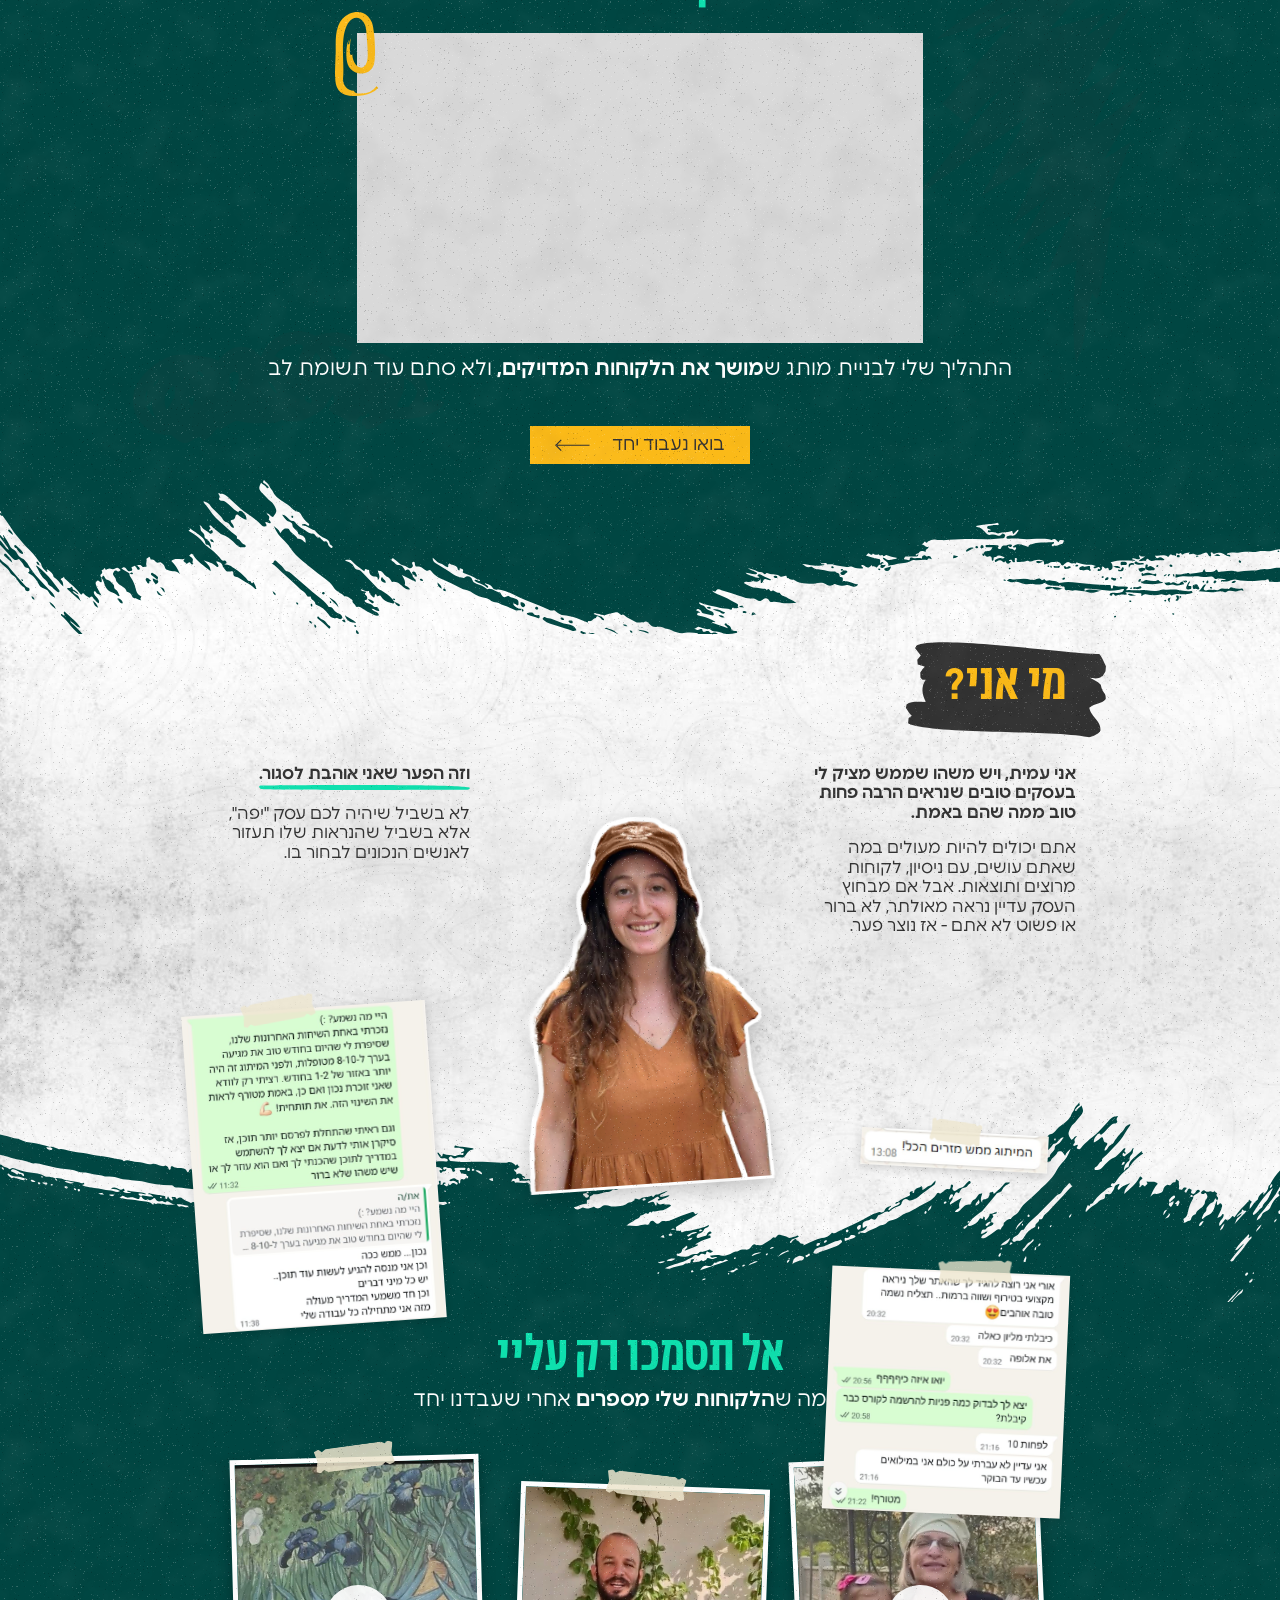
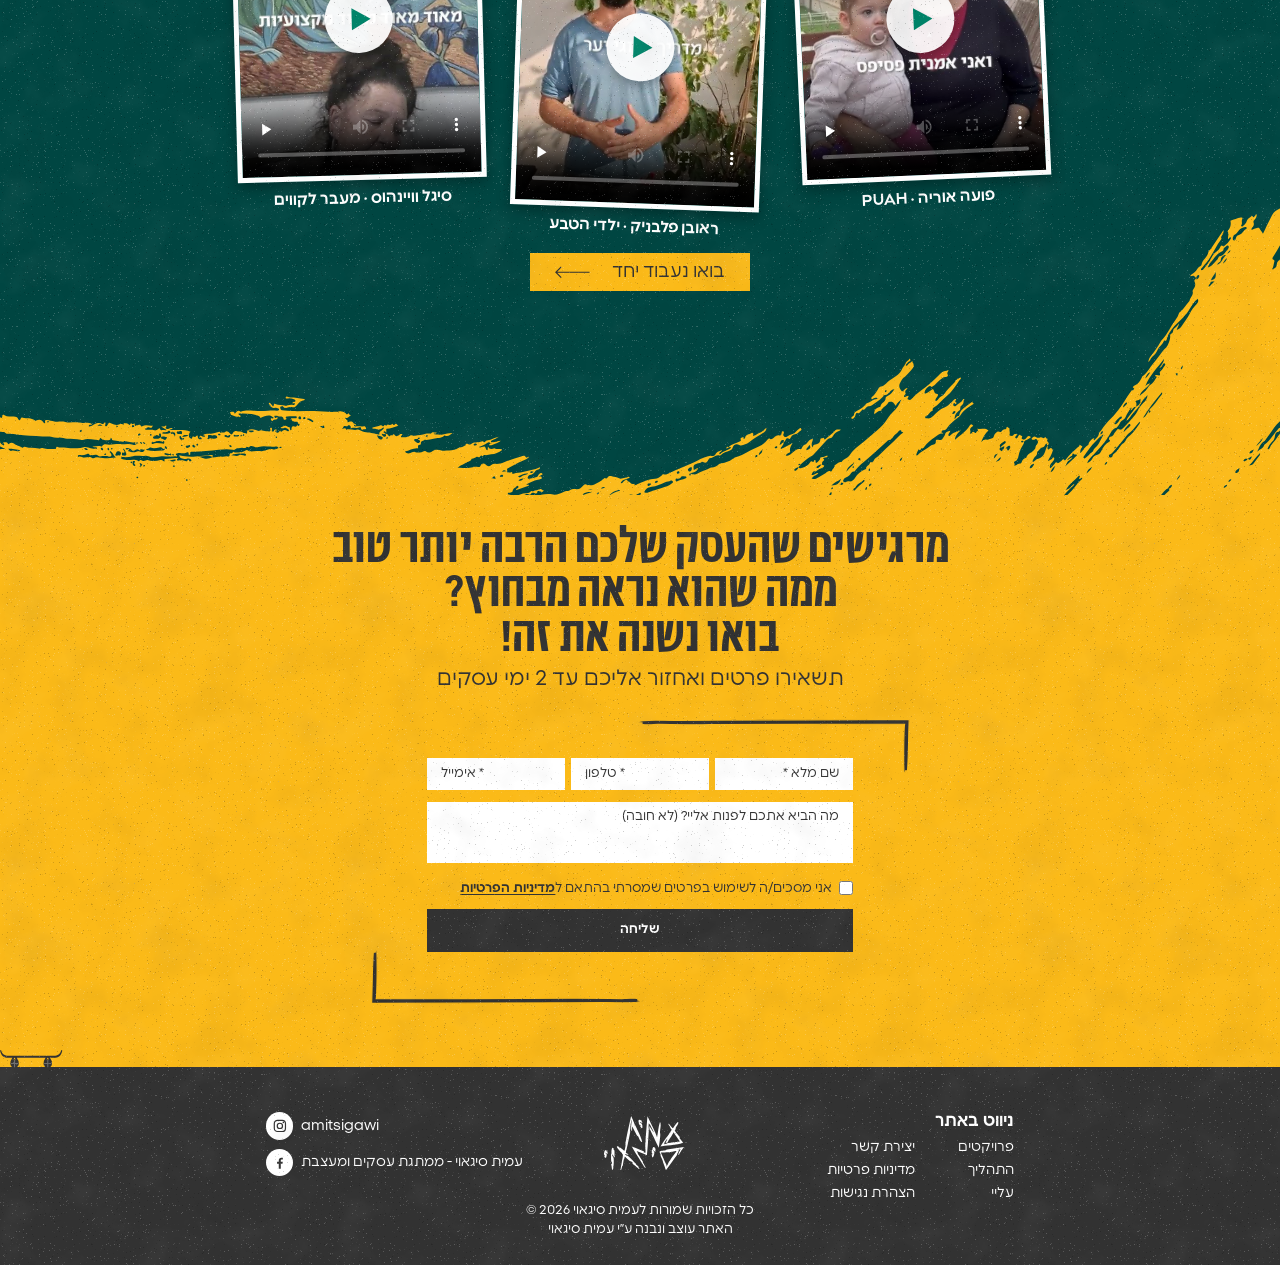
==== commit 68d5b255: "עדכון האתר מהעורך (58 קבצים)" ====
--- a/index.html
+++ b/index.html
@@ -14,11 +14,11 @@
   <link rel="icon" href="assets/logo.svg" type="image/svg+xml">
   <link rel="preload" href="fonts/Danidin-CondensedBlack.woff2" as="font" type="font/woff2" crossorigin="">
   <link rel="preload" href="fonts/Polin-Regular.woff2" as="font" type="font/woff2" crossorigin="">
-  <link rel="stylesheet" href="css/style.css?v=28">
-  <link rel="stylesheet" href="css/a11y.css?v=28">
+  <link rel="stylesheet" href="css/style.css?v=29">
+  <link rel="stylesheet" href="css/a11y.css?v=29">
   <link rel="stylesheet" href="css/edits/index.css?v=mveaypby">
   <script>document.documentElement.classList.add("js");</script>
-  <script src="js/a11y.js?v=28"></script>
+  <script src="js/a11y.js?v=29"></script>
 </head>
 <body>
 <a class="skip-link" href="#main">דילוג לתוכן הראשי</a>
@@ -53,7 +53,7 @@
     <img class="deco hero__scribble" src="assets/scribble-teal.svg" alt="" aria-hidden="true">
     <img class="deco hero__dots-l" src="assets/dots-left.jpg" alt="" aria-hidden="true">
     <img class="deco hero__dots-r" src="assets/dots-right.jpg" alt="" aria-hidden="true">
-    <img class="deco hero__star" src="assets/star-yellow.png?v=28" alt="" aria-hidden="true">
+    <img class="deco hero__star" src="assets/star-yellow.png?v=29" alt="" aria-hidden="true">
     <img class="hero__photo" src="assets/amit-hero.jpg" alt="עמית סיגאוי מחייכת עם כובע טמבל" width="940" height="918" fetchpriority="high">
     <img class="deco brush brush--hero" src="assets/brush-white.svg" alt="" aria-hidden="true">
 
@@ -76,12 +76,13 @@
       <h2 class="title title--green" id="projects-title">פרויקטים</h2>
       <p class="projects__hint">(לחצו על התמונה לפרויקט המלא)</p>
       <ul class="grid">
-        <li class="card"><a class="card__link" href="projects/naomi-gutman.html" data-project="naomi-gutman"><img src="assets/projects/naomi-gutman.jpg" alt="פלאיירים של נעמי גוטמן – ליווי והדרכה להורי פגים – במעמד שקוף ליד הפגייה" loading="lazy" width="854" height="654"><span class="card__label">מיתוג, אתר ומע' CRM | נעמי&nbsp;גוטמן</span></a></li>
-        <li class="card"><a class="card__link" href="projects/zman-yaar.html" data-project="zman-yaar"><img src="assets/projects/zman-yaar.jpg" alt="מוקאפ אתר תדמית של זמן יער על מסך מחשב" loading="lazy" width="854" height="654"><span class="card__label">מיתוג ואתר תדמית | זמן יער</span></a></li>
-        <li class="card"><a class="card__link" href="projects/rikmat.html" data-project="rikmat"><img src="assets/projects/rikmat.jpg" alt="לוגו רֹקמת מודפס על נייר" loading="lazy" width="854" height="654"><span class="card__label">מיתוג | רֹקמת</span></a></li>
-        <li class="card"><a class="card__link" href="projects/maya-shiflaski.html" data-project="maya-shiflaski"><img src="assets/projects/maya-shiflaski.jpg" alt="לוגו מיה שיפלסקי הכשרת כלבים על תיק אילוף" loading="lazy" width="854" height="654"><span class="card__label">מיתוג | מיה שיפלסקי</span></a></li>
-        <li class="card"><a class="card__link" href="projects/tenniswing.html" data-project="tenniswing"><img src="assets/projects/tenniswing.jpg" alt="לוגו TENNISWING על כדור טניס" loading="lazy" width="854" height="654"><span class="card__label">מיתוג | TENNISWING</span></a></li>
-        <li class="card"><a class="card__link" href="projects/maavar-lakavim.html" data-project="maavar-lakavim"><img src="assets/projects/maavar-lakavim.jpg" alt="לוגו מעבר לקווים על כלי מכחולים" loading="lazy" width="854" height="654"><span class="card__label">מיתוג | מעבר לקווים</span></a></li>
+        <li class="card"><a class="card__link" href="projects/naomi-gutman.html" data-project="naomi-gutman"><img src="assets/projects/naomi-gutman.jpg" alt="פלאיירים של נעמי גוטמן – ליווי והדרכה להורי פגים – במעמד שקוף ליד הפגייה" loading="lazy" width="854" height="654"><span class="card__label">מיתוג, אתר ומע' CRM | נעמי&nbsp;גוטמן</span></a><p class="card__result">מרעיון – לעסק מוכן לצאת לדרך</p></li>
+        <li class="card"><a class="card__link" href="projects/zman-yaar.html" data-project="zman-yaar"><img src="assets/projects/zman-yaar.jpg" alt="מוקאפ אתר תדמית של זמן יער על מסך מחשב" loading="lazy" width="854" height="654"><span class="card__label">מיתוג ואתר תדמית | זמן יער</span></a><p class="card__result">20 פניות כבר ביום הראשון</p></li>
+        <li class="card"><a class="card__link" href="projects/rokemet.html" data-project="rikmat"><img src="assets/projects/rikmat.jpg" alt="לוגו רֹקמת מודפס על נייר" loading="lazy" width="854" height="654"><span class="card__label">מיתוג | רֹקמת</span></a><p class="card__result">מ-1-2 ל-8-10 מטופלות בחודש</p></li>
+        <li class="tstrip" aria-label="צילומי מסך של הודעות שלקוחות שלחו לי: "נראה מדהים", "ממש מושלם", "אני אוהבת", "וואו וואו וואו", "תודה ענקית!!" ועוד"><div class="tstrip__track" aria-hidden="true"><img src="assets/testimonials/t01.jpg" alt="" loading="lazy"><img src="assets/testimonials/t02.jpg" alt="" loading="lazy"><img src="assets/testimonials/t03.jpg" alt="" loading="lazy"><img src="assets/testimonials/t04.jpg" alt="" loading="lazy"><img src="assets/testimonials/t05.jpg" alt="" loading="lazy"><img src="assets/testimonials/t06.jpg" alt="" loading="lazy"><img src="assets/testimonials/t07.jpg" alt="" loading="lazy"><img src="assets/testimonials/t08.jpg" alt="" loading="lazy"><img src="assets/testimonials/t09.jpg" alt="" loading="lazy"><img src="assets/testimonials/t10.jpg" alt="" loading="lazy"><img src="assets/testimonials/t11.jpg" alt="" loading="lazy"><img src="assets/testimonials/t12.jpg" alt="" loading="lazy"><img src="assets/testimonials/t13.jpg" alt="" loading="lazy"><img src="assets/testimonials/t14.jpg" alt="" loading="lazy"><img src="assets/testimonials/t15.jpg" alt="" loading="lazy"><img src="assets/testimonials/t16.jpg" alt="" loading="lazy"><img src="assets/testimonials/t01.jpg" alt="" loading="lazy"><img src="assets/testimonials/t02.jpg" alt="" loading="lazy"><img src="assets/testimonials/t03.jpg" alt="" loading="lazy"><img src="assets/testimonials/t04.jpg" alt="" loading="lazy"><img src="assets/testimonials/t05.jpg" alt="" loading="lazy"><img src="assets/testimonials/t06.jpg" alt="" loading="lazy"><img src="assets/testimonials/t07.jpg" alt="" loading="lazy"><img src="assets/testimonials/t08.jpg" alt="" loading="lazy"><img src="assets/testimonials/t09.jpg" alt="" loading="lazy"><img src="assets/testimonials/t10.jpg" alt="" loading="lazy"><img src="assets/testimonials/t11.jpg" alt="" loading="lazy"><img src="assets/testimonials/t12.jpg" alt="" loading="lazy"><img src="assets/testimonials/t13.jpg" alt="" loading="lazy"><img src="assets/testimonials/t14.jpg" alt="" loading="lazy"><img src="assets/testimonials/t15.jpg" alt="" loading="lazy"><img src="assets/testimonials/t16.jpg" alt="" loading="lazy"></div></li>
+        <li class="card"><a class="card__link" href="projects/maya-shipelski.html" data-project="maya-shiflaski"><img src="assets/projects/maya-shiflaski.jpg" alt="לוגו מיה שיפלסקי הכשרת כלבים על תיק אילוף" loading="lazy" width="854" height="654"><span class="card__label">מיתוג | מיה שיפלסקי</span></a><p class="card__result">מעסק מפוזר – למותג שמדבר על משמעות</p></li>
+        <li class="card"><a class="card__link" href="projects/tenniswing.html" data-project="tenniswing"><img src="assets/projects/tenniswing.jpg" alt="לוגו TENNISWING על כדור טניס" loading="lazy" width="854" height="654"><span class="card__label">מיתוג | TENNISWING</span></a><p class="card__result">מותג שבעל המועדון גאה לעמוד מאחוריו</p></li>
+        <li class="card"><a class="card__link" href="projects/meever-lakavim.html" data-project="maavar-lakavim"><img src="assets/projects/maavar-lakavim.jpg" alt="לוגו מעבר לקווים על כלי מכחולים" loading="lazy" width="854" height="654"><span class="card__label">מיתוג | מעבר לקווים</span></a><p class="card__result">זהות ראשונה לעסק שצמח מפה לאוזן</p></li>
       </ul>
     </section>
 
@@ -91,11 +92,11 @@
       <img class="deco process__shadow-1" src="assets/shadow-1.svg" alt="" aria-hidden="true">
       <img class="deco process__shadow-2" src="assets/shadow-2.svg" alt="" aria-hidden="true">
       <h2 class="title title--mint" id="process-title">איך זה עובד?</h2>
-      <p class="process__text">התהליך שלי לבניית מותג ש<strong>מושך את הלקוחות המדויקים, </strong>ולא סתם עוד תשומת לב</p>
       <div class="video">
         <img class="deco video__clip" src="assets/clip.svg" alt="" aria-hidden="true">
         <iframe src="https://www.youtube-nocookie.com/embed/n6CBfxuw24M?rel=0" title="איך זה עובד? – התהליך של עמית סיגאוי" loading="lazy" allow="accelerometer; clipboard-write; encrypted-media; gyroscope; picture-in-picture; web-share" referrerpolicy="strict-origin-when-cross-origin" allowfullscreen=""></iframe>
       </div>
+      <p class="process__text">התהליך שלי לבניית מותג ש<strong>מושך את הלקוחות המדויקים, </strong>ולא סתם עוד תשומת לב</p>
       <div class="cta-row">
         <a class="btn" href="#contact">
           <span>בואו נעבוד יחד</span>
@@ -287,8 +288,8 @@
 
 </div>
 
-<script src="js/config.js?v=28"></script>
-<script src="js/main.js?v=28"></script>
+<script src="js/config.js?v=29"></script>
+<script src="js/main.js?v=29"></script>
 
 
 </body></html>
--- a/css/style.css
+++ b/css/style.css
@@ -1094,4 +1094,37 @@
 .hero__dots-l {
   -webkit-mask-image: radial-gradient(ellipse 100% 100% at 0 50%, #000 35%, transparent 75%);
           mask-image: radial-gradient(ellipse 100% 100% at 0 50%, #000 35%, transparent 75%);
-}+}
+/* =========================================================
+   סבב 4 – סרטונים גדולים עם כפתור Play, פס המלצות, תוצאה בכרטיס
+   ========================================================= */
+/* כפתור Play גדול על כל סרטון – שיהיה ברור שזה סרטון */
+.vwrap { position: relative; width: 100%; height: 100%; }
+.vwrap video { display: block; }
+.vplay { position: absolute; inset: 0; margin: auto; z-index: 3; width: calc(var(--u) * 74); height: calc(var(--u) * 74); border: 0; border-radius: 50%; background: rgba(255,255,255,.93); box-shadow: 0 calc(var(--u) * 6) calc(var(--u) * 20) rgba(0,0,0,.3); cursor: pointer; display: grid; place-items: center; transition: transform .3s cubic-bezier(.3,1.6,.5,1), opacity .25s; }
+.vplay::after { content: ""; border-style: solid; border-width: calc(var(--u) * 13) 0 calc(var(--u) * 13) calc(var(--u) * 21); border-color: transparent transparent transparent var(--green); margin-left: calc(var(--u) * 6); }
+.vplay:hover, .vplay:focus-visible { transform: scale(1.1) rotate(-6deg); }
+.vwrap.is-playing .vplay { opacity: 0; pointer-events: none; }
+@media (min-width: 1200px) { .vplay { width: calc(var(--u) * 120); height: calc(var(--u) * 120); } .vplay::after { border-width: calc(var(--u) * 21) 0 calc(var(--u) * 21) calc(var(--u) * 34); margin-left: calc(var(--u) * 10); } }
+
+/* סרטוני ההמלצות בדף הבית – גדולים יותר במחשב ובלפטופ */
+@media (min-width: 768px) { .reel { flex-basis: calc(var(--u) * 290); } }
+@media (min-width: 1200px) { .reel { flex-basis: calc(var(--u) * 440); } .reels__track { gap: calc(var(--u) * 56); } }
+
+/* מה הפרויקט פתר / השיג – מתחת לכל כרטיס */
+.card__result { margin-top: calc(var(--u) * 8); text-align: center; font-weight: 600; font-size: calc(var(--ft) * 14); line-height: 1.25; }
+@media (min-width: 768px) { .card__result { font-size: calc(var(--ft) * 16); } }
+@media (min-width: 1200px) { .card__result { margin-top: calc(var(--u) * 14); font-size: calc(var(--ft) * 22); } }
+
+/* פס המלצות שזז בין שורות הפרויקטים */
+.tstrip { grid-column: 1 / -1; overflow: hidden; margin: calc(var(--u) * 6) calc(var(--u) * -20); padding: calc(var(--u) * 14) 0; list-style: none; }
+.tstrip__track { display: flex; align-items: center; gap: calc(var(--u) * 18); width: max-content; animation: tstrip 70s linear infinite; }
+.tstrip:hover .tstrip__track, .tstrip:focus-within .tstrip__track { animation-play-state: paused; }
+.tstrip img { display: block; height: calc(var(--u) * 70); width: auto; max-width: none; background: #fff; padding: calc(var(--u) * 4); border-radius: calc(var(--u) * 8); box-shadow: 0 calc(var(--u) * 6) calc(var(--u) * 16) rgba(0,0,0,.12); rotate: -1.5deg; }
+.tstrip img:nth-child(even) { rotate: 1.5deg; }
+.tstrip img.is-tall { height: calc(var(--u) * 110); }
+@keyframes tstrip { from { transform: translateX(0); } to { transform: translateX(50%); } }
+@media (min-width: 768px) { .tstrip { margin-inline: calc(var(--u) * -40); } .tstrip img { height: calc(var(--u) * 80); } .tstrip img.is-tall { height: calc(var(--u) * 130); } }
+@media (min-width: 1200px) { .tstrip { margin: calc(var(--u) * 20) 0; padding: calc(var(--u) * 24) 0; } .tstrip__track { gap: calc(var(--u) * 30); } .tstrip img { height: calc(var(--u) * 110); } .tstrip img.is-tall { height: calc(var(--u) * 190); } }
+@media (prefers-reduced-motion: reduce) { .tstrip { overflow-x: auto; } .tstrip__track { animation: none; } }
+html.a11y-still .tstrip { overflow-x: auto; } html.a11y-still .tstrip__track { animation: none !important; }
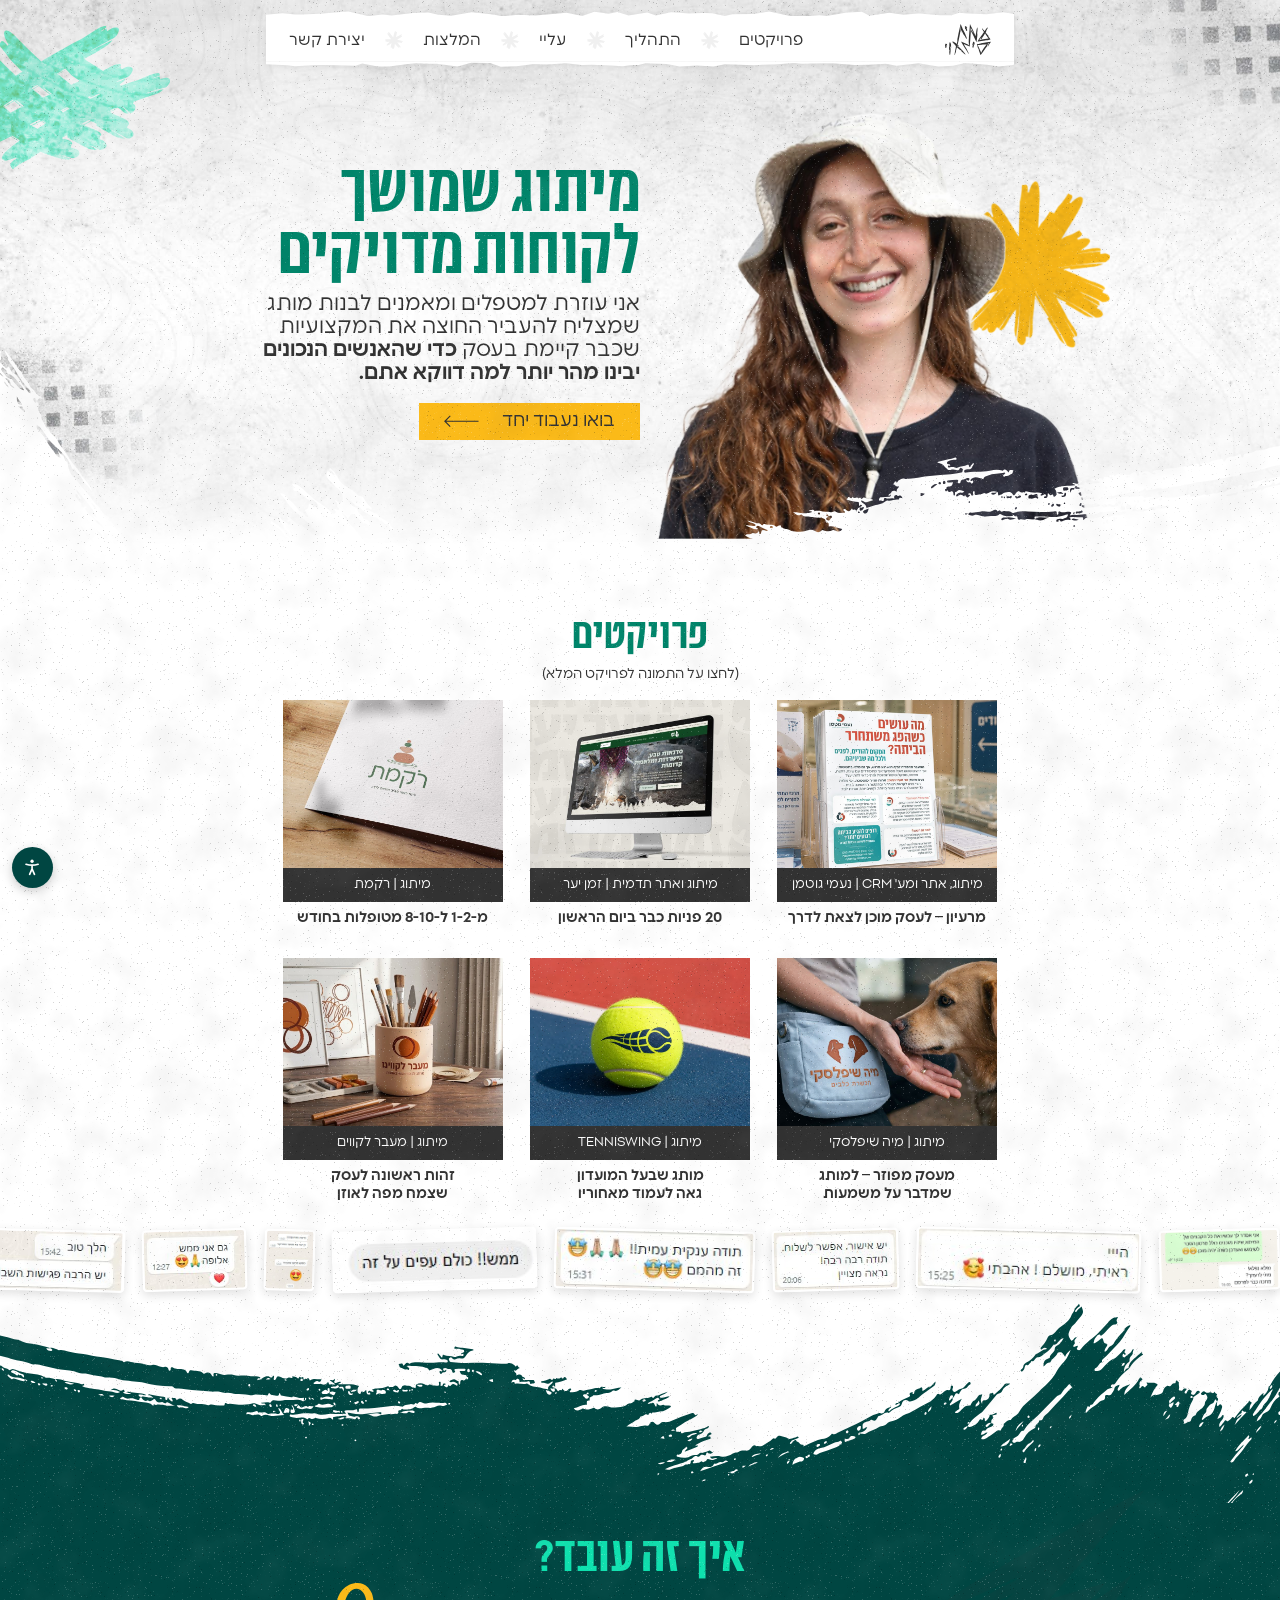
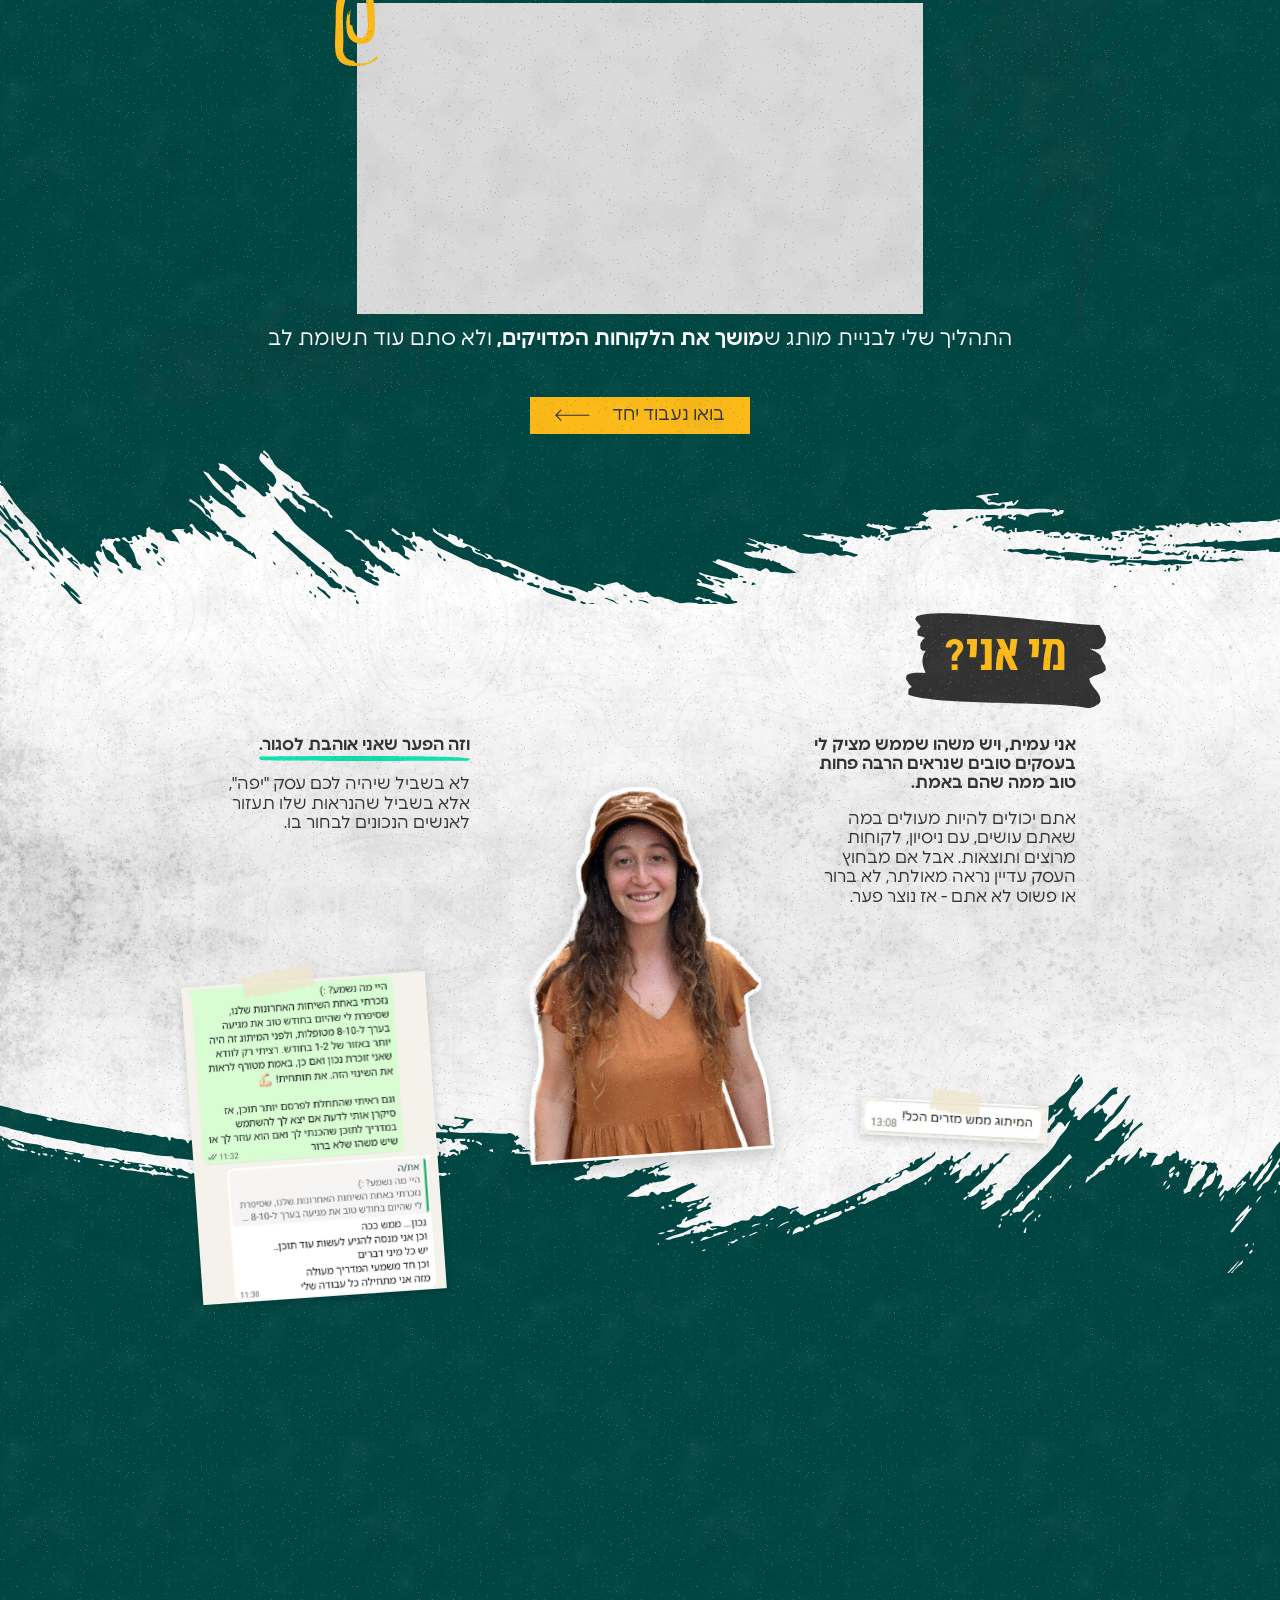
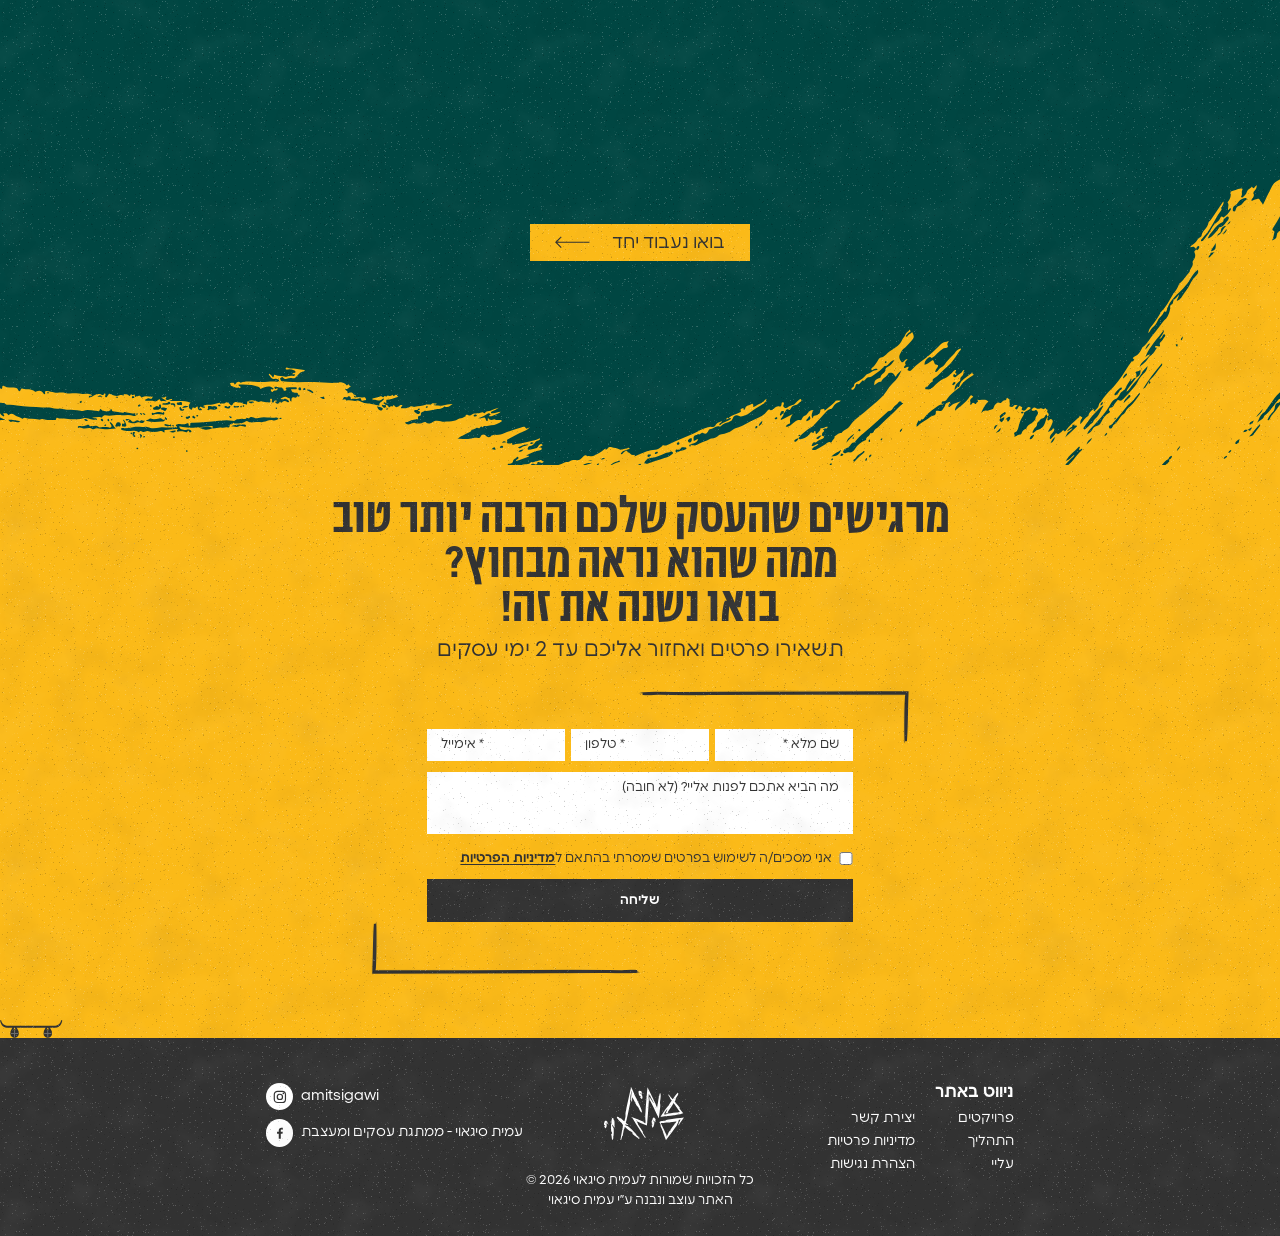
==== commit e3383ce8: "עדכון האתר מהעורך (11 קבצים)" ====
--- a/index.html
+++ b/index.html
@@ -14,11 +14,11 @@
   <link rel="icon" href="assets/logo.svg" type="image/svg+xml">
   <link rel="preload" href="fonts/Danidin-CondensedBlack.woff2" as="font" type="font/woff2" crossorigin="">
   <link rel="preload" href="fonts/Polin-Regular.woff2" as="font" type="font/woff2" crossorigin="">
-  <link rel="stylesheet" href="css/style.css?v=29">
-  <link rel="stylesheet" href="css/a11y.css?v=29">
+  <link rel="stylesheet" href="css/style.css?v=30">
+  <link rel="stylesheet" href="css/a11y.css?v=30">
   <link rel="stylesheet" href="css/edits/index.css?v=mveaypby">
   <script>document.documentElement.classList.add("js");</script>
-  <script src="js/a11y.js?v=29"></script>
+  <script src="js/a11y.js?v=30"></script>
 </head>
 <body>
 <a class="skip-link" href="#main">דילוג לתוכן הראשי</a>
@@ -53,7 +53,7 @@
     <img class="deco hero__scribble" src="assets/scribble-teal.svg" alt="" aria-hidden="true">
     <img class="deco hero__dots-l" src="assets/dots-left.jpg" alt="" aria-hidden="true">
     <img class="deco hero__dots-r" src="assets/dots-right.jpg" alt="" aria-hidden="true">
-    <img class="deco hero__star" src="assets/star-yellow.png?v=29" alt="" aria-hidden="true">
+    <img class="deco hero__star" src="assets/star-yellow.png?v=30" alt="" aria-hidden="true">
     <img class="hero__photo" src="assets/amit-hero.jpg" alt="עמית סיגאוי מחייכת עם כובע טמבל" width="940" height="918" fetchpriority="high">
     <img class="deco brush brush--hero" src="assets/brush-white.svg" alt="" aria-hidden="true">
 
@@ -78,12 +78,12 @@
       <ul class="grid">
         <li class="card"><a class="card__link" href="projects/naomi-gutman.html" data-project="naomi-gutman"><img src="assets/projects/naomi-gutman.jpg" alt="פלאיירים של נעמי גוטמן – ליווי והדרכה להורי פגים – במעמד שקוף ליד הפגייה" loading="lazy" width="854" height="654"><span class="card__label">מיתוג, אתר ומע' CRM | נעמי&nbsp;גוטמן</span></a><p class="card__result">מרעיון – לעסק מוכן לצאת לדרך</p></li>
         <li class="card"><a class="card__link" href="projects/zman-yaar.html" data-project="zman-yaar"><img src="assets/projects/zman-yaar.jpg" alt="מוקאפ אתר תדמית של זמן יער על מסך מחשב" loading="lazy" width="854" height="654"><span class="card__label">מיתוג ואתר תדמית | זמן יער</span></a><p class="card__result">20 פניות כבר ביום הראשון</p></li>
-        <li class="card"><a class="card__link" href="projects/rokemet.html" data-project="rikmat"><img src="assets/projects/rikmat.jpg" alt="לוגו רֹקמת מודפס על נייר" loading="lazy" width="854" height="654"><span class="card__label">מיתוג | רֹקמת</span></a><p class="card__result">מ-1-2 ל-8-10 מטופלות בחודש</p></li>
-        <li class="tstrip" aria-label="צילומי מסך של הודעות שלקוחות שלחו לי: "נראה מדהים", "ממש מושלם", "אני אוהבת", "וואו וואו וואו", "תודה ענקית!!" ועוד"><div class="tstrip__track" aria-hidden="true"><img src="assets/testimonials/t01.jpg" alt="" loading="lazy"><img src="assets/testimonials/t02.jpg" alt="" loading="lazy"><img src="assets/testimonials/t03.jpg" alt="" loading="lazy"><img src="assets/testimonials/t04.jpg" alt="" loading="lazy"><img src="assets/testimonials/t05.jpg" alt="" loading="lazy"><img src="assets/testimonials/t06.jpg" alt="" loading="lazy"><img src="assets/testimonials/t07.jpg" alt="" loading="lazy"><img src="assets/testimonials/t08.jpg" alt="" loading="lazy"><img src="assets/testimonials/t09.jpg" alt="" loading="lazy"><img src="assets/testimonials/t10.jpg" alt="" loading="lazy"><img src="assets/testimonials/t11.jpg" alt="" loading="lazy"><img src="assets/testimonials/t12.jpg" alt="" loading="lazy"><img src="assets/testimonials/t13.jpg" alt="" loading="lazy"><img src="assets/testimonials/t14.jpg" alt="" loading="lazy"><img src="assets/testimonials/t15.jpg" alt="" loading="lazy"><img src="assets/testimonials/t16.jpg" alt="" loading="lazy"><img src="assets/testimonials/t01.jpg" alt="" loading="lazy"><img src="assets/testimonials/t02.jpg" alt="" loading="lazy"><img src="assets/testimonials/t03.jpg" alt="" loading="lazy"><img src="assets/testimonials/t04.jpg" alt="" loading="lazy"><img src="assets/testimonials/t05.jpg" alt="" loading="lazy"><img src="assets/testimonials/t06.jpg" alt="" loading="lazy"><img src="assets/testimonials/t07.jpg" alt="" loading="lazy"><img src="assets/testimonials/t08.jpg" alt="" loading="lazy"><img src="assets/testimonials/t09.jpg" alt="" loading="lazy"><img src="assets/testimonials/t10.jpg" alt="" loading="lazy"><img src="assets/testimonials/t11.jpg" alt="" loading="lazy"><img src="assets/testimonials/t12.jpg" alt="" loading="lazy"><img src="assets/testimonials/t13.jpg" alt="" loading="lazy"><img src="assets/testimonials/t14.jpg" alt="" loading="lazy"><img src="assets/testimonials/t15.jpg" alt="" loading="lazy"><img src="assets/testimonials/t16.jpg" alt="" loading="lazy"></div></li>
+        <li class="card"><a class="card__link" href="projects/rokemet.html" data-project="rikmat"><img src="assets/projects/rikmat.jpg" alt="לוגו רֹקמת מודפס על נייר" loading="lazy" width="854" height="654"><span class="card__label">מיתוג | רֹקמת</span></a><p class="card__result">מ-1-2 ל-8-10 מטופלות בחודש</p></li>
         <li class="card"><a class="card__link" href="projects/maya-shipelski.html" data-project="maya-shiflaski"><img src="assets/projects/maya-shiflaski.jpg" alt="לוגו מיה שיפלסקי הכשרת כלבים על תיק אילוף" loading="lazy" width="854" height="654"><span class="card__label">מיתוג | מיה שיפלסקי</span></a><p class="card__result">מעסק מפוזר – למותג שמדבר על משמעות</p></li>
         <li class="card"><a class="card__link" href="projects/tenniswing.html" data-project="tenniswing"><img src="assets/projects/tenniswing.jpg" alt="לוגו TENNISWING על כדור טניס" loading="lazy" width="854" height="654"><span class="card__label">מיתוג | TENNISWING</span></a><p class="card__result">מותג שבעל המועדון גאה לעמוד מאחוריו</p></li>
         <li class="card"><a class="card__link" href="projects/meever-lakavim.html" data-project="maavar-lakavim"><img src="assets/projects/maavar-lakavim.jpg" alt="לוגו מעבר לקווים על כלי מכחולים" loading="lazy" width="854" height="654"><span class="card__label">מיתוג | מעבר לקווים</span></a><p class="card__result">זהות ראשונה לעסק שצמח מפה לאוזן</p></li>
-      </ul>
+      </ul>
+      <div class="tstrip" role="img" aria-label="צילומי מסך של הודעות שלקוחות שלחו לי: "נראה מדהים", "ממש מושלם", "אני אוהבת", "וואו וואו וואו", "תודה ענקית!!" ועוד"><div class="tstrip__track" aria-hidden="true"><img src="assets/testimonials/t01.jpg" alt="" loading="lazy"><img src="assets/testimonials/t02.jpg" alt="" loading="lazy"><img src="assets/testimonials/t03.jpg" alt="" loading="lazy"><img src="assets/testimonials/t04.jpg" alt="" loading="lazy"><img src="assets/testimonials/t05.jpg" alt="" loading="lazy"><img src="assets/testimonials/t06.jpg" alt="" loading="lazy"><img src="assets/testimonials/t07.jpg" alt="" loading="lazy"><img src="assets/testimonials/t08.jpg" alt="" loading="lazy"><img src="assets/testimonials/t09.jpg" alt="" loading="lazy"><img src="assets/testimonials/t10.jpg" alt="" loading="lazy"><img src="assets/testimonials/t11.jpg" alt="" loading="lazy"><img src="assets/testimonials/t12.jpg" alt="" loading="lazy"><img src="assets/testimonials/t13.jpg" alt="" loading="lazy"><img src="assets/testimonials/t14.jpg" alt="" loading="lazy"><img src="assets/testimonials/t15.jpg" alt="" loading="lazy"><img src="assets/testimonials/t16.jpg" alt="" loading="lazy"><img src="assets/testimonials/t01.jpg" alt="" loading="lazy"><img src="assets/testimonials/t02.jpg" alt="" loading="lazy"><img src="assets/testimonials/t03.jpg" alt="" loading="lazy"><img src="assets/testimonials/t04.jpg" alt="" loading="lazy"><img src="assets/testimonials/t05.jpg" alt="" loading="lazy"><img src="assets/testimonials/t06.jpg" alt="" loading="lazy"><img src="assets/testimonials/t07.jpg" alt="" loading="lazy"><img src="assets/testimonials/t08.jpg" alt="" loading="lazy"><img src="assets/testimonials/t09.jpg" alt="" loading="lazy"><img src="assets/testimonials/t10.jpg" alt="" loading="lazy"><img src="assets/testimonials/t11.jpg" alt="" loading="lazy"><img src="assets/testimonials/t12.jpg" alt="" loading="lazy"><img src="assets/testimonials/t13.jpg" alt="" loading="lazy"><img src="assets/testimonials/t14.jpg" alt="" loading="lazy"><img src="assets/testimonials/t15.jpg" alt="" loading="lazy"><img src="assets/testimonials/t16.jpg" alt="" loading="lazy"></div></div>
     </section>
 
     <!-- ===== PROCESS ===== -->
@@ -288,8 +288,8 @@
 
 </div>
 
-<script src="js/config.js?v=29"></script>
-<script src="js/main.js?v=29"></script>
+<script src="js/config.js?v=30"></script>
+<script src="js/main.js?v=30"></script>
 
 
 </body></html>
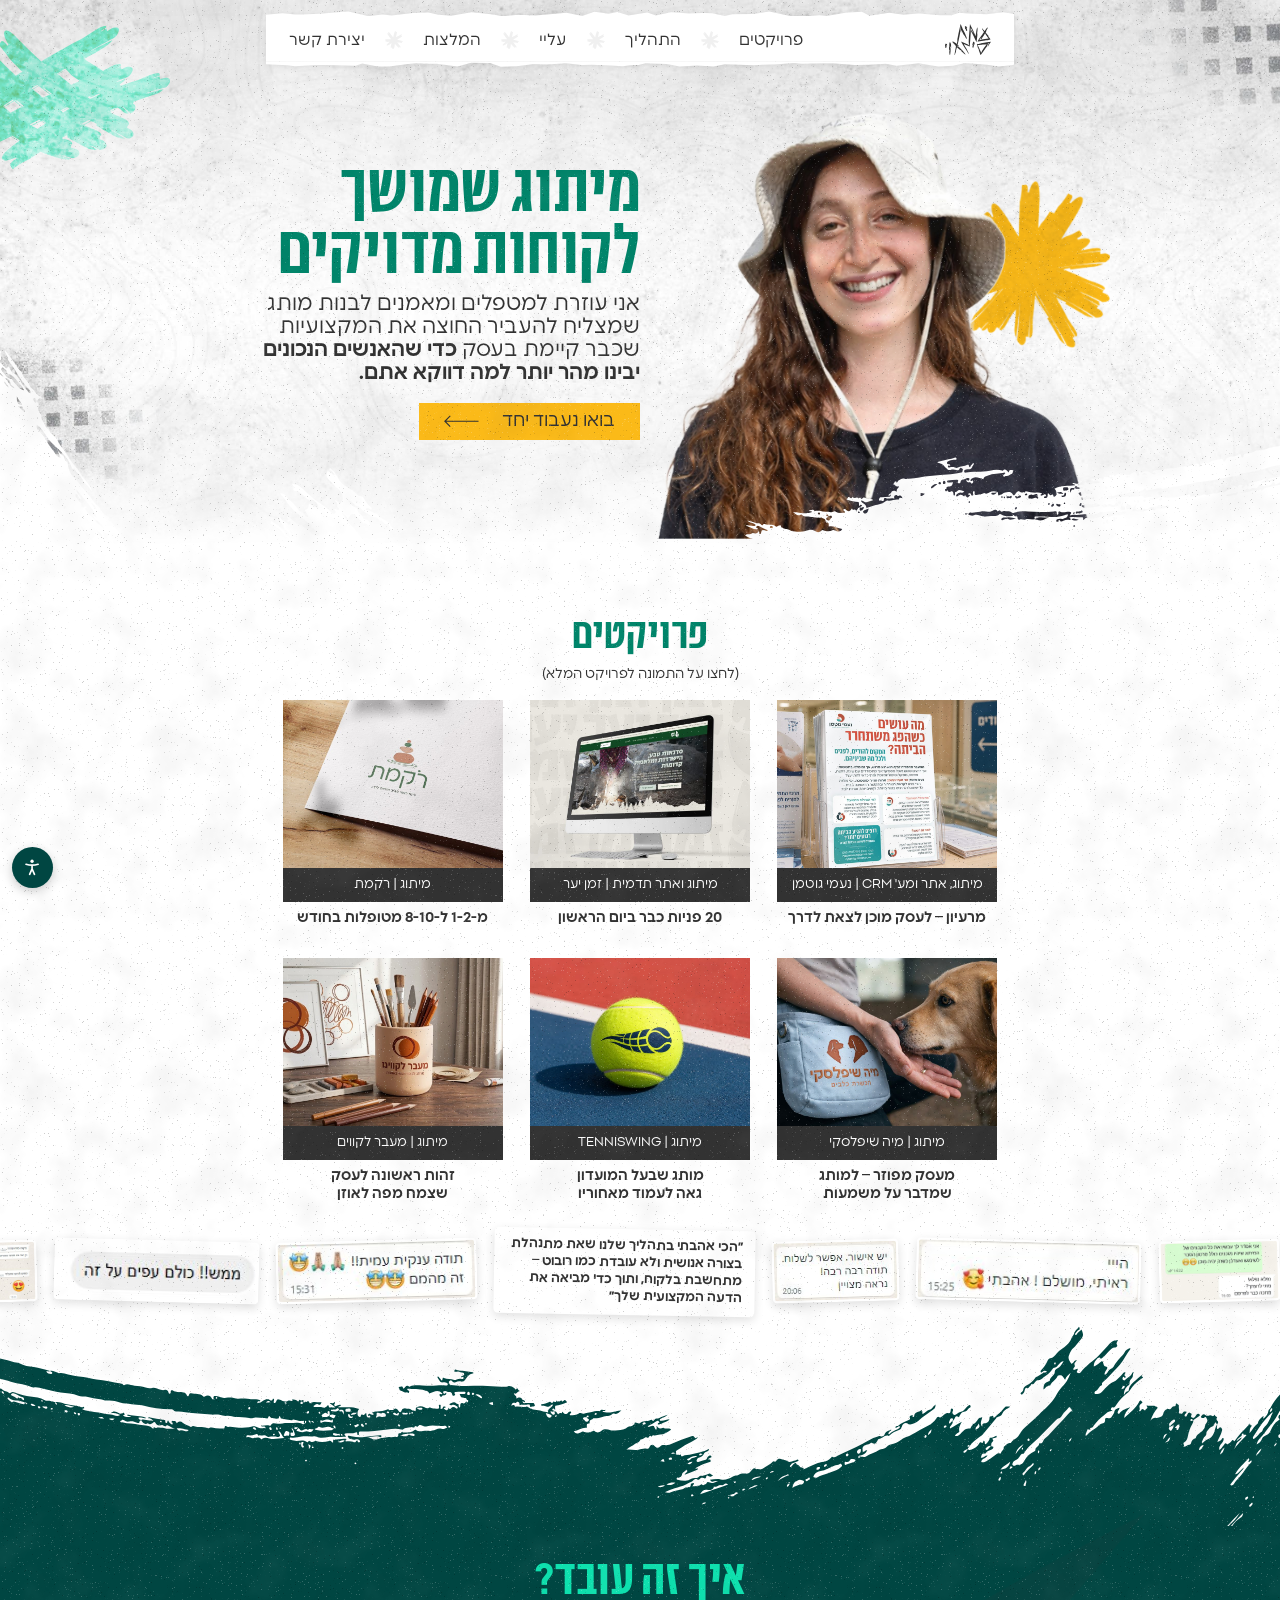
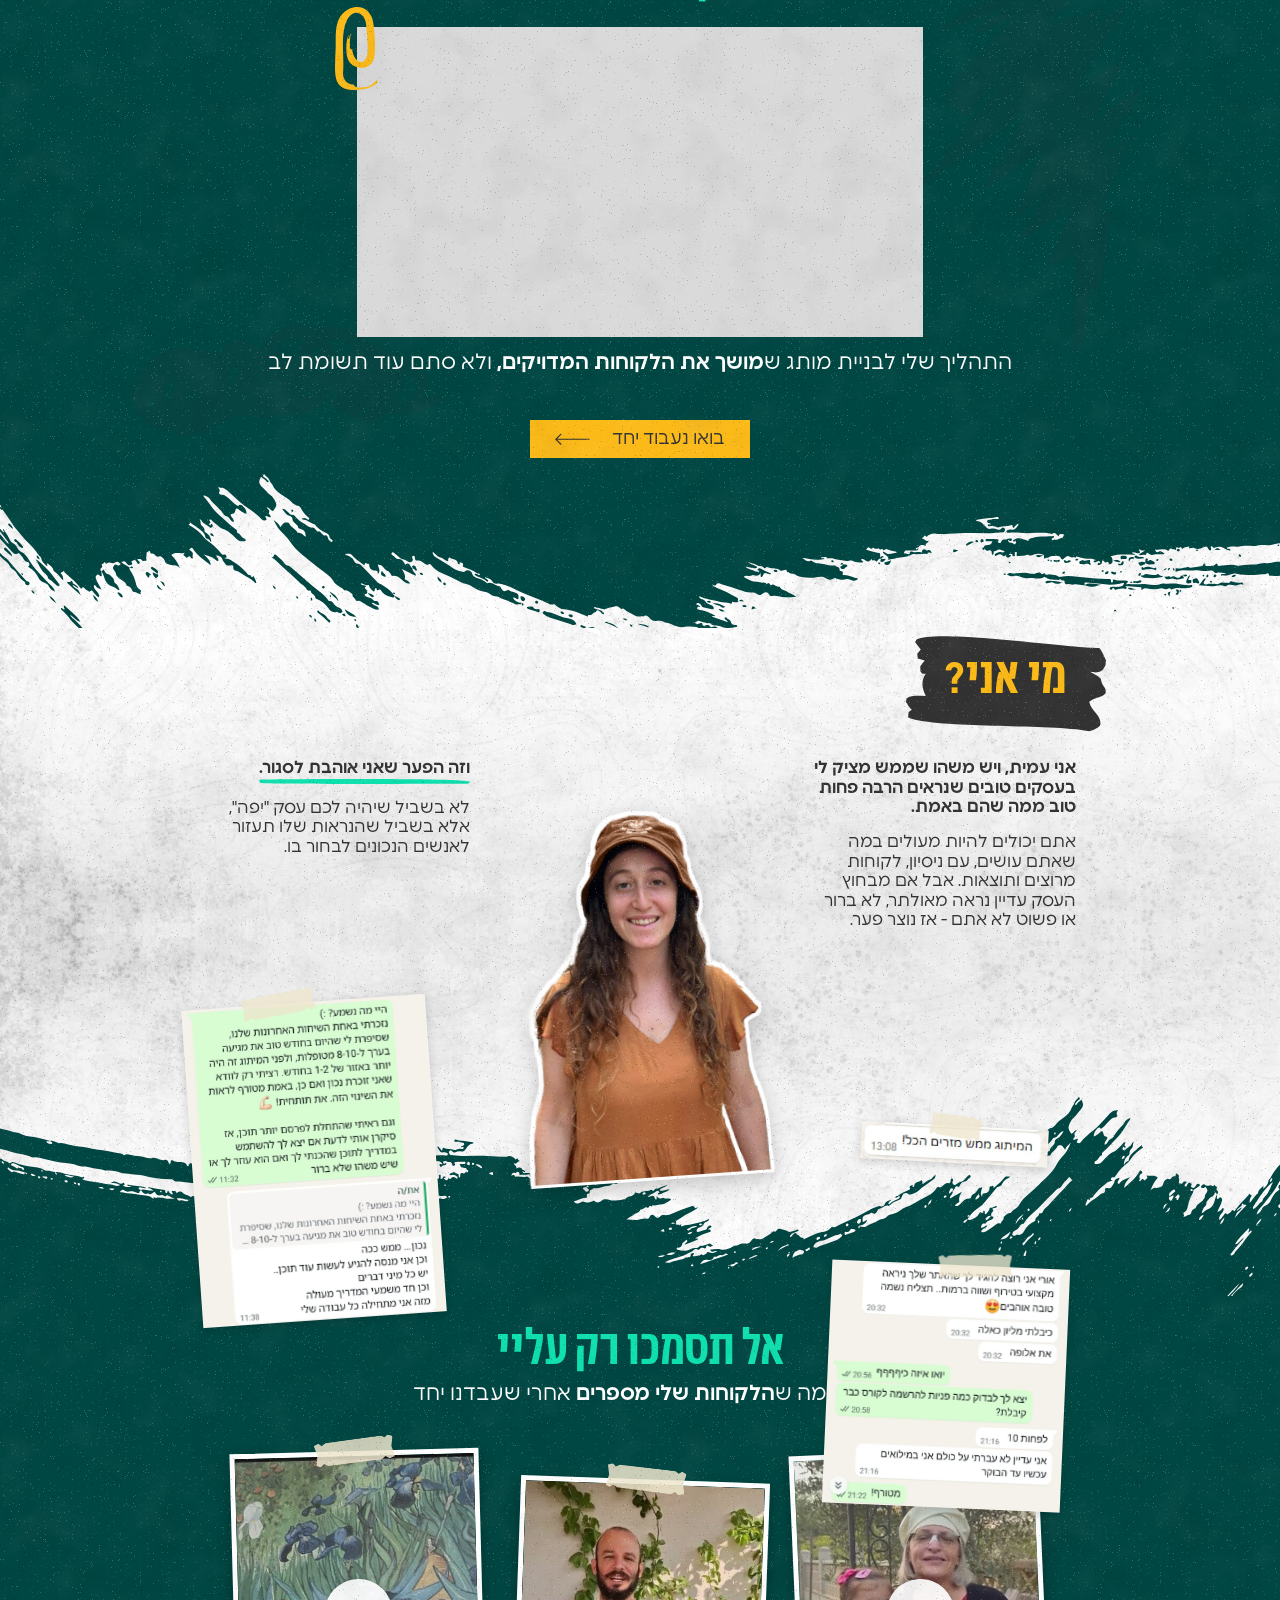
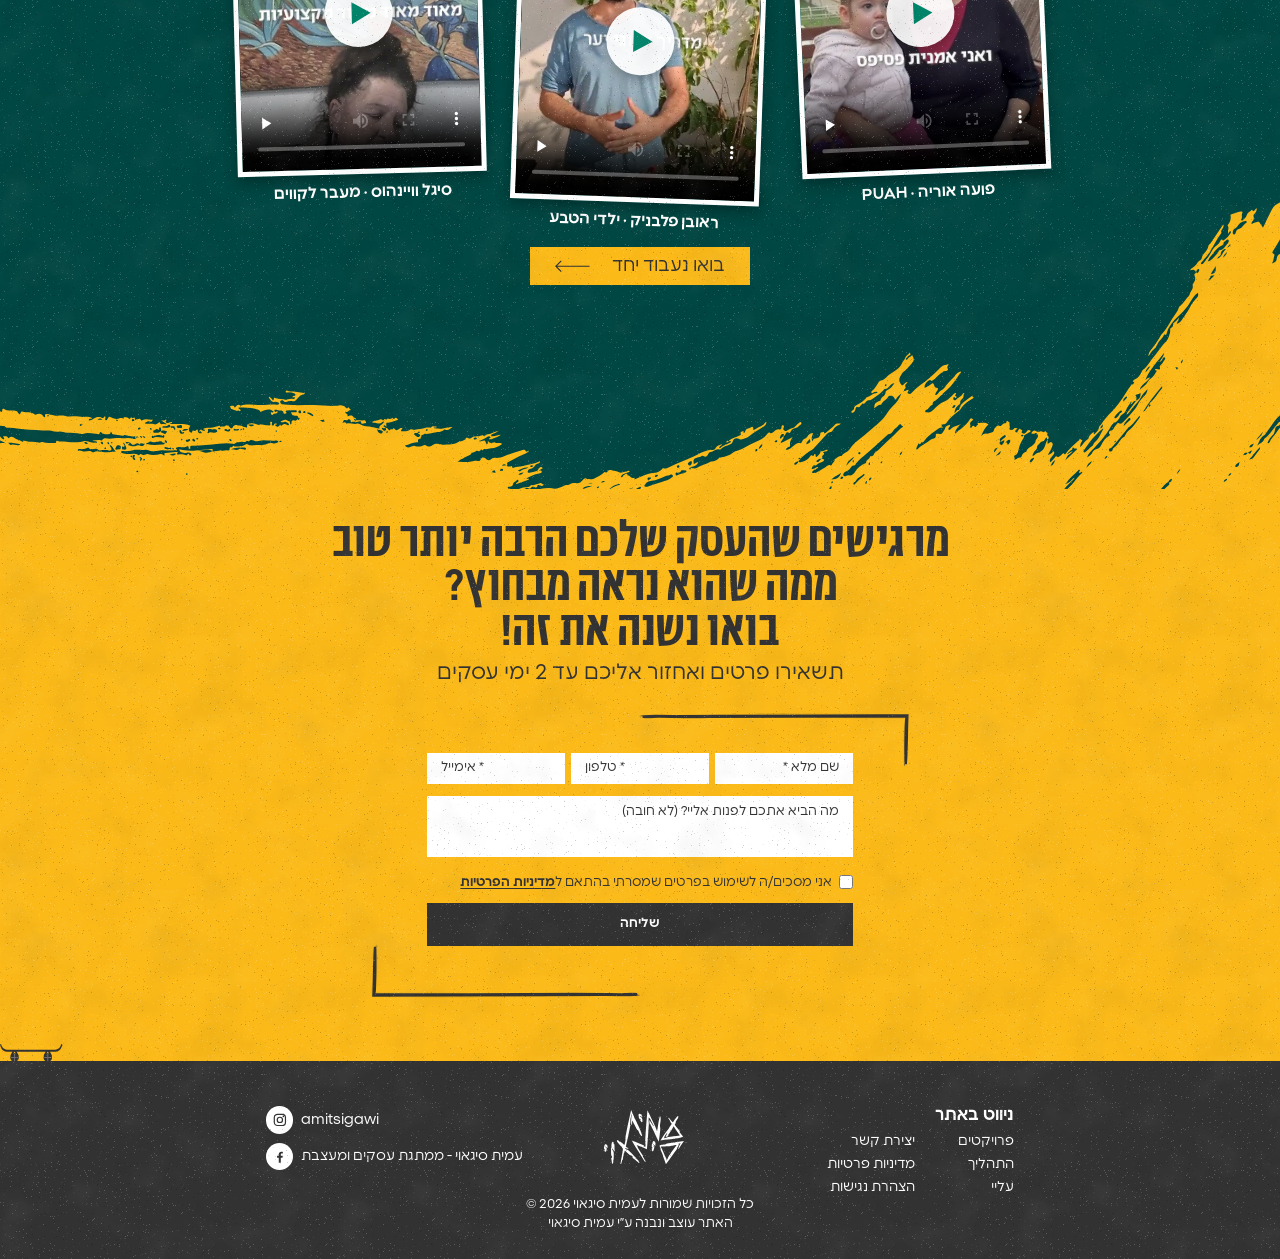
==== commit ffb633ba: "עדכון האתר מהעורך (18 קבצים)" ====
--- a/index.html
+++ b/index.html
@@ -14,11 +14,11 @@
   <link rel="icon" href="assets/logo.svg" type="image/svg+xml">
   <link rel="preload" href="fonts/Danidin-CondensedBlack.woff2" as="font" type="font/woff2" crossorigin="">
   <link rel="preload" href="fonts/Polin-Regular.woff2" as="font" type="font/woff2" crossorigin="">
-  <link rel="stylesheet" href="css/style.css?v=30">
-  <link rel="stylesheet" href="css/a11y.css?v=30">
+  <link rel="stylesheet" href="css/style.css?v=31">
+  <link rel="stylesheet" href="css/a11y.css?v=31">
   <link rel="stylesheet" href="css/edits/index.css?v=mveaypby">
   <script>document.documentElement.classList.add("js");</script>
-  <script src="js/a11y.js?v=30"></script>
+  <script src="js/a11y.js?v=31"></script>
 </head>
 <body>
 <a class="skip-link" href="#main">דילוג לתוכן הראשי</a>
@@ -53,7 +53,7 @@
     <img class="deco hero__scribble" src="assets/scribble-teal.svg" alt="" aria-hidden="true">
     <img class="deco hero__dots-l" src="assets/dots-left.jpg" alt="" aria-hidden="true">
     <img class="deco hero__dots-r" src="assets/dots-right.jpg" alt="" aria-hidden="true">
-    <img class="deco hero__star" src="assets/star-yellow.png?v=30" alt="" aria-hidden="true">
+    <img class="deco hero__star" src="assets/star-yellow.png?v=31" alt="" aria-hidden="true">
     <img class="hero__photo" src="assets/amit-hero.jpg" alt="עמית סיגאוי מחייכת עם כובע טמבל" width="940" height="918" fetchpriority="high">
     <img class="deco brush brush--hero" src="assets/brush-white.svg" alt="" aria-hidden="true">
 
@@ -83,7 +83,7 @@
         <li class="card"><a class="card__link" href="projects/tenniswing.html" data-project="tenniswing"><img src="assets/projects/tenniswing.jpg" alt="לוגו TENNISWING על כדור טניס" loading="lazy" width="854" height="654"><span class="card__label">מיתוג | TENNISWING</span></a><p class="card__result">מותג שבעל המועדון גאה לעמוד מאחוריו</p></li>
         <li class="card"><a class="card__link" href="projects/meever-lakavim.html" data-project="maavar-lakavim"><img src="assets/projects/maavar-lakavim.jpg" alt="לוגו מעבר לקווים על כלי מכחולים" loading="lazy" width="854" height="654"><span class="card__label">מיתוג | מעבר לקווים</span></a><p class="card__result">זהות ראשונה לעסק שצמח מפה לאוזן</p></li>
       </ul>
-      <div class="tstrip" role="img" aria-label="צילומי מסך של הודעות שלקוחות שלחו לי: "נראה מדהים", "ממש מושלם", "אני אוהבת", "וואו וואו וואו", "תודה ענקית!!" ועוד"><div class="tstrip__track" aria-hidden="true"><img src="assets/testimonials/t01.jpg" alt="" loading="lazy"><img src="assets/testimonials/t02.jpg" alt="" loading="lazy"><img src="assets/testimonials/t03.jpg" alt="" loading="lazy"><img src="assets/testimonials/t04.jpg" alt="" loading="lazy"><img src="assets/testimonials/t05.jpg" alt="" loading="lazy"><img src="assets/testimonials/t06.jpg" alt="" loading="lazy"><img src="assets/testimonials/t07.jpg" alt="" loading="lazy"><img src="assets/testimonials/t08.jpg" alt="" loading="lazy"><img src="assets/testimonials/t09.jpg" alt="" loading="lazy"><img src="assets/testimonials/t10.jpg" alt="" loading="lazy"><img src="assets/testimonials/t11.jpg" alt="" loading="lazy"><img src="assets/testimonials/t12.jpg" alt="" loading="lazy"><img src="assets/testimonials/t13.jpg" alt="" loading="lazy"><img src="assets/testimonials/t14.jpg" alt="" loading="lazy"><img src="assets/testimonials/t15.jpg" alt="" loading="lazy"><img src="assets/testimonials/t16.jpg" alt="" loading="lazy"><img src="assets/testimonials/t01.jpg" alt="" loading="lazy"><img src="assets/testimonials/t02.jpg" alt="" loading="lazy"><img src="assets/testimonials/t03.jpg" alt="" loading="lazy"><img src="assets/testimonials/t04.jpg" alt="" loading="lazy"><img src="assets/testimonials/t05.jpg" alt="" loading="lazy"><img src="assets/testimonials/t06.jpg" alt="" loading="lazy"><img src="assets/testimonials/t07.jpg" alt="" loading="lazy"><img src="assets/testimonials/t08.jpg" alt="" loading="lazy"><img src="assets/testimonials/t09.jpg" alt="" loading="lazy"><img src="assets/testimonials/t10.jpg" alt="" loading="lazy"><img src="assets/testimonials/t11.jpg" alt="" loading="lazy"><img src="assets/testimonials/t12.jpg" alt="" loading="lazy"><img src="assets/testimonials/t13.jpg" alt="" loading="lazy"><img src="assets/testimonials/t14.jpg" alt="" loading="lazy"><img src="assets/testimonials/t15.jpg" alt="" loading="lazy"><img src="assets/testimonials/t16.jpg" alt="" loading="lazy"></div></div>
+      <div class="tstrip" role="img" aria-label="צילומי מסך של הודעות שלקוחות שלחו לי: "נראה מדהים", "ממש מושלם", "אני אוהבת", "וואו וואו וואו", "תודה ענקית!!" ועוד"><div class="tstrip__track" aria-hidden="true"><img src="assets/testimonials/t01.jpg" alt="" loading="lazy"><img src="assets/testimonials/t02.jpg" alt="" loading="lazy"><img src="assets/testimonials/t03.jpg" alt="" loading="lazy"><span class="tstrip__q">״הכי אהבתי בתהליך שלנו שאת מתנהלת בצורה אנושית ולא עובדת כמו רובוט – מתחשבת בלקוח, ותוך כדי מביאה את הדעה המקצועית שלך״</span><img src="assets/testimonials/t04.jpg" alt="" loading="lazy"><img src="assets/testimonials/t05.jpg" alt="" loading="lazy"><img src="assets/testimonials/t06.jpg" alt="" loading="lazy"><img src="assets/testimonials/t07.jpg" alt="" loading="lazy"><img src="assets/testimonials/t08.jpg" alt="" loading="lazy"><span class="tstrip__q">״הכי אהבתי שמההתחלה עשית מאמצים כדי להבין את המהות לעומק ולדייק אותו״</span><img src="assets/testimonials/t09.jpg" alt="" loading="lazy"><img src="assets/testimonials/t10.jpg" alt="" loading="lazy"><img src="assets/testimonials/t11.jpg" alt="" loading="lazy"><img src="assets/testimonials/t12.jpg" alt="" loading="lazy"><img src="assets/testimonials/t13.jpg" alt="" loading="lazy"><span class="tstrip__q">״אהבתי את צורת העבודה שלך, הירידה לפרטים הקטנים, הרצון להבין כל פרט ופרט כדי לשלב אותו בלוגו״</span><img src="assets/testimonials/t14.jpg" alt="" loading="lazy"><img src="assets/testimonials/t15.jpg" alt="" loading="lazy"><img src="assets/testimonials/t16.jpg" alt="" loading="lazy"><img src="assets/testimonials/t01.jpg" alt="" loading="lazy"><img src="assets/testimonials/t02.jpg" alt="" loading="lazy"><img src="assets/testimonials/t03.jpg" alt="" loading="lazy"><span class="tstrip__q">״הכי אהבתי בתהליך שלנו שאת מתנהלת בצורה אנושית ולא עובדת כמו רובוט – מתחשבת בלקוח, ותוך כדי מביאה את הדעה המקצועית שלך״</span><img src="assets/testimonials/t04.jpg" alt="" loading="lazy"><img src="assets/testimonials/t05.jpg" alt="" loading="lazy"><img src="assets/testimonials/t06.jpg" alt="" loading="lazy"><img src="assets/testimonials/t07.jpg" alt="" loading="lazy"><img src="assets/testimonials/t08.jpg" alt="" loading="lazy"><span class="tstrip__q">״הכי אהבתי שמההתחלה עשית מאמצים כדי להבין את המהות לעומק ולדייק אותו״</span><img src="assets/testimonials/t09.jpg" alt="" loading="lazy"><img src="assets/testimonials/t10.jpg" alt="" loading="lazy"><img src="assets/testimonials/t11.jpg" alt="" loading="lazy"><img src="assets/testimonials/t12.jpg" alt="" loading="lazy"><img src="assets/testimonials/t13.jpg" alt="" loading="lazy"><span class="tstrip__q">״אהבתי את צורת העבודה שלך, הירידה לפרטים הקטנים, הרצון להבין כל פרט ופרט כדי לשלב אותו בלוגו״</span><img src="assets/testimonials/t14.jpg" alt="" loading="lazy"><img src="assets/testimonials/t15.jpg" alt="" loading="lazy"><img src="assets/testimonials/t16.jpg" alt="" loading="lazy"></div></div>
     </section>
 
     <!-- ===== PROCESS ===== -->
@@ -288,8 +288,8 @@
 
 </div>
 
-<script src="js/config.js?v=30"></script>
-<script src="js/main.js?v=30"></script>
+<script src="js/config.js?v=31"></script>
+<script src="js/main.js?v=31"></script>
 
 
 </body></html>
--- a/css/style.css
+++ b/css/style.css
@@ -1128,3 +1128,8 @@
 @media (min-width: 1200px) { .tstrip { margin: calc(var(--u) * 20) 0; padding: calc(var(--u) * 24) 0; } .tstrip__track { gap: calc(var(--u) * 30); } .tstrip img { height: calc(var(--u) * 110); } .tstrip img.is-tall { height: calc(var(--u) * 190); } }
 @media (prefers-reduced-motion: reduce) { .tstrip { overflow-x: auto; } .tstrip__track { animation: none; } }
 html.a11y-still .tstrip { overflow-x: auto; } html.a11y-still .tstrip__track { animation: none !important; }
+
+/* ציטוטים על התהליך בתוך פס ההמלצות */
+.tstrip__q { flex: 0 0 auto; max-width: calc(var(--u) * 300); background: #fff; padding: calc(var(--u) * 10) calc(var(--u) * 14); border-radius: calc(var(--u) * 8); box-shadow: 0 calc(var(--u) * 6) calc(var(--u) * 16) rgba(0,0,0,.12); font-weight: 600; font-size: calc(var(--ft) * 14); line-height: 1.3; white-space: normal; rotate: 1deg; }
+@media (min-width: 1200px) { .tstrip__q { max-width: calc(var(--u) * 460); font-size: calc(var(--ft) * 20); padding: calc(var(--u) * 16) calc(var(--u) * 22); } }
+
